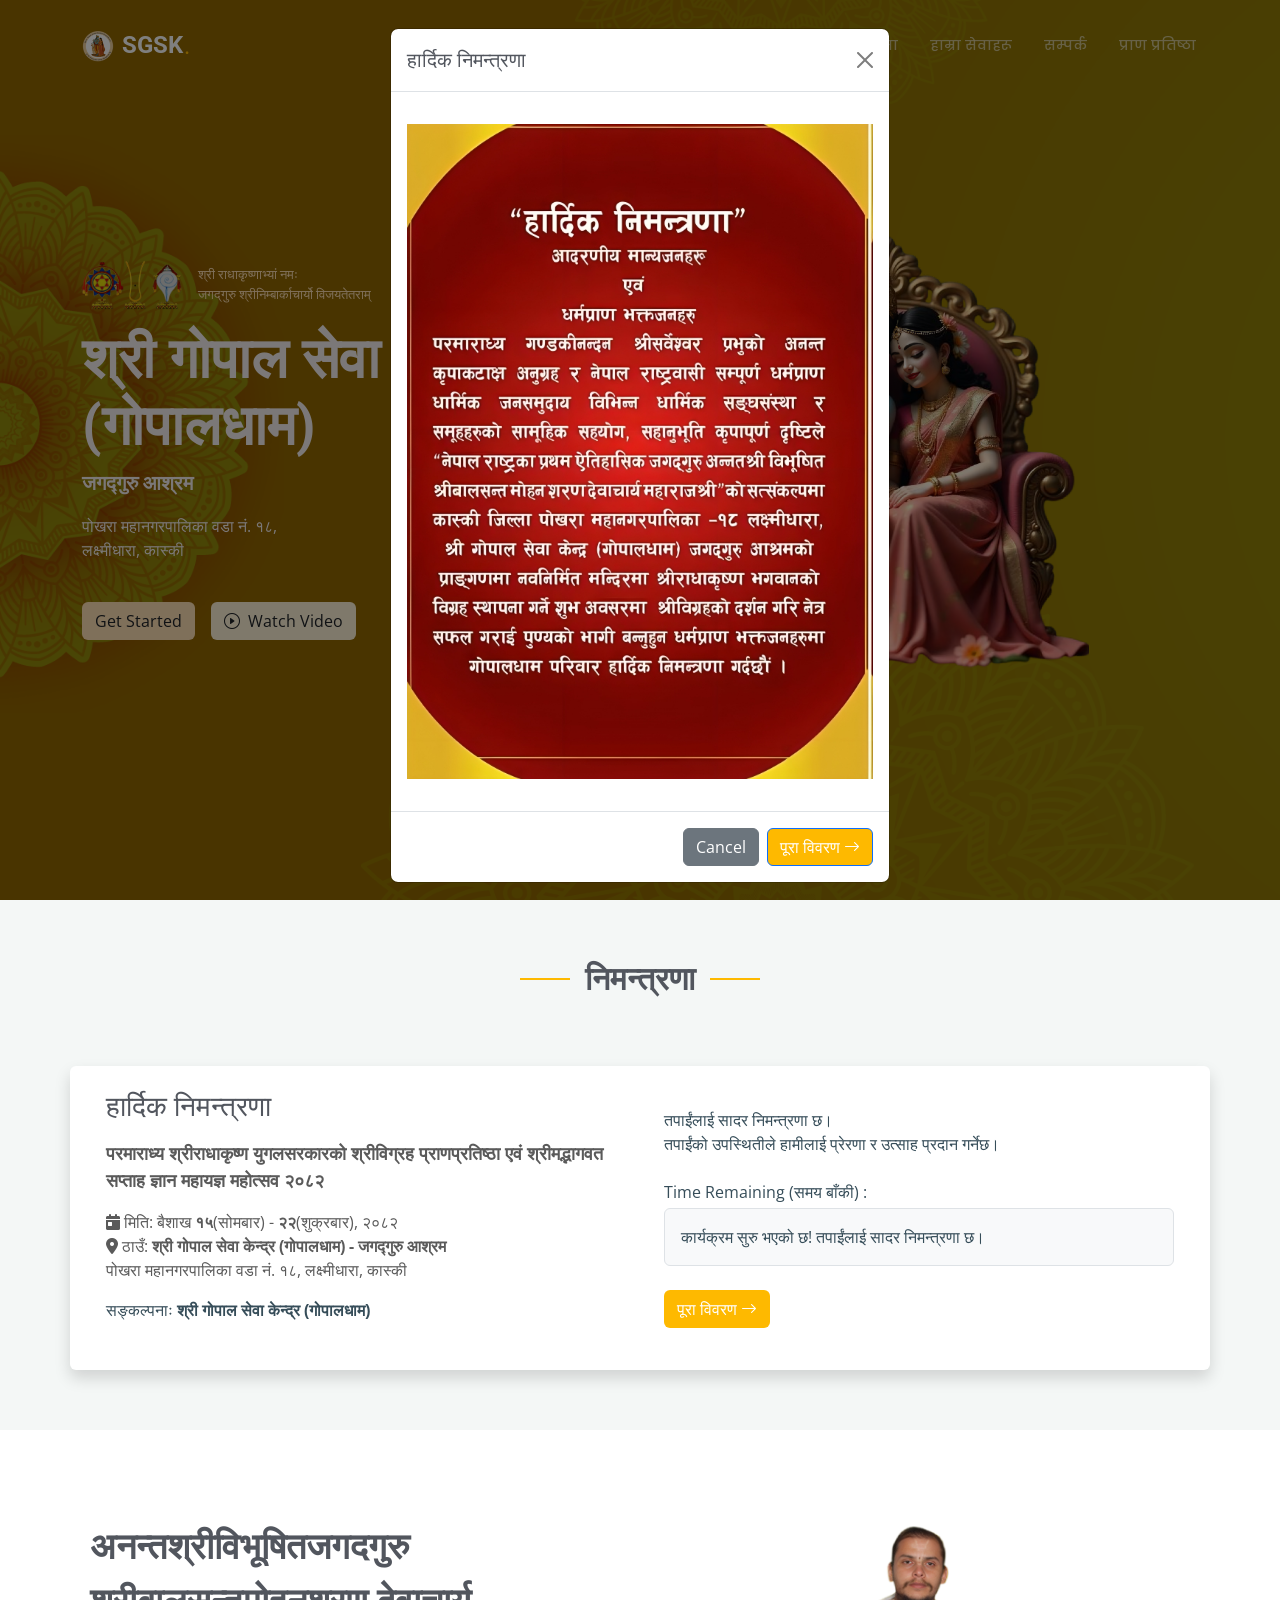
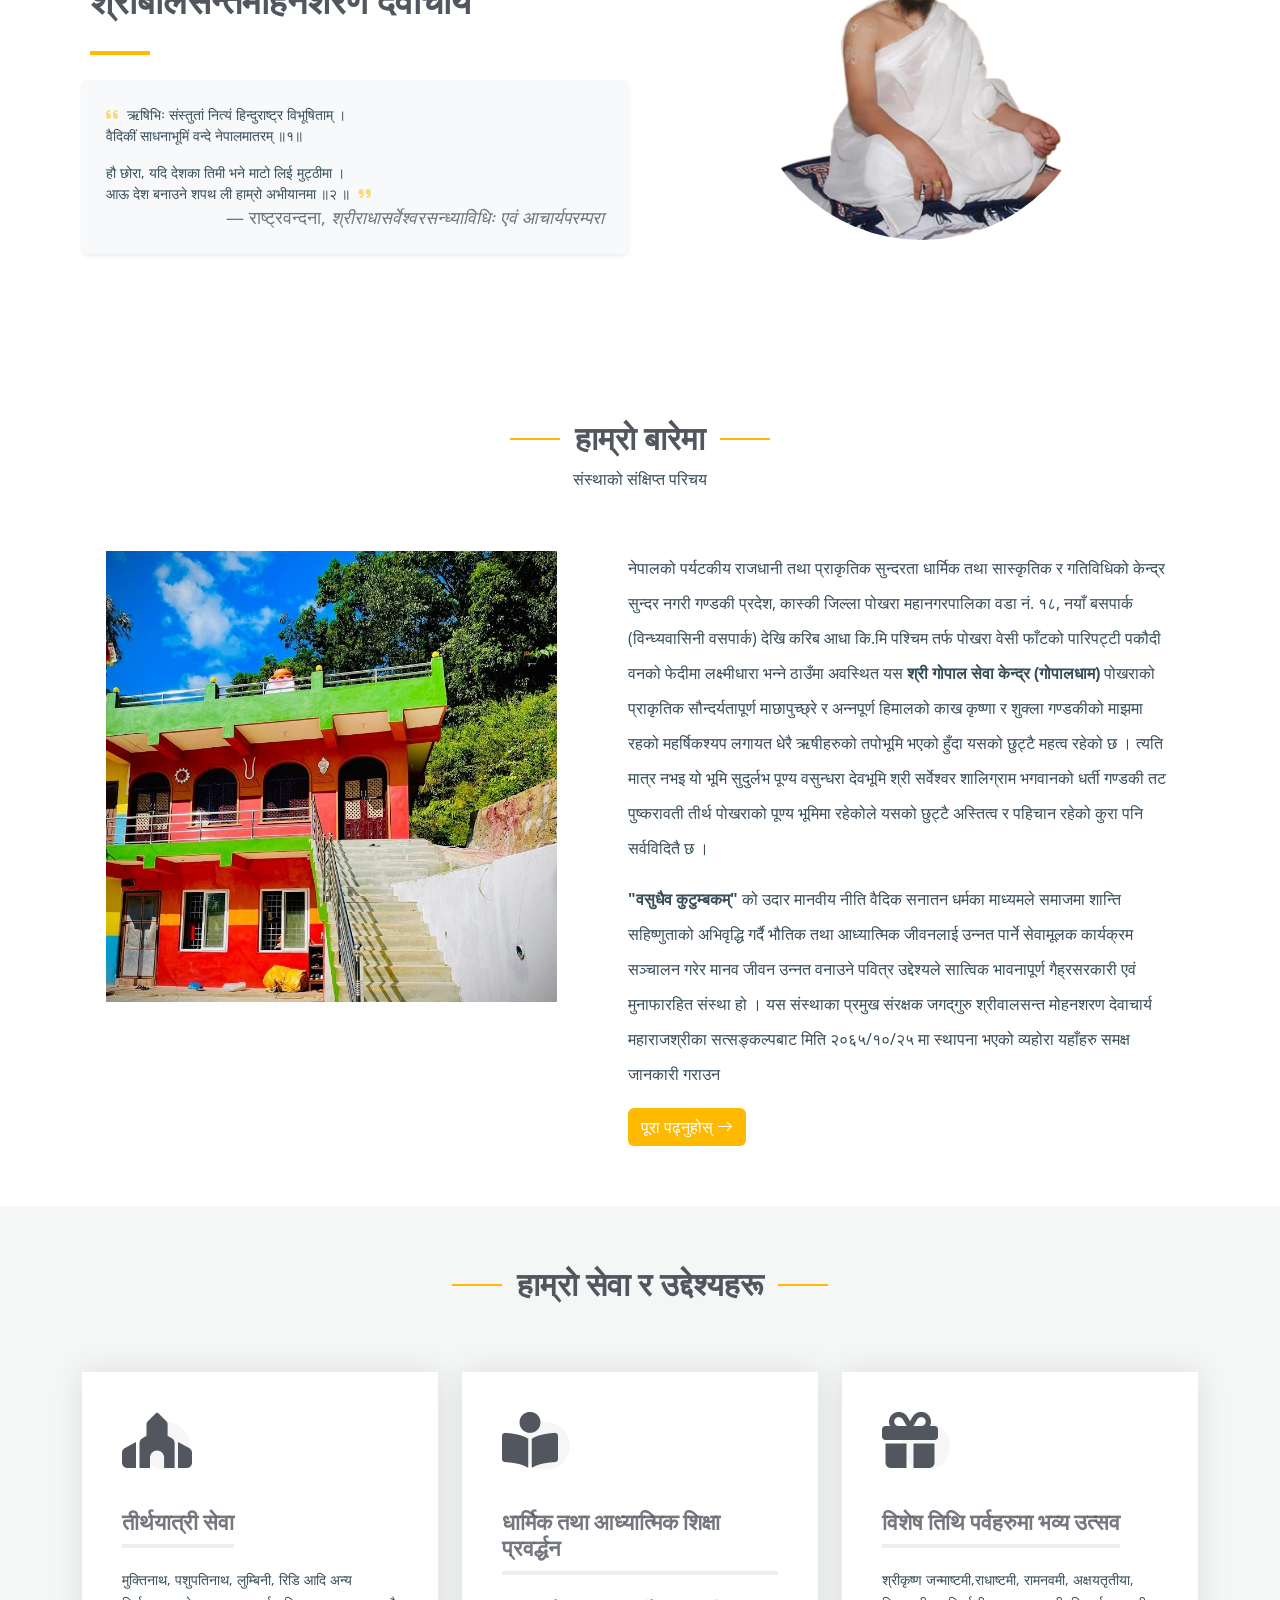
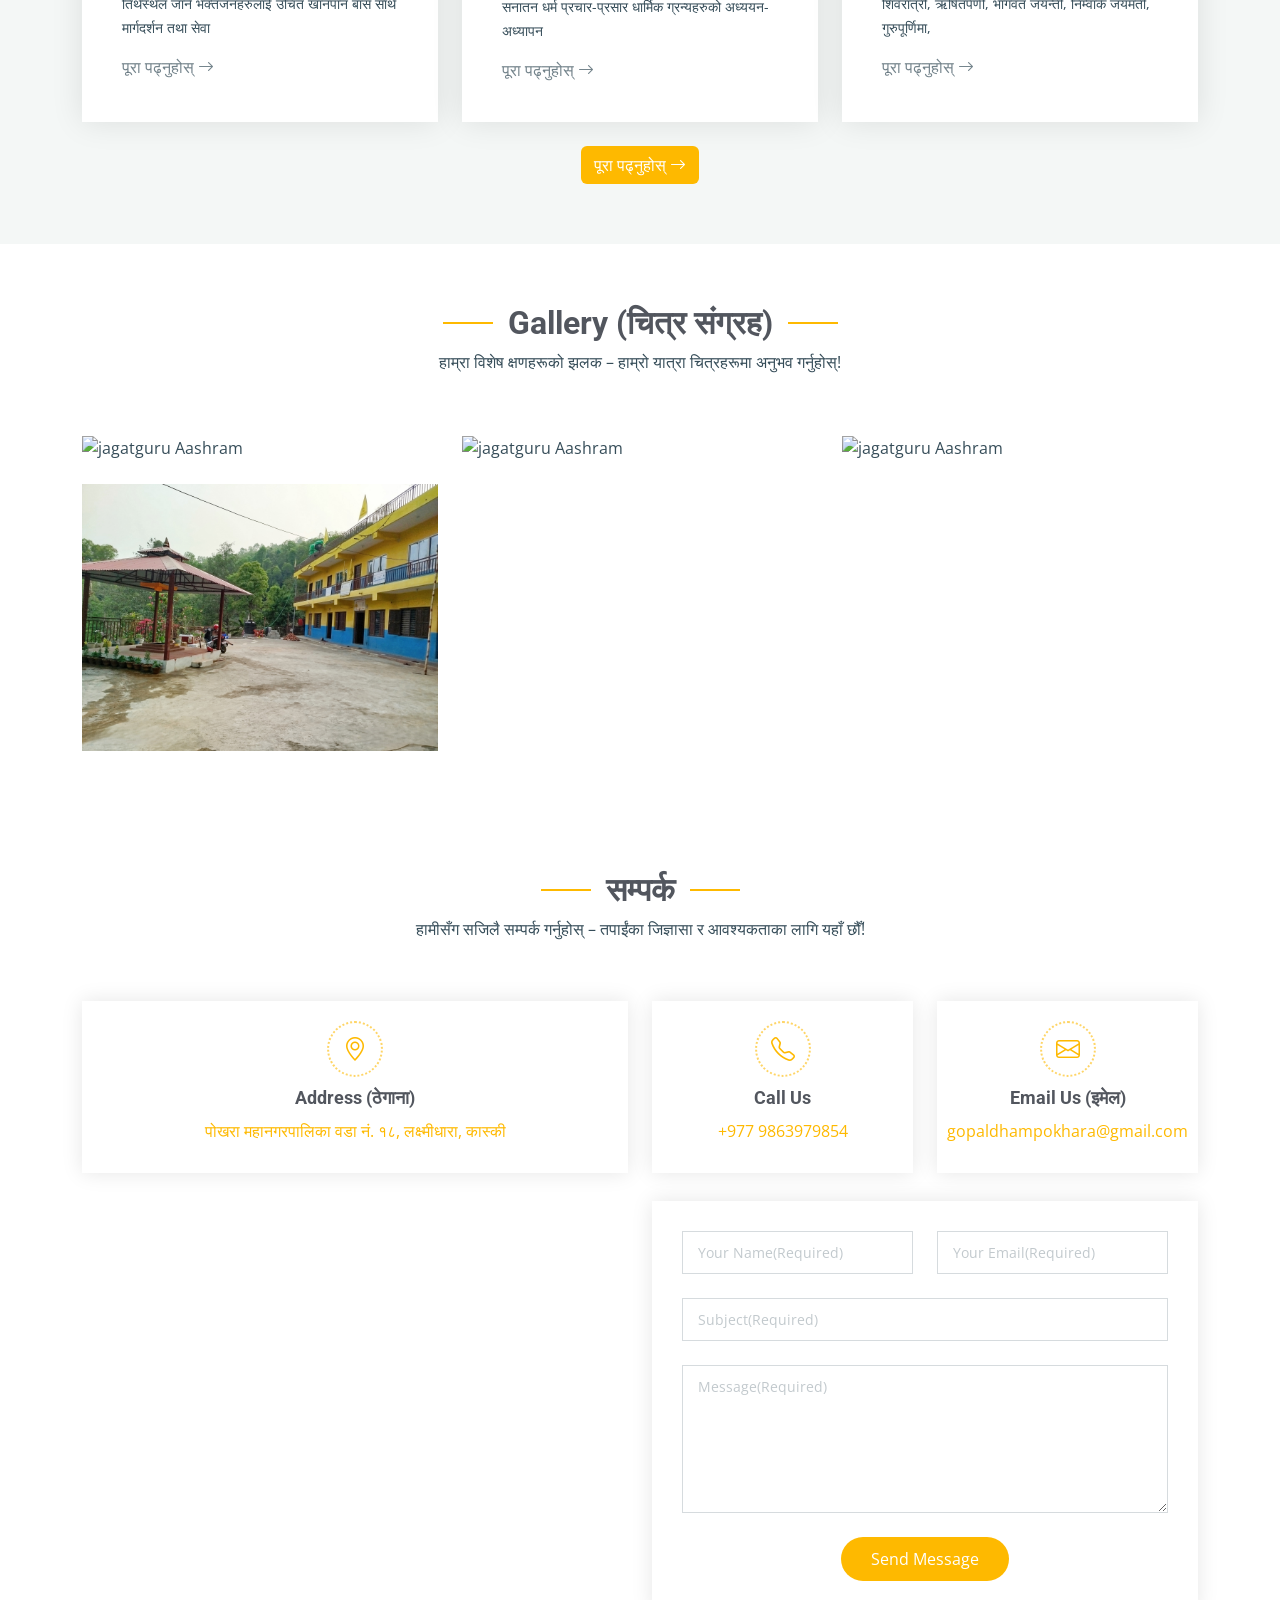
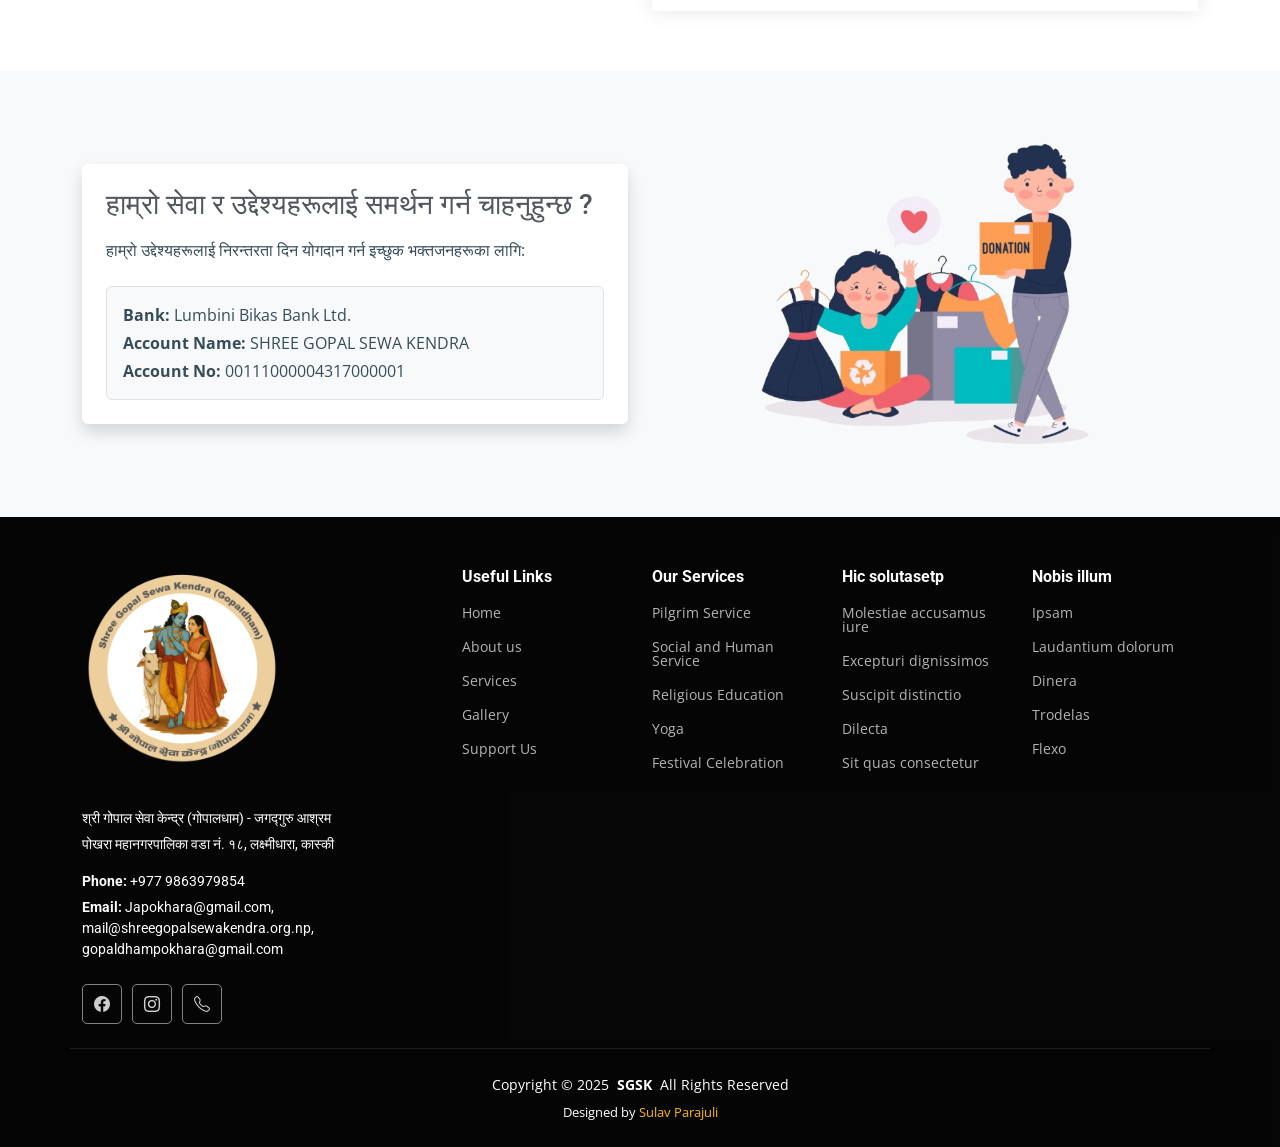
==== index.html @ 43c28935 "Update index.html" ====
<!DOCTYPE html>
<html lang="en">

<head>
  <meta charset="utf-8">
  <meta content="width=device-width, initial-scale=1.0" name="viewport">
  <title>Shree Gopal Sewa Kendra - Jagat Guru Aashram </title>
  <meta name="description" content="Shree Gopal Sewa Kendra - Jagat Guru Aashram">
  <meta name="keywords" content="jagatguru, jagatguru aashram, gopaldham, shree gopal sewa kendra, aashram">
  <meta content="website" property="og:type">
  <meta content="Shree Gopal Sewa Kendra - Jagat Guru Aashram" property="og:title">
  <meta content="Shree Gopal Sewa Kendra - Jagat Guru Aashram" property="og:site_name">
  <meta content="Shree Gopal Sewa Kendra - Jagat Guru Aashram" property="og:description">
  <meta content="https://shreegopalsewakendra.org.np/" property="og:url">
  <meta content="https://shreegopalsewakendra.org.np/assets/img/logo/logo.png" property="og:image">

  <!-- Favicons -->
  <link href="assets/img/logo/favicon.ico" rel="icon">
  <link href="assets/img/logo/favicon.ico" rel="apple-touch-icon">

  <!-- Fonts -->
  <link href="https://fonts.googleapis.com" rel="preconnect">
  <link href="https://fonts.gstatic.com" rel="preconnect" crossorigin>
  <link href="https://fonts.googleapis.com/css2?family=Roboto:ital,wght@0,100;0,300;0,400;0,500;0,700;0,900;1,100;1,300;1,400;1,500;1,700;1,900&family=Open+Sans:ital,wght@0,300;0,400;0,500;0,600;0,700;0,800;1,300;1,400;1,500;1,600;1,700;1,800&family=Poppins:ital,wght@0,100;0,200;0,300;0,400;0,500;0,600;0,700;0,800;0,900;1,100;1,200;1,300;1,400;1,500;1,600;1,700;1,800;1,900&display=swap" rel="stylesheet">

  <!-- Vendor CSS Files -->
  <link href="assets/vendor/bootstrap/css/bootstrap.min.css" rel="stylesheet">
  <link href="assets/vendor/bootstrap-icons/bootstrap-icons.css" rel="stylesheet">
  <link href="assets/vendor/aos/aos.css" rel="stylesheet">
  <link href="assets/vendor/fontawesome-free/css/all.min.css" rel="stylesheet">
  <link href="assets/vendor/glightbox/css/glightbox.min.css" rel="stylesheet">
  <link href="assets/vendor/swiper/swiper-bundle.min.css" rel="stylesheet">
  <link href="https://cdnjs.cloudflare.com/ajax/libs/font-awesome/6.0.0-beta3/css/all.min.css" rel="stylesheet">

  <!-- Main CSS File -->
  <link href="assets/css/main.css" rel="stylesheet">

</head>

<body class="index-page">

  <header id="header" class="header d-flex align-items-center fixed-top">
    <div class="container-fluid container-xl position-relative d-flex align-items-center justify-content-between">

      <a href="index.html" class="logo d-flex align-items-center">
        <!-- Uncomment the line below if you also wish to use an image logo -->
        <img src="assets/img/logo/logo.png" alt="Shree Gopal Sewa Kendra (Gopaldham)" style="background-size: cover;" />
        <h1 class="sitename" title="Shree Gopal Sewa Kendra">SGSK</h1> <span>.</span>
      </a>

      <nav id="navmenu" class="navmenu">
        <ul>
          <li><a href="index.html" class="active">गृह पृष्ठ</a></li>
          <li><a href="about.html">हाम्राे बारेमा</a></li>
          <li><a href="services.html">हाम्रा सेवाहरू</a></li>
          <li><a href="contact.html">सम्पर्क</a></li>
          <li><a href="pranpratishtha.html">प्राण प्रतिष्ठा</a></li>
        </ul>
        <i class="mobile-nav-toggle d-xl-none bi bi-list"></i>
      </nav>

    </div>
  </header>

  <main class="main">

    <!-- Hero Section -->
    <section id="hero" class="hero section d-flex align-items-center" style="background-image: url('assets/img/hero/hero-bg.png'); background-repeat: no-repeat; background-size: cover; position: relative;">
      <div style="position: absolute; top: 0; left: 0; width: 100%; height: 100%; background-color: rgba(0, 0, 0, 0.4);"></div>

      <div class="container" style="position: relative; z-index: 1;">
        <div class="row justify-content-between align-items-center">
          <div class="col-lg-6 d-flex flex-column justify-content-center" data-aos="fade-up">
            <div class="d-flex align-items-center mb-3 m-mt-5">
              <img src="assets/img/hero/sri-krishna-nimbarka-sampradaya-tilak.png" alt="sri-krishna-nimbarka-sampradaya-tilak" style="width: 100px; height: auto; background-size: contain;" />
              <p class="ms-3 mb-0" style="font-size: smaller;color:#FFE0B5">श्री राधाकृष्णाभ्यां नमः <br />
                <span style="font-size: small;">जगद्‌गुरु श्रीनिम्बार्काचार्यो विजयतेतराम्</span>
              </p>
            </div>
            <h1 class="display-4 fw-bold" style="color:#F6F0F0">श्री गोपाल सेवा केन्द्र (गोपालधाम)</h1>
            <p class="lead fw-bold" style="color:#F6F0F0">जगद्गुरु आश्रम</p>
            <p style="color:#F6F0F0">पोखरा महानगरपालिका वडा नं. १८, <br /> लक्ष्मीधारा, कास्की</p>
            <div class="d-flex mt-4">
              <a href="#get-started" class="btn d-me-3" style="background-color: #FFE0B5;">Get Started</a>
              <a href="https://drive.google.com/file/d/1_d_US9f1nJAsygCSO8ouLvsK6vBMkrI_/preview" class="btn align-items-center glightbox" style="background-color: #FFF2D7;">
                <i class="bi bi-play-circle me-2"></i><span>Watch Video</span>
              </a>
            </div>
          </div>
          <div class="col-lg-6 d-flex justify-content-between" data-aos="zoom-out" data-aos-delay="100">
              <img src="assets/img/hero/radheykrishna.png" class="img-fluid  d-me-3 m-mt-5 mw-80" alt="radhey krishna" />
          </div>
        </div>
      </div>

    </section><!-- /Hero Section -->

    <section id="notice" class="notice section light-background">
      <!-- Section Title -->
      <div class="container section-title" data-aos="fade-up">
        <h2>निमन्त्रणा</h2>
      </div><!-- End Section Title -->

      <div class="container">
        <div class="row">
          <div class="col-12 bg-white rounded shadow d-flex flex-column flex-md-row justify-content-between align-items-center" data-aos="fade-right" data-aos-delay="100">
            <div class="p-4 col-lg-6 col-md-6">
              <h3 class="mb-3">हार्दिक निमन्त्रणा</h3>
              <p class="fw-bold" style="color:#5a5a5a;font-size: large;">परमाराध्य <span class="fw-bold">श्रीराधाकृष्ण</span> युगलसरकारको श्रीविग्रह <span class="fw-bold">प्राणप्रतिष्ठा</span> एवं <span class="fw-bold">श्रीमद्भागवत सप्ताह ज्ञान महायज्ञ महोत्सव २०८२</span></p>
              <p style="color:#5a5a5a;"><i class="fa-solid fa-calendar-day"></i> मिति: बैशाख <span class="fw-bold">१५</span>(सोमबार) - <span class="fw-bold">२२</span>(शुक्रबार), २०८२<br /><i class="fa-solid fa-location-dot"></i> ठाउँ: <span class="fw-bold">श्री गोपाल सेवा केन्द्र (गोपालधाम) - जगद्गुरु आश्रम</span><br />पोखरा महानगरपालिका वडा नं. १८, लक्ष्मीधारा, कास्की</p>
              <p class="mb-4">सङ्कल्पनाः <span class="fw-bold">श्री गोपाल सेवा केन्द्र (गोपालधाम)</span></p>
            </div>
            <div class="p-4 col-lg-6 col-md-6">
              <p class="mb-0">तपाईंलाई सादर निमन्त्रणा छ।</p>
              <p class="mb-4">तपाईंको उपस्थितीले हामीलाई प्रेरणा र उत्साह प्रदान गर्नेछ।</p>
              <p class="mb-1">Time Remaining (समय बाँकी) :</p>
              <div class="bg-light p-3 rounded border mb-4">
                <span id="countdown-timer"></span>
              </div>
              <div class="icon-box d-flex position-relative">
                <a href="pranpratishtha.html" class="btn" style="background-color: var(--accent-color);color:white">पूरा विवरण <i class="bi bi-arrow-right"></i></a>
              </div>

            </div>
          </div>
        </div>
      </div>
    </section>

    <!-- Get Started Section -->
    <section id="get-started" class="get-started section">

      <div class="container">

        <div class="row justify-content-between gy-4">

          <div class="col-lg-6 d-flex align-items-center" data-aos="zoom-out" data-aos-delay="100">
            <div class="content container">
              <h3 class="ms-2 m-font">अनन्तश्रीविभूषितजगदगुरु श्रीबालसन्तमोहनशरण देवाचार्य</h3>
              <blockquote class="blockquote bg-light p-4 rounded shadow-sm">
                <p>
                  <i class="fas fa-quote-left font-1 text-muted" style="color: color-mix(in srgb, var(--accent-color), transparent 50%) !important"></i>&nbsp;&nbsp;ऋषिभिः संस्तुतां नित्यं हिन्दुराष्ट्र विभूषिताम् ।<br/> वैदिकीं साधनाभूमिं वन्दे नेपालमातरम् ॥१॥</p>
                <p class="mb-3">हौ छोरा, यदि देशका तिमी भने माटो लिई मुट्ठीमा ।<br/> आऊ देश बनाउने शपथ ली हाम्रो अभीयानमा ॥२ ॥&nbsp;&nbsp;<i class="fas fa-quote-right font-1 text-end" style="color: color-mix(in srgb, var(--accent-color), transparent 50%) !important"></i></p>
                <footer class="blockquote-footer text-end">राष्ट्रवन्दना, <cite title="श्रीराधासर्वेश्वरसन्ध्याविधिः एवं आचार्यपरम्परा">श्रीराधासर्वेश्वरसन्ध्याविधिः एवं आचार्यपरम्परा</cite></footer>
              </blockquote>
              <!-- <p>यदि तपाईं हामीलाई मद्दत गर्न चाहनुहुन्छ भने</p> -->
            </div>
          </div>

          <div class="col-lg-5" data-aos="zoom-out" data-aos-delay="200">
            <img src="assets/img/hero/guru.png" class="img-fluid rounded-circle" alt="अनन्तश्रीविभूषितजगदगुरु श्रीबालसन्तमोहनशरण देवाचार्य" style="width: 350px; height: 350px;" />
          </div><!-- End Quote Form -->

        </div>

      </div>

    </section><!-- /Get Started Section -->

    <!-- About Us Section -->
    <section id="services" class="services section">

      <!-- Section Title -->
      <div class="container section-title" data-aos="fade-up">
        <h2>हाम्राे बारेमा</h2>
        <p>संस्थाको संक्षिप्त परिचय</p>
      </div><!-- End Section Title -->
      <!-- Section Content -->
      <div class="container">

        <div class="row justify-content-around gy-4">

          <div class="features-image col-lg-5 order-2 order-lg-1" data-aos="fade-up" data-aos-delay="100">
            <img src="assets/img/gopalsewaaashram.jpg" alt="gopalsewaaashram" class="img-fluid">
          </div>

          <div class="col-lg-6 d-flex flex-column justify-content-center order-1 order-lg-2" data-aos="fade-up" data-aos-delay="200">
            <p style="line-height: 35px;">नेपालको पर्यटकीय राजधानी तथा प्राकृतिक सुन्दरता धार्मिक तथा सास्कृतिक र गतिविधिको केन्द्र सुन्दर नगरी गण्डकी प्रदेश, कास्की जिल्ला पोखरा महानगरपालिका वडा नं. १८, नयाँ बसपार्क (विन्ध्यवासिनी वसपार्क) देखि करिब आधा कि.मि पश्चिम तर्फ पोखरा वेसी फाँटको पारिपट्टी पकौदी वनको फेदीमा लक्ष्मीधारा भन्ने ठाउँमा अवस्थित यस <b>श्री गोपाल सेवा केन्द्र (गोपालधाम)</b> पोखराको प्राकृतिक सौन्दर्यतापूर्ण माछापुच्छ्रे र अन्नपूर्ण हिमालको काख कृष्णा र शुक्ला गण्डकीको माझमा रहको महर्षिकश्यप लगायत धेरै ऋषीहरुको तपोभूमि भएको हुँदा यसको छुट्टै महत्व रहेको छ । त्यति मात्र नभइ यो भूमि सुदुर्लभ पूण्य वसुन्धरा देवभूमि श्री सर्वेश्वर शालिग्राम भगवानको धर्ती गण्डकी तट पुष्करावती तीर्थ पोखराको पूण्य भूमिमा रहेकोले यसको छुट्टै अस्तित्व र पहिचान रहेको कुरा पनि सर्वविदितै छ ।</p>
            <p style="line-height: 35px;"><b>"वसुधैव कुटुम्बकम्"</b> को उदार मानवीय नीति वैदिक सनातन धर्मका माध्यमले समाजमा शान्ति सहिष्णुताको अभिवृद्धि गर्दै भौतिक तथा आध्यात्मिक जीवनलाई उन्नत पार्ने सेवामूलक कार्यक्रम सञ्चालन गरेर मानव जीवन उन्नत वनाउने पवित्र उद्देश्यले सात्विक भावनापूर्ण गैह्रसरकारी एवं मुनाफारहित संस्था हो । यस संस्थाका प्रमुख संरक्षक जगद्‌गुरु श्रीवालसन्त मोहनशरण देवाचार्य महाराजश्रीका सत्सङ्कल्पबाट मिति २०६५/१०/२५ मा स्थापना भएको व्यहोरा यहाँहरु समक्ष जानकारी गराउन</p>

            <div class="icon-box d-flex position-relative" data-aos="fade-up" data-aos-delay="300">
              <a href="about.html" class="btn" style="background-color: var(--accent-color);color:white">पूरा पढ्नुहोस् <i class="bi bi-arrow-right"></i></a>
              </div>
            </div><!-- End Icon Box -->
          </div>

        </div>

      </div><!-- /End Section Title -->
    </section><!-- /About Us Section -->

    <!-- Services Section -->
    <section id="services" class="services section light-background">

      <!-- Section Title -->
      <div class="container section-title" data-aos="fade-up">
        <h2>हाम्रो सेवा र उद्देश्यहरू</h2>
        <!-- <p>Necessitatibus eius consequatur ex aliquid fuga eum quidem sint consectetur velit</p> -->
      </div><!-- End Section Title -->

      <div class="container">

        <div class="row gy-4">

          <div class="col-lg-4 col-md-6" data-aos="fade-up" data-aos-delay="100">
            <div class="service-item  position-relative">
              <div class="icon">
                <i class="fa-solid fa-place-of-worship"></i>
              </div>
              <h3>तीर्थयात्री सेवा</h3>
              <p>मुक्तिनाथ, पशुपतिनाथ, लुम्बिनी, रिडि आदि अन्य तिर्थस्थल जाने भक्तजनहरुलाई उचित खानपान बास साथै मार्गदर्शन तथा सेवा </p>
              <a href="services.html" class="readmore stretched-link">पूरा पढ्नुहोस् <i class="bi bi-arrow-right"></i></a>
            </div>
          </div><!-- End Service Item -->

          <div class="col-lg-4 col-md-6" data-aos="fade-up" data-aos-delay="200">
            <div class="service-item position-relative">
              <div class="icon">
                <i class="fa-solid fa-book-open-reader"></i>
              </div>
              <h3>धार्मिक तथा आध्यात्मिक शिक्षा प्रवर्द्धन</h3>
              <p>सनातन धर्म प्रचार-प्रसार धार्मिक ग्रन्यहरुको अध्ययन-अध्यापन</p>
              <a href="services.html" class="readmore stretched-link">पूरा पढ्नुहोस् <i class="bi bi-arrow-right"></i></a>
            </div>
          </div><!-- End Service Item -->

          <div class="col-lg-4 col-md-6" data-aos="fade-up" data-aos-delay="300">
            <div class="service-item position-relative">
              <div class="icon">
                <i class="fa-solid fa-gift"></i>
              </div>
              <h3>विशेष तिथि पर्वहरुमा भव्य उत्सव</h3>
              <p>श्रीकृष्ण जन्माष्टमी,राधाष्टमी, रामनवमी, अक्षयतृतीया, शिवरात्री, ऋषितर्पणी, भागवत जयन्ती, निम्वार्क जयमती, गुरुपूर्णिमा, </p>
              <a href="services.html" class="readmore stretched-link">पूरा पढ्नुहोस् <i class="bi bi-arrow-right"></i></a>
            </div>
          </div><!-- End Service Item -->

          <div class="icon-box text-center" data-aos="fade-up" data-aos-delay="300">
            <a href="services.html" class="btn" style="background-color: var(--accent-color);color:white">पूरा पढ्नुहोस् <i class="bi bi-arrow-right"></i></a>
            </div>
          </div><!-- End Icon Box -->

        </div>

      </div>

    </section><!-- /Services Section -->

    <!-- Projects Section -->
    <section id="gallery" class="projects section">

      <!-- Section Title -->
      <div class="container section-title" data-aos="fade-up">
        <h2>Gallery (चित्र संग्रह)</h2>
        <p>हाम्रा विशेष क्षणहरूको झलक – हाम्रो यात्रा चित्रहरूमा अनुभव गर्नुहोस्!</p>
      </div><!-- End Section Title -->

      <div class="container">

        <div class="isotope-layout" data-default-filter="*" data-layout="masonry" data-sort="original-order">

          <!-- <ul class="portfolio-filters isotope-filters" data-aos="fade-up" data-aos-delay="100">
            <li data-filter="*" class="filter-active">All</li>
            <li data-filter=".filter-remodeling">Remodeling</li>
            <li data-filter=".filter-construction">Construction</li>
            <li data-filter=".filter-repairs">Repairs</li>
            <li data-filter=".filter-design">Design</li>
          </ul> -->

          <div class="row gy-4 isotope-container" data-aos="fade-up" data-aos-delay="200">

            <div class="col-lg-4 col-md-6 portfolio-item isotope-item filter-remodeling">
              <div class="portfolio-content h-100">
                <img src="https://lh3.googleusercontent.com/p/AF1QipMGtsozoEqUuYPofSe5rGhaubwPBMJVjq7wilqs=s1360-w1360-h1020" class="img-fluid" alt="jagatguru Aashram"/>
                <div class="portfolio-info">
                  <!-- <h4>App 1</h4>
                  <p>Lorem ipsum, dolor sit amet consectetur</p> -->
                  <a href="assets/img/gopalsewaaashram.jpg" title="Jagatguru Aashram" data-gallery="portfolio-gallery-app" class="glightbox preview-link"><i class="bi bi-zoom-in"></i></a>
                  <a href="https://lh3.googleusercontent.com/p/AF1QipMGtsozoEqUuYPofSe5rGhaubwPBMJVjq7wilqs=s1360-w1360-h1020" title="More Details" class="details-link"><i class="bi bi-link-45deg"></i></a>
                </div>
              </div>
            </div><!-- End Portfolio Item -->

            <div class="col-lg-4 col-md-6 portfolio-item isotope-item filter-remodeling">
              <div class="portfolio-content h-100">
                <img src="https://lh3.googleusercontent.com/p/AF1QipMOXMKBtkeDGhAnzoQTtt7IKo79VNlGjiHNYQId=s1360-w1360-h1020" class="img-fluid" alt="jagatguru Aashram"/>
                <div class="portfolio-info">
                  <!-- <h4>App 1</h4>
                  <p>Lorem ipsum, dolor sit amet consectetur</p> -->
                  <a href="https://lh3.googleusercontent.com/p/AF1QipMOXMKBtkeDGhAnzoQTtt7IKo79VNlGjiHNYQId=s1360-w1360-h1020" title="Jagatguru Aashram" data-gallery="portfolio-gallery-app" class="glightbox preview-link"><i class="bi bi-zoom-in"></i></a>
                  <a href="https://lh3.googleusercontent.com/p/AF1QipMOXMKBtkeDGhAnzoQTtt7IKo79VNlGjiHNYQId=s1360-w1360-h1020" title="More Details" class="details-link"><i class="bi bi-link-45deg"></i></a>
                </div>
              </div>
            </div><!-- End Portfolio Item -->


            <div class="col-lg-4 col-md-6 portfolio-item isotope-item filter-remodeling">
              <div class="portfolio-content h-100">
                <img src="https://lh3.googleusercontent.com/p/AF1QipPJwjgJfF7mZ5ow57nYv4G2mtrn8uV6xgZVm44L=s1360-w1360-h1020" class="img-fluid" alt="jagatguru Aashram"/>
                <div class="portfolio-info">
                  <!-- <h4>App 1</h4>
                  <p>Lorem ipsum, dolor sit amet consectetur</p> -->
                  <a href="https://lh3.googleusercontent.com/p/AF1QipPJwjgJfF7mZ5ow57nYv4G2mtrn8uV6xgZVm44L=s1360-w1360-h1020" title="Jagatguru Aashram" data-gallery="portfolio-gallery-app" class="glightbox preview-link"><i class="bi bi-zoom-in"></i></a>
                  <a href="https://lh3.googleusercontent.com/p/AF1QipPJwjgJfF7mZ5ow57nYv4G2mtrn8uV6xgZVm44L=s1360-w1360-h1020" title="More Details" class="details-link"><i class="bi bi-link-45deg"></i></a>
                </div>
              </div>
            </div><!-- End Portfolio Item -->

            <div class="col-lg-4 col-md-6 portfolio-item isotope-item filter-remodeling">
              <div class="portfolio-content h-100">
                <img src="assets/img/aashram.jpg" class="img-fluid" alt="jagatguru Aashram"/>
                <div class="portfolio-info">
                  <!-- <h4>App 1</h4>
                  <p>Lorem ipsum, dolor sit amet consectetur</p> -->
                  <a href="assets/img/aashram.jpg" title="Jagatguru Aashram" data-gallery="portfolio-gallery-app" class="glightbox preview-link"><i class="bi bi-zoom-in"></i></a>
                  <a href="assets/img/aashram.jpg" title="More Details" class="details-link"><i class="bi bi-link-45deg"></i></a>
                </div>
              </div>
            </div><!-- End Portfolio Item -->

            <!-- Add more portfolio items here -->

          </div><!-- End Portfolio Container -->

        </div>
      </div>

    </section><!-- /Projects Section -->

    <!-- Contact Section -->
    <section id="contact" class="contact section">

      <!-- Section Title -->
      <div class="container section-title" data-aos="fade-up">
        <h2>सम्पर्क</h2>
        <p>हामीसँग सजिलै सम्पर्क गर्नुहोस् – तपाईंका जिज्ञासा र आवश्यकताका लागि यहाँ छौँ!</p>
      </div><!-- End Section Title -->

      <div class="container" data-aos="fade-up" data-aos-delay="100">

        <div class="row gy-4">

          <div class="col-lg-6">
            <div class="info-item d-flex flex-column justify-content-center align-items-center" data-aos="fade-up" data-aos-delay="200">
              <i class="bi bi-geo-alt"></i>
              <h3>Address (ठेगाना)</h3>
              <a href="https://maps.app.goo.gl/N9wb7UXyqf2YBM4q6">पोखरा महानगरपालिका वडा नं. १८, लक्ष्मीधारा, कास्की</a>
            </div>
          </div><!-- End Info Item -->

          <div class="col-lg-3 col-md-6">
            <div class="info-item d-flex flex-column justify-content-center align-items-center" data-aos="fade-up" data-aos-delay="300">
              <i class="bi bi-telephone"></i>
              <h3>Call Us</h3>
              <a href="tel:+9779863979854">+977 9863979854</a>
            </div>
          </div><!-- End Info Item -->

          <div class="col-lg-3 col-md-6">
            <div class="info-item d-flex flex-column justify-content-center align-items-center" data-aos="fade-up" data-aos-delay="400">
              <i class="bi bi-envelope"></i>
              <h3>Email Us (इमेल)</h3>
              <a href="mailto:gopaldhampokhara@gmail.com">gopaldhampokhara@gmail.com</a>
            </div>
          </div><!-- End Info Item -->

        </div>

        <div class="row gy-4 mt-1">
          <div class="col-lg-6" data-aos="fade-up" data-aos-delay="300">
            <iframe src="https://www.google.com/maps/embed?pb=!1m18!1m12!1m3!1d3515.1972448677666!2d83.97961200000002!3d28.231692300000002!2m3!1f0!2f0!3f0!3m2!1i1024!2i768!4f13.1!3m3!1m2!1s0x3995945eaa79535f%3A0xce986ab533cfc17a!2sShree%20Gopal%20Sewa%20Kendra!5e0!3m2!1sen!2snp!4v1743221676920!5m2!1sen!2snp" frameborder="0" style="border:0; width: 100%; height: 400px;" allowfullscreen="" loading="lazy" referrerpolicy="no-referrer-when-downgrade"></iframe>
          </div><!-- End Google Maps -->

          <div class="col-lg-6">
            <form class="php-email-form" onsubmit="handleFormSubmit(this); return false;"
            role="form" data-aos="fade-up" data-aos-delay="400">
              <div class="row gy-4">

                <div class="col-md-6">
                  <input type="text" name="name" class="form-control" placeholder="Your Name(Required)" required />
                </div>

                <div class="col-md-6 ">
                  <input type="email" class="form-control" name="email" placeholder="Your Email(Required)" required />
                </div>

                <div class="col-md-12">
                  <input type="text" class="form-control" name="subject" placeholder="Subject(Required)" required/>
                </div>

                <div class="col-md-12">
                  <textarea class="form-control" name="message" rows="6" placeholder="Message(Required)" required ></textarea>
                </div>

                <div class="col-md-12 text-center">
                  <div class="loading">Loading</div>
                  <div class="error-message"></div>
                  <div class="sent-message">Your message has been sent. Thank you!</div>

                  <button type="submit">Send Message</button>
                </div>

              </div>
            </form>
          </div><!-- End Contact Form -->

        </div>

      </div>

    </section><!-- /Contact Section -->

    <!-- Donation Section -->
    <section id="donate" class="donate section py-5 bg-light">
      <div class="container">
        <div class="row align-items-center gy-4">
          <div class="col-lg-6" data-aos="fade-right" data-aos-delay="100">
            <div class="p-4 bg-white rounded shadow">
              <h3 class="mb-3">हाम्रो सेवा र उद्देश्यहरूलाई समर्थन गर्न चाहनुहुन्छ ?</h3>
              <p class="mb-4">हाम्रो उद्देश्यहरूलाई निरन्तरता दिन योगदान गर्न इच्छुक भक्तजनहरूका लागि:</p>
              <div class="bg-light p-3 rounded border">
                <p class="mb-1"><strong>Bank:</strong> Lumbini Bikas Bank Ltd.</p>
                <p class="mb-1"><strong>Account Name:</strong> SHREE GOPAL SEWA KENDRA</p>
                <p class="mb-0"><strong>Account No:</strong> 00111000004317000001</p>
              </div>
            </div>
          </div>
          <div class="col-lg-6 text-center" data-aos="fade-left" data-aos-delay="200">
            <img src="assets/img/donate.png" class="img-fluid" alt="Donate Now" style="max-width: 80%; width: 350px; height: auto;">
          </div>
        </div>
      </div>
    </section><!-- /Donation Section -->

  </main>

  <footer id="footer" class="footer dark-background">

    <div class="container footer-top">
      <div class="row gy-4">
        <div class="col-lg-4 col-md-6 footer-about">
          <a href="index.html" class="logo d-flex align-items-center">
            <img src="assets/img/logo/logo.png" alt="Shree Gopal Sewa Kendra (Gopaldham)" style="background-size: contain;width:200px;max-height:200px!important" />
        <!-- <h1 class="sitename" title="Shree Gopal Sewa Kendra">SGSK</h1> <span>.</span> -->
          </a>
          <div class="footer-contact pt-3">
            <p>श्री गोपाल सेवा केन्द्र (गोपालधाम) - जगद्गुरु आश्रम</p>
            <p>पोखरा महानगरपालिका वडा नं. १८, लक्ष्मीधारा, कास्की</p>
            <p class="mt-3"><strong>Phone:</strong> <span>+977 9863979854</span></p>
            <p><strong>Email:</strong> <span>Japokhara@gmail.com, mail@shreegopalsewakendra.org.np, gopaldhampokhara@gmail.com</span></p>
          </div>
          <div class="social-links d-flex mt-4">
            <a href="https://www.facebook.com/profile.php?id=61552426474340"><i class="bi bi-facebook"></i></a>
            <a href=""><i class="bi bi-instagram"></i></a>
            <a href="tel:9863979854"><i class="bi bi-telephone"></i></a>
          </div>
        </div>

        <div class="col-lg-2 col-md-3 footer-links">
          <h4>Useful Links</h4>
          <ul>
            <li><a href="index.html">Home</a></li>
            <li><a href="about.html">About us</a></li>
            <li><a href="services.html">Services</a></li>
            <li><a href="#gallery">Gallery</a></li>
            <li><a href="#donate">Support Us</a></li>
          </ul>
        </div>

        <div class="col-lg-2 col-md-3 footer-links">
          <h4>Our Services</h4>
          <ul>
            <li><a href="services.html">Pilgrim Service</a></li>
            <li><a href="services.html">Social and Human Service</a></li>
            <li><a href="services.html">Religious Education</a></li>
            <li><a href="services.html">Yoga</a></li>
            <li><a href="services.html">Festival Celebration</a></li>
          </ul>
        </div>

        <div class="col-lg-2 col-md-3 footer-links">
          <h4>Hic solutasetp</h4>
          <ul>
            <li><a href="#">Molestiae accusamus iure</a></li>
            <li><a href="#">Excepturi dignissimos</a></li>
            <li><a href="#">Suscipit distinctio</a></li>
            <li><a href="#">Dilecta</a></li>
            <li><a href="#">Sit quas consectetur</a></li>
          </ul>
        </div>

        <div class="col-lg-2 col-md-3 footer-links">
          <h4>Nobis illum</h4>
          <ul>
            <li><a href="#">Ipsam</a></li>
            <li><a href="#">Laudantium dolorum</a></li>
            <li><a href="#">Dinera</a></li>
            <li><a href="#">Trodelas</a></li>
            <li><a href="#">Flexo</a></li>
          </ul>
        </div>

      </div>
    </div>

    <div class="container copyright text-center mt-4">
      <p>Copyright © <span>2025</span> <strong class="px-1 sitename">SGSK</strong> <span>All Rights Reserved</span></p>
      <div class="credits">
        Designed by <a href="https://sulav-parajuli.com.np/">Sulav Parajuli</a>
      </div>
    </div>

  </footer>

  <!-- Modal Popup -->
<div class="modal fade" id="welcomeModal" tabindex="-1" aria-hidden="true">
  <div class="modal-dialog modal-dialog-centered">
    <div class="modal-content">
      <div class="modal-header">
        <h5 class="modal-title">हार्दिक निमन्त्रणा</h5>
        <button type="button" class="btn-close" data-bs-dismiss="modal" aria-label="Close"></button>
      </div>
      <div class="modal-body">
        <img src="assets/img/invitation.png" alt="हार्दिक निमन्त्रणा" class="img-fluid my-3">
      </div>
      <div class="modal-footer">
        <button type="button" class="btn btn-secondary" data-bs-dismiss="modal">Cancel</button>
        <a href="pranpratishtha.html" class="btn btn-primary" style="background-color: var(--accent-color);color:white">पूरा विवरण <i class="bi bi-arrow-right"></i></a>
      </div>
    </div>
  </div>
</div>

  <!-- Scroll Top -->
  <a href="#" id="scroll-top" class="scroll-top d-flex align-items-center justify-content-center"><i class="bi bi-arrow-up-short"></i></a>

  <!-- Preloader -->
  <div id="preloader"></div>

  <!-- Vendor JS Files -->
  <script src="assets/vendor/bootstrap/js/bootstrap.bundle.min.js"></script>
  <script src="assets/vendor/php-email-form/validate.js"></script>
  <script src="assets/vendor/aos/aos.js"></script>
  <script src="assets/vendor/glightbox/js/glightbox.min.js"></script>
  <script src="assets/vendor/imagesloaded/imagesloaded.pkgd.min.js"></script>
  <script src="assets/vendor/isotope-layout/isotope.pkgd.min.js"></script>
  <script src="assets/vendor/swiper/swiper-bundle.min.js"></script>
  <script src="assets/vendor/purecounter/purecounter_vanilla.js"></script>

  <!-- Main JS File -->
  <script src="assets/js/main.js"></script>
  <script>
    function handleFormSubmit(form) {
        const name = encodeURIComponent(form.name.value);
        const email = encodeURIComponent(form.email.value);
        const message = encodeURIComponent(form.message.value);
        const subject = encodeURIComponent(form.subject.value);
        const body = `Name: ${name}%0AEmail: ${email}%0AMessage: ${message}`;
        const mailtoLink = `mailto:gopaldhampokhara@gmail.com?subject=${subject}&body=${body}`;
        window.location.href = mailtoLink;
    }
  </script>
  <script>
    // Set the countdown target date (e.g., 28th April 2025 at 8:00 AM)
    const targetDate = new Date("April 28, 2025 8:00:00 AM").getTime();
  
    // Update the countdown every second
    const countdownFunction = setInterval(function() {
      // Get the current date and time
      const now = new Date().getTime();
      
      // Find the distance between now and the target date
      const distance = targetDate - now;
  
      // Calculate time remaining
      const days = Math.floor(distance / (1000 * 60 * 60 * 24));
      const hours = Math.floor((distance % (1000 * 60 * 60 * 24)) / (1000 * 60 * 60));
      const minutes = Math.floor((distance % (1000 * 60 * 60)) / (1000 * 60));
      const seconds = Math.floor((distance % (1000 * 60)) / 1000);
  
      // Display the result in the element with id="countdown-timer"
      document.getElementById("countdown-timer").innerHTML = `<b>${days}</b> दिन <b>${hours}</b> घण्टा <b>${minutes}</b> मिनेट <b>${seconds}</b> सेकेण्ड`;
  
      // If the countdown is over, write some text
      if (distance < 0) {
        clearInterval(countdownFunction);
        document.getElementById("countdown-timer").innerHTML = "कार्यक्रम सुरु भएको छ! तपाईंलाई सादर निमन्त्रणा छ। ";
      }
    }, 1000);
  </script>

<script>
  // Check if this is the user's first visit
  document.addEventListener('DOMContentLoaded', function() {
    if (!localStorage.getItem('visitedBefore')) {
      // Set flag in localStorage
      localStorage.setItem('visitedBefore', 'true');
      
      // Show modal after page loads
      const welcomeModal = new bootstrap.Modal(document.getElementById('welcomeModal'));
      welcomeModal.show();
    }
  });
</script>
  

</body>

</html>
---- assets/css/main.css ----
/* Fonts */
:root {
  --default-font: "Open Sans", system-ui, -apple-system, "Segoe UI", Roboto, "Helvetica Neue", Arial, "Noto Sans", "Liberation Sans", sans-serif, "Apple Color Emoji", "Segoe UI Emoji", "Segoe UI Symbol", "Noto Color Emoji";
  --heading-font: "Roboto", sans-serif;
  --nav-font: "Poppins", sans-serif;
}

/* Global Colors - The following color variables are used throughout the website. Updating them here will change the color scheme of the entire website */
:root {
  --background-color: #ffffff;
  /* Background color for the entire website, including individual sections */
  --default-color: #364d59;
  /* Default color used for the majority of the text content across the entire website */
  --heading-color: #52565e;
  /* Color for headings, subheadings and title throughout the website */
  --accent-color: #feb900;
  /* Accent color that represents your brand on the website. It's used for buttons, links, and other elements that need to stand out */
  --surface-color: #ffffff;
  /* The surface color is used as a background of boxed elements within sections, such as cards, icon boxes, or other elements that require a visual separation from the global background. */
  --contrast-color: #ffffff;
  /* Contrast color for text, ensuring readability against backgrounds of accent, heading, or default colors. */
}

/* Nav Menu Colors - The following color variables are used specifically for the navigation menu. They are separate from the global colors to allow for more customization options */
:root {
  --nav-color: rgba(255, 255, 255, 0.55);
  /* The default color of the main navmenu links */
  --nav-hover-color: #ffffff;
  /* Applied to main navmenu links when they are hovered over or active */
  --nav-mobile-background-color: #ffffff;
  /* Used as the background color for mobile navigation menu */
  --nav-dropdown-background-color: #ffffff;
  /* Used as the background color for dropdown items that appear when hovering over primary navigation items */
  --nav-dropdown-color: #212529;
  /* Used for navigation links of the dropdown items in the navigation menu. */
  --nav-dropdown-hover-color: #feb900;
  /* Similar to --nav-hover-color, this color is applied to dropdown navigation links when they are hovered over. */
  --bs-primary: var(--accent-color);
  --bs-secondary: #6c757d;
  --bs-success: #28a745;
}

/* Color Presets - These classes override global colors when applied to any section or element, providing reuse of the sam color scheme. */

.light-background {
  --background-color: #f4f7f6;
  --surface-color: #ffffff;
}

.dark-background {
  --background-color: #060606;
  --default-color: #ffffff;
  --heading-color: #ffffff;
  --surface-color: #252525;
  --contrast-color: #ffffff;
}

/* Smooth scroll */
:root {
  scroll-behavior: smooth;
}

/*--------------------------------------------------------------
# General Styling & Shared Classes
--------------------------------------------------------------*/
body {
  color: var(--default-color);
  background-color: var(--background-color);
  font-family: var(--default-font);
}

a {
  color: var(--accent-color);
  text-decoration: none;
  transition: 0.3s;
}

a:hover {
  color: color-mix(in srgb, var(--accent-color), transparent 25%);
  text-decoration: none;
}

h1,
h2,
h3,
h4,
h5,
h6 {
  color: var(--heading-color);
  font-family: var(--heading-font);
}

h2.invitation {
  font-family: "Kalam", cursive;
  font-weight: 700;
  font-size: 2.5rem !important;
}

@media (max-width: 1200px) {
  h2.invitation {
    font-size: 2rem !important;
  }
}

@media (max-width: 576px) {
  h2.invitation {
    font-size: 1.5rem !important;
  }
}

/* PHP Email Form Messages
------------------------------*/
.php-email-form .error-message {
  display: none;
  background: #df1529;
  color: #ffffff;
  text-align: left;
  padding: 15px;
  margin-bottom: 24px;
  font-weight: 600;
}

.php-email-form .sent-message {
  display: none;
  color: #ffffff;
  background: #059652;
  text-align: center;
  padding: 15px;
  margin-bottom: 24px;
  font-weight: 600;
}

.php-email-form .loading {
  display: none;
  background: var(--surface-color);
  text-align: center;
  padding: 15px;
  margin-bottom: 24px;
}

.php-email-form .loading:before {
  content: "";
  display: inline-block;
  border-radius: 50%;
  width: 24px;
  height: 24px;
  margin: 0 10px -6px 0;
  border: 3px solid var(--accent-color);
  border-top-color: var(--surface-color);
  animation: php-email-form-loading 1s linear infinite;
}

@keyframes php-email-form-loading {
  0% {
    transform: rotate(0deg);
  }

  100% {
    transform: rotate(360deg);
  }
}

/*--------------------------------------------------------------
# Global Header
--------------------------------------------------------------*/
.header {
  --background-color: rgba(255, 255, 255, 0);
  --default-color: #ffffff;
  --heading-color: #ffffff;
  color: var(--default-color);
  background-color: var(--background-color);
  padding: 20px 0;
  transition: all 0.5s;
  z-index: 997;
}

.header .logo img {
  max-height: 32px;
  margin-right: 8px;
}

.header .logo h1 {
  font-size: 24px;
  margin: 0;
  font-weight: 700;
  color: var(--heading-color);
}

.header .logo span {
  font-size: 24px;
  padding-left: 1px;
  font-family: var(--heading-font);
  color: var(--color-primary);
}

.scrolled .header {
  box-shadow: 0px 0 18px rgba(0, 0, 0, 0.1);
}

/* Global Header on Scroll
------------------------------*/
.scrolled .header {
  --background-color: rgba(255, 255, 255, 0.95);
  --heading-color: #3c3c3c;
  --nav-color: #3c3c3c;
  --nav-hover-color: #3c3c3c;
}

/*--------------------------------------------------------------
# Navigation Menu
--------------------------------------------------------------*/
/* Desktop Navigation */
@media (min-width: 1200px) {
  .navmenu {
    padding: 0;
  }

  .navmenu ul {
    margin: 0;
    padding: 0;
    display: flex;
    list-style: none;
    align-items: center;
  }

  .navmenu li {
    position: relative;
  }

  .navmenu>ul>li {
    white-space: nowrap;
    padding: 15px 14px;
  }

  .navmenu>ul>li:last-child {
    padding-right: 0;
  }

  .navmenu a,
  .navmenu a:focus {
    color: var(--nav-color);
    font-size: 14px;
    padding: 0 2px;
    font-family: var(--nav-font);
    font-weight: 500;
    display: flex;
    align-items: center;
    justify-content: space-between;
    white-space: nowrap;
    transition: 0.3s;
    position: relative;
    text-transform: uppercase;
  }

  .navmenu a i,
  .navmenu a:focus i {
    font-size: 12px;
    line-height: 0;
    margin-left: 5px;
    transition: 0.3s;
  }

  .navmenu>ul>li>a:before {
    content: "";
    position: absolute;
    height: 2px;
    bottom: -6px;
    left: 0;
    background-color: var(--accent-color);
    visibility: hidden;
    width: 0px;
    transition: all 0.3s ease-in-out 0s;
  }

  .navmenu a:hover:before,
  .navmenu li:hover>a:before,
  .navmenu .active:before {
    visibility: visible;
    width: 100%;
  }

  .navmenu li:hover>a,
  .navmenu .active,
  .navmenu .active:focus {
    color: var(--nav-hover-color);
  }

  .navmenu .dropdown ul {
    margin: 0;
    padding: 10px 0;
    background: var(--nav-dropdown-background-color);
    display: block;
    position: absolute;
    visibility: hidden;
    left: 14px;
    top: 130%;
    opacity: 0;
    transition: 0.3s;
    border-radius: 4px;
    z-index: 99;
    box-shadow: 0px 0px 30px rgba(0, 0, 0, 0.1);
  }

  .navmenu .dropdown ul li {
    min-width: 200px;
  }

  .navmenu .dropdown ul a {
    padding: 10px 20px;
    font-size: 15px;
    text-transform: none;
    font-weight: 400;
    color: var(--nav-dropdown-color);
  }

  .navmenu .dropdown ul a i {
    font-size: 12px;
  }

  .navmenu .dropdown ul a:hover,
  .navmenu .dropdown ul .active:hover,
  .navmenu .dropdown ul li:hover>a {
    color: var(--nav-dropdown-hover-color);
  }

  .navmenu .dropdown:hover>ul {
    opacity: 1;
    top: 100%;
    visibility: visible;
  }

  .navmenu .dropdown .dropdown ul {
    top: 0;
    left: -90%;
    visibility: hidden;
  }

  .navmenu .dropdown .dropdown:hover>ul {
    opacity: 1;
    top: 0;
    left: -100%;
    visibility: visible;
  }
}

/* Mobile Navigation */
@media (max-width: 1199px) {
  .mobile-nav-toggle {
    color: var(--nav-color);
    font-size: 28px;
    line-height: 0;
    margin-right: 10px;
    cursor: pointer;
    transition: color 0.3s;
  }

  .navmenu {
    padding: 0;
    z-index: 9997;
  }

  .navmenu ul {
    display: none;
    list-style: none;
    position: absolute;
    inset: 60px 20px 20px 20px;
    padding: 10px 0;
    margin: 0;
    border-radius: 6px;
    background-color: var(--nav-mobile-background-color);
    border: 1px solid color-mix(in srgb, var(--default-color), transparent 90%);
    box-shadow: none;
    overflow-y: auto;
    transition: 0.3s;
    z-index: 9998;
  }

  .navmenu a,
  .navmenu a:focus {
    color: var(--nav-dropdown-color);
    padding: 10px 20px;
    font-family: var(--nav-font);
    font-size: 17px;
    font-weight: 500;
    display: flex;
    align-items: center;
    justify-content: space-between;
    white-space: nowrap;
    transition: 0.3s;
  }

  .navmenu a i,
  .navmenu a:focus i {
    font-size: 12px;
    line-height: 0;
    margin-left: 5px;
    width: 30px;
    height: 30px;
    display: flex;
    align-items: center;
    justify-content: center;
    border-radius: 50%;
    transition: 0.3s;
    background-color: color-mix(in srgb, var(--accent-color), transparent 90%);
  }

  .navmenu a i:hover,
  .navmenu a:focus i:hover {
    background-color: var(--accent-color);
    color: var(--contrast-color);
  }

  .navmenu a:hover,
  .navmenu .active,
  .navmenu .active:focus {
    color: var(--nav-dropdown-hover-color);
  }

  .navmenu .active i,
  .navmenu .active:focus i {
    background-color: var(--accent-color);
    color: var(--contrast-color);
    transform: rotate(180deg);
  }

  .navmenu .dropdown ul {
    position: static;
    display: none;
    z-index: 99;
    padding: 10px 0;
    margin: 10px 20px;
    background-color: var(--nav-dropdown-background-color);
    transition: all 0.5s ease-in-out;
  }

  .navmenu .dropdown ul ul {
    background-color: rgba(33, 37, 41, 0.1);
  }

  .navmenu .dropdown>.dropdown-active {
    display: block;
    background-color: rgba(33, 37, 41, 0.03);
  }

  .mobile-nav-active {
    overflow: hidden;
  }

  .mobile-nav-active .mobile-nav-toggle {
    color: #fff;
    position: absolute;
    font-size: 32px;
    top: 15px;
    right: 15px;
    margin-right: 0;
    z-index: 9999;
  }

  .mobile-nav-active .navmenu {
    position: fixed;
    overflow: hidden;
    inset: 0;
    background: rgba(33, 37, 41, 0.8);
    transition: 0.3s;
  }

  .mobile-nav-active .navmenu>ul {
    display: block;
  }
}

/*--------------------------------------------------------------
# Global Footer
--------------------------------------------------------------*/
.footer {
  color: var(--default-color);
  background-color: var(--background-color);
  /* background: url("../img/footer-bg.jpg") top center no-repeat; */
  background-size: cover;
  font-size: 14px;
  position: relative;
}

.footer .container {
  position: relative;
}

.footer:before {
  content: "";
  background: color-mix(in srgb, var(--background-color), transparent 20%);
  position: absolute;
  inset: 0;
}

.footer .footer-top {
  padding-top: 50px;
}

.footer .footer-about .logo {
  line-height: 1;
  margin-bottom: 25px;
}

.footer .footer-about .logo img {
  max-height: 40px;
  margin-right: 6px;
}

.footer .footer-about .logo span {
  color: var(--heading-color);
  font-family: var(--heading-font);
  font-size: 26px;
  font-weight: 700;
  letter-spacing: 1px;
}

.footer .footer-about p {
  font-size: 14px;
  font-family: var(--heading-font);
}

.footer .social-links a {
  display: flex;
  align-items: center;
  justify-content: center;
  width: 40px;
  height: 40px;
  border-radius: 5px;
  border: 1px solid color-mix(in srgb, var(--default-color), transparent 50%);
  font-size: 16px;
  color: color-mix(in srgb, var(--default-color), transparent 20%);
  margin-right: 10px;
  transition: 0.3s;
}

.footer .social-links a:hover {
  color: var(--accent-color);
  border-color: var(--accent-color);
}

.footer h4 {
  font-size: 16px;
  font-weight: bold;
  position: relative;
  padding-bottom: 12px;
}

.footer .footer-links {
  margin-bottom: 30px;
}

.footer .footer-links ul {
  list-style: none;
  padding: 0;
  margin: 0;
}

.footer .footer-links ul i {
  padding-right: 2px;
  font-size: 12px;
  line-height: 0;
}

.footer .footer-links ul li {
  padding: 10px 0;
  display: flex;
  align-items: center;
}

.footer .footer-links ul li:first-child {
  padding-top: 0;
}

.footer .footer-links ul a {
  color: color-mix(in srgb, var(--default-color), transparent 30%);
  display: inline-block;
  line-height: 1;
}

.footer .footer-links ul a:hover {
  color: var(--accent-color);
}

.footer .footer-contact p {
  margin-bottom: 5px;
}

.footer .copyright {
  padding-top: 25px;
  padding-bottom: 25px;
  border-top: 1px solid color-mix(in srgb, var(--default-color), transparent 90%);
}

.footer .copyright p {
  margin-bottom: 0;
}

.footer .credits {
  margin-top: 8px;
  font-size: 13px;
}

/*--------------------------------------------------------------
# Preloader
--------------------------------------------------------------*/
#preloader {
  position: fixed;
  inset: 0;
  z-index: 999999;
  overflow: hidden;
  background: var(--background-color);
  transition: all 0.6s ease-out;
}

#preloader:before {
  content: "";
  position: fixed;
  top: calc(50% - 30px);
  left: calc(50% - 30px);
  border: 6px solid #ffffff;
  border-color: var(--accent-color) transparent var(--accent-color) transparent;
  border-radius: 50%;
  width: 60px;
  height: 60px;
  animation: animate-preloader 1.5s linear infinite;
}

@keyframes animate-preloader {
  0% {
    transform: rotate(0deg);
  }

  100% {
    transform: rotate(360deg);
  }
}

/*--------------------------------------------------------------
# Scroll Top Button
--------------------------------------------------------------*/
.scroll-top {
  position: fixed;
  visibility: hidden;
  opacity: 0;
  right: 15px;
  bottom: 15px;
  z-index: 99999;
  background-color: var(--accent-color);
  width: 40px;
  height: 40px;
  border-radius: 4px;
  transition: all 0.4s;
}

.scroll-top i {
  font-size: 24px;
  color: var(--default-color);
  line-height: 0;
}

.scroll-top:hover {
  background-color: color-mix(in srgb, var(--accent-color), transparent 20%);
  color: var(--contrast-color);
}

.scroll-top.active {
  visibility: visible;
  opacity: 1;
}

/*--------------------------------------------------------------
# Disable aos animation delay on mobile devices
--------------------------------------------------------------*/
@media screen and (max-width: 768px) {
  [data-aos-delay] {
    transition-delay: 0 !important;
  }
}

/*--------------------------------------------------------------
# Global Page Titles & Breadcrumbs
--------------------------------------------------------------*/
.page-title {
  color: var(--default-color);
  background-color: var(--background-color);
  background-size: cover;
  background-position: center;
  background-repeat: no-repeat;
  padding: 160px 0 60px 0;
  text-align: center;
  position: relative;
}

.page-title:before {
  content: "";
  background-color: color-mix(in srgb, var(--background-color), transparent 40%);
  position: absolute;
  inset: 0;
}

.page-title h1 {
  font-size: 56px;
  font-weight: 500;
  margin-bottom: 10px;
}

.page-title .breadcrumbs ol {
  display: flex;
  flex-wrap: wrap;
  list-style: none;
  justify-content: center;
  padding: 0;
  margin: 0;
  font-size: 16px;
  font-weight: 500;
}

.page-title .breadcrumbs ol li+li {
  padding-left: 10px;
}

.page-title .breadcrumbs ol li+li::before {
  content: "/";
  display: inline-block;
  padding-right: 10px;
  color: color-mix(in srgb, var(--default-color), transparent 20%);
}

/*--------------------------------------------------------------
# Global Sections
--------------------------------------------------------------*/
section,
.section {
  color: var(--default-color);
  background-color: var(--background-color);
  padding: 60px 0;
  scroll-margin-top: 92px;
  overflow: clip;
}

@media (max-width: 1199px) {

  section,
  .section {
    scroll-margin-top: 76px;
  }
}

/*--------------------------------------------------------------
# Global Section Titles
--------------------------------------------------------------*/
.section-title {
  text-align: center;
  padding-bottom: 60px;
  position: relative;
}

.section-title h2 {
  font-size: 32px;
  font-weight: 700;
  position: relative;
}

.section-title h2:before,
.section-title h2:after {
  content: "";
  width: 50px;
  height: 2px;
  background: var(--accent-color);
  display: inline-block;
}

.section-title h2:before {
  margin: 0 15px 10px 0;
}

.section-title h2:after {
  margin: 0 0 10px 15px;
}

.section-title p {
  margin-bottom: 0;
}

/*--------------------------------------------------------------
# Hero Section
--------------------------------------------------------------*/
.hero {
  width: 100%;
  min-height: 100vh;
  position: relative;
  padding: 0;
  display: flex;
  align-items: center;
  justify-content: center;
  overflow: hidden;
}

.d-me-3 {
  margin-right: 1rem !important;
}

.mw-80 {
  max-width: 80% !important;
}

.d-text-end {
  text-align: right !important;
}

@media (max-width: 1200px) {
  .hero h1 {
    font-size: 2.5rem;
  }

  .hero p {
    font-size: 1rem;
  }

  .hero .btn {
    font-size: 0.9rem;
    padding: 10px 15px;
  }

  .hero img.img-fluid {
    max-width: 75%;
  }
}

@media (max-width: 992px) {
  .hero {
    text-align: center;
    padding: 50px 0;
  }

  .hero .row {
    flex-direction: column;
  }

  .mw-80 {
    max-width: 80% !important;
  }

  .d-text-end {
    text-align: center !important;
  }

  .hero .col-lg-6 {
    width: 100%;
  }

  .hero img.img-fluid {
    max-width: 60%;
    margin: 0 auto 20px;
  }

  .hero h1 {
    font-size: 2.2rem;
  }

  .hero .d-flex {
    justify-content: center;
  }

  .m-mt-5 {
    margin-top: 3rem !important;
  }

}

@media (max-width: 768px) {
  .hero {
    padding: 40px 0;
  }

  .hero h1 {
    font-size: 2rem;
  }

  .hero p {
    font-size: 0.9rem;
  }

  .hero .btn {
    font-size: 0.85rem;
    padding: 8px 12px;
  }

  .hero img.img-fluid {
    max-width: 70%;
  }

}

@media (max-width: 576px) {
  .hero {
    padding: 30px 0;
  }

  .hero h1 {
    font-size: 1.8rem;
  }

  .hero p {
    font-size: 0.85rem;
  }

  .hero img.img-fluid {
    max-width: 90%;
  }

  .mw-80 {
    max-width: 100% !important;
  }

  .hero .btn {
    font-size: 0.8rem;
    padding: 6px 10px;
  }

  .d-me-3 {
    margin-right: 5px !important;
  }
}

@media (max-width: 400px) {
  .hero h1 {
    font-size: 1.6rem;
  }

  .hero p {
    font-size: 0.8rem;
  }

  .hero img.img-fluid {
    max-width: 100%;
  }

  .hero .d-flex {
    flex-direction: column;
    gap: 10px;
  }
}

/*--------------------------------------------------------------
# Get Started Section
--------------------------------------------------------------*/
.get-started .content {
  padding: 30px 0;
}

.get-started .content h3 {
  font-size: 36px;
  font-weight: 600;
  margin-bottom: 25px;
  padding-bottom: 25px;
  position: relative;
  line-height: 55px;
}

.get-started .content h3:after {
  content: "";
  position: absolute;
  display: block;
  width: 60px;
  height: 4px;
  background: var(--accent-color);
  left: 0;
  bottom: 0;
}

.get-started .content p {
  font-size: 14px;
}

.get-started .php-email-form {
  background: color-mix(in srgb, var(--default-color), transparent 97%);
  padding: 30px;
  height: 100%;
}

@media (max-width: 575px) {
  .get-started .php-email-form {
    padding: 20px;
  }

  .get-started .content h3 {
    font-size: 25px;
    line-height: 40px;
  }
}

.get-started .php-email-form h3 {
  font-size: 14px;
  font-weight: 700;
  text-transform: uppercase;
  letter-spacing: 1px;
}

.get-started .php-email-form p {
  font-size: 14px;
  margin-bottom: 20px;
}

.get-started .php-email-form input[type=text],
.get-started .php-email-form input[type=email],
.get-started .php-email-form textarea {
  font-size: 14px;
  padding: 10px 15px;
  box-shadow: none;
  border-radius: 0;
  color: var(--default-color);
  background-color: color-mix(in srgb, var(--background-color), transparent 20%);
  border-color: color-mix(in srgb, var(--default-color), transparent 80%);
}

.get-started .php-email-form input[type=text]:focus,
.get-started .php-email-form input[type=email]:focus,
.get-started .php-email-form textarea:focus {
  border-color: var(--accent-color);
}

.get-started .php-email-form input[type=text]::placeholder,
.get-started .php-email-form input[type=email]::placeholder,
.get-started .php-email-form textarea::placeholder {
  color: color-mix(in srgb, var(--default-color), transparent 70%);
}

.get-started .php-email-form button[type=submit] {
  color: var(--contrast-color);
  background: var(--accent-color);
  border: 0;
  padding: 10px 30px;
  transition: 0.4s;
  border-radius: 4px;
}

.get-started .php-email-form button[type=submit]:hover {
  background: color-mix(in srgb, var(--accent-color), transparent 20%);
}

/*--------------------------------------------------------------
# Constructions Section
--------------------------------------------------------------*/
.constructions .card-item {
  background-color: var(--surface-color);
  border: 1px solid color-mix(in srgb, var(--default-color), transparent 85%);
  position: relative;
  border-radius: 0;
}

.constructions .card-item .card-bg {
  min-height: 300px;
  position: relative;
}

.constructions .card-item .card-bg img {
  position: absolute;
  inset: 0;
  display: block;
  width: 100%;
  height: 100%;
  object-fit: cover;
  object-position: center;
  z-index: 1;
}

.constructions .card-item .card-body {
  padding: 30px;
}

.constructions .card-item h4 {
  font-weight: 700;
  font-size: 20px;
  margin-bottom: 15px;
}

.constructions .card-item p {
  color: color-mix(in srgb, var(--default-color), transparent 40%);
  margin: 0;
}

/*--------------------------------------------------------------
# Services Section
--------------------------------------------------------------*/
.services .service-item {
  background-color: var(--surface-color);
  padding: 40px;
  box-shadow: 0px 0 30px rgba(0, 0, 0, 0.1);
  height: 100%;
}

.services .service-item .icon {
  width: 48px;
  height: 48px;
  position: relative;
  margin-bottom: 50px;
}

.services .service-item .icon i {
  color: var(--heading-color);
  font-size: 56px;
  transition: ease-in-out 0.3s;
  z-index: 2;
  position: relative;
}

.services .service-item .icon:before {
  position: absolute;
  content: "";
  height: 100%;
  width: 100%;
  background: color-mix(in srgb, var(--heading-color), transparent 95%);
  border-radius: 50px;
  z-index: 1;
  top: 10px;
  right: -20px;
  transition: 0.3s;
}

.services .service-item h3 {
  color: color-mix(in srgb, var(--heading-color), transparent 20%);
  font-weight: 700;
  margin: 0 0 20px 0;
  padding-bottom: 8px;
  font-size: 22px;
  position: relative;
  display: inline-block;
  border-bottom: 4px solid color-mix(in srgb, var(--heading-color), transparent 90%);
  transition: 0.3s;
}

.services .service-item p {
  line-height: 24px;
  font-size: 14px;
  margin-bottom: 0;
}

.services .service-item .readmore {
  margin-top: 15px;
  display: inline-block;
  color: color-mix(in srgb, var(--default-color), transparent 30%);
}

.services .service-item:hover .icon i {
  color: var(--heading-color);
}

.services .service-item:hover .icon:before {
  background: var(--accent-color);
}

.services .service-item:hover h3 {
  border-color: var(--accent-color);
  color: var(--heading-color);
}

.services .service-item:hover .readmore {
  color: var(--accent-color);
}

/*--------------------------------------------------------------
# Alt Services Section
--------------------------------------------------------------*/
.alt-services .features-image {
  position: relative;
  min-height: 400px;
}

.alt-services .features-image img {
  position: absolute;
  inset: 0;
  display: block;
  width: 100%;
  height: 100%;
  object-fit: cover;
  z-index: 1;
}

.alt-services h3 {
  font-size: 28px;
  font-weight: 700;
  margin-bottom: 20px;
  padding-bottom: 20px;
  position: relative;
}

.alt-services h3:after {
  content: "";
  background: var(--accent-color);
  position: absolute;
  display: block;
  width: 50px;
  height: 3px;
  left: 0;
  bottom: 0;
}

.alt-services .icon-box {
  margin-top: 50px;
}

.alt-services .icon-box i {
  color: var(--accent-color);
  background-color: var(--surface-color);
  display: flex;
  align-items: center;
  justify-content: center;
  margin-right: 25px;
  font-size: 28px;
  width: 56px;
  height: 56px;
  border-radius: 4px;
  line-height: 0;
  box-shadow: 0px 2px 30px rgba(0, 0, 0, 0.1);
  transition: 0.3s;
}

.alt-services .icon-box:hover i {
  background-color: var(--accent-color);
  color: var(--contrast-color);
}

.alt-services .icon-box h4 {
  font-weight: 700;
  margin-bottom: 10px;
  font-size: 18px;
}

.alt-services .icon-box h4 a {
  color: var(--heading-color);
  transition: 0.3s;
}

.alt-services .icon-box h4 a:hover {
  color: var(--accent-color);
}

.alt-services .icon-box p {
  line-height: 24px;
  font-size: 14px;
  margin-bottom: 0;
}

/*--------------------------------------------------------------
# Features Section
--------------------------------------------------------------*/
.features .nav-tabs {
  border: 0;
}

.features .nav-link {
  color: var(--heading-color);
  padding: 15px 0;
  transition: 0.3s;
  border-radius: 0;
  display: flex;
  align-items: center;
  justify-content: center;
  cursor: pointer;
  height: 100%;
  border: 0;
  border-bottom: 4px solid color-mix(in srgb, var(--default-color), transparent 90%);
}

.features .nav-link i {
  padding-right: 15px;
  font-size: 48px;
}

.features .nav-link h4 {
  font-size: 18px;
  font-weight: 600;
  margin: 0;
}

@media (max-width: 575px) {
  .features .nav-link h4 {
    font-size: 16px;
  }
}

.features .nav-link:hover {
  color: var(--accent-color);
  border-color: color-mix(in srgb, var(--default-color), transparent 80%);
}

.features .nav-link.active {
  background-color: var(--background-color);
  color: var(--accent-color);
  border-color: var(--accent-color);
}

.features .tab-content {
  margin-top: 30px;
}

.features .tab-pane h3 {
  color: var(--heading-color);
  font-weight: 700;
  font-size: 32px;
  position: relative;
  margin-bottom: 20px;
  padding-bottom: 20px;
}

.features .tab-pane h3:after {
  content: "";
  position: absolute;
  display: block;
  width: 60px;
  height: 3px;
  background: var(--accent-color);
  left: 0;
  bottom: 0;
}

.features .tab-pane ul {
  list-style: none;
  padding: 0;
}

.features .tab-pane ul li {
  padding-top: 10px;
}

.features .tab-pane ul i {
  font-size: 20px;
  padding-right: 4px;
  color: var(--accent-color);
}

.features .tab-pane p:last-child {
  margin-bottom: 0;
}

/*--------------------------------------------------------------
# Projects Section
--------------------------------------------------------------*/
.projects .portfolio-filters {
  padding: 0;
  margin: 0 auto 20px auto;
  list-style: none;
  text-align: center;
}

.projects .portfolio-filters li {
  cursor: pointer;
  display: inline-block;
  padding: 0;
  font-size: 18px;
  font-weight: 500;
  margin: 0 10px;
  line-height: 1;
  margin-bottom: 5px;
  transition: all 0.3s ease-in-out;
}

.projects .portfolio-filters li:hover,
.projects .portfolio-filters li.filter-active {
  color: var(--accent-color);
}

.projects .portfolio-filters li:first-child {
  margin-left: 0;
}

.projects .portfolio-filters li:last-child {
  margin-right: 0;
}

@media (max-width: 575px) {
  .projects .portfolio-filters li {
    font-size: 14px;
    margin: 0 5px;
  }
}

.projects .portfolio-content {
  position: relative;
  overflow: hidden;
}

.projects .portfolio-content img {
  transition: 0.3s;
}

.projects .portfolio-content .portfolio-info {
  opacity: 0;
  position: absolute;
  inset: 0;
  z-index: 3;
  transition: all ease-in-out 0.3s;
  background: rgba(0, 0, 0, 0.6);
  padding: 15px;
}

.projects .portfolio-content .portfolio-info h4 {
  font-size: 14px;
  padding: 5px 10px;
  font-weight: 400;
  color: #ffffff;
  display: inline-block;
  background-color: var(--accent-color);
}

.projects .portfolio-content .portfolio-info p {
  position: absolute;
  bottom: 10px;
  text-align: center;
  display: inline-block;
  left: 0;
  right: 0;
  font-size: 16px;
  font-weight: 600;
  color: rgba(255, 255, 255, 0.8);
}

.projects .portfolio-content .portfolio-info .preview-link,
.projects .portfolio-content .portfolio-info .details-link {
  position: absolute;
  left: calc(50% - 40px);
  font-size: 26px;
  top: calc(50% - 14px);
  color: #fff;
  transition: 0.3s;
  line-height: 1.2;
}

.projects .portfolio-content .portfolio-info .preview-link:hover,
.projects .portfolio-content .portfolio-info .details-link:hover {
  color: var(--accent-color);
}

.projects .portfolio-content .portfolio-info .details-link {
  left: 50%;
  font-size: 34px;
  line-height: 0;
}

.projects .portfolio-content:hover .portfolio-info {
  opacity: 1;
}

.projects .portfolio-content:hover img {
  transform: scale(1.1);
}

/*--------------------------------------------------------------
# Testimonials Section
--------------------------------------------------------------*/
.testimonials .testimonial-wrap {
  padding-left: 50px;
}

.testimonials .testimonials-carousel,
.testimonials .testimonials-slider {
  overflow: hidden;
}

.testimonials .testimonial-item {
  background-color: var(--surface-color);
  box-shadow: 0px 2px 15px rgba(0, 0, 0, 0.1);
  box-sizing: content-box;
  padding: 30px 30px 30px 60px;
  margin: 30px 15px;
  min-height: 200px;
  position: relative;
}

.testimonials .testimonial-item .testimonial-img {
  width: 90px;
  border-radius: 10px;
  border: 6px solid var(--background-color);
  position: absolute;
  left: -45px;
}

.testimonials .testimonial-item h3 {
  font-size: 18px;
  font-weight: bold;
  margin: 10px 0 5px 0;
}

.testimonials .testimonial-item h4 {
  color: color-mix(in srgb, var(--default-color), transparent 50%);
  font-size: 14px;
  margin: 0;
}

.testimonials .testimonial-item .stars {
  margin: 10px 0;
}

.testimonials .testimonial-item .stars i {
  color: #ffc107;
  margin: 0 1px;
}

.testimonials .testimonial-item .quote-icon-left,
.testimonials .testimonial-item .quote-icon-right {
  color: color-mix(in srgb, var(--accent-color), transparent 60%);
  font-size: 26px;
  line-height: 0;
}

.testimonials .testimonial-item .quote-icon-left {
  display: inline-block;
  left: -5px;
  position: relative;
}

.testimonials .testimonial-item .quote-icon-right {
  display: inline-block;
  right: -5px;
  position: relative;
  top: 10px;
  transform: scale(-1, -1);
}

.testimonials .testimonial-item p {
  font-style: italic;
  margin: 15px auto 15px auto;
}

.testimonials .swiper-wrapper {
  height: auto;
}

.testimonials .swiper-pagination {
  margin-top: 20px;
  position: relative;
}

.testimonials .swiper-pagination .swiper-pagination-bullet {
  width: 12px;
  height: 12px;
  background-color: var(--background-color);
  opacity: 1;
  border: 1px solid var(--accent-color);
}

.testimonials .swiper-pagination .swiper-pagination-bullet-active {
  background-color: var(--accent-color);
}

@media (max-width: 767px) {
  .testimonials .testimonial-wrap {
    padding-left: 0;
  }

  .testimonials .testimonials-carousel,
  .testimonials .testimonials-slider {
    overflow: hidden;
  }

  .testimonials .testimonial-item {
    padding: 30px;
    margin: 15px;
  }

  .testimonials .testimonial-item .testimonial-img {
    position: static;
    left: auto;
  }
}

/*--------------------------------------------------------------
# Recent Blog Posts Section
--------------------------------------------------------------*/
.recent-blog-posts .post-item {
  background: var(--surface-color);
  box-shadow: 0px 2px 20px rgba(0, 0, 0, 0.1);
  transition: 0.3s;
}

.recent-blog-posts .post-item .post-img img {
  transition: 0.5s;
}

.recent-blog-posts .post-item .post-date {
  position: absolute;
  right: 0;
  bottom: 0;
  background-color: var(--accent-color);
  color: var(--contrast-color);
  text-transform: uppercase;
  font-size: 13px;
  padding: 6px 12px;
  font-weight: 500;
}

.recent-blog-posts .post-item .post-content {
  padding: 30px;
}

.recent-blog-posts .post-item .post-title {
  color: var(--heading-color);
  font-size: 20px;
  font-weight: 700;
  transition: 0.3s;
  margin-bottom: 15px;
}

.recent-blog-posts .post-item .meta i {
  font-size: 16px;
  color: var(--accent-color);
}

.recent-blog-posts .post-item .meta span {
  font-size: 15px;
  color: color-mix(in srgb, var(--default-color), transparent 50%);
}

.recent-blog-posts .post-item hr {
  color: color-mix(in srgb, var(--default-color), transparent 80%);
  margin: 20px 0;
}

.recent-blog-posts .post-item .readmore {
  display: flex;
  align-items: center;
  font-weight: 600;
  line-height: 1;
  transition: 0.3s;
  color: color-mix(in srgb, var(--default-color), transparent 40%);
}

.recent-blog-posts .post-item .readmore i {
  line-height: 0;
  margin-left: 6px;
  font-size: 16px;
}

.recent-blog-posts .post-item:hover .post-title,
.recent-blog-posts .post-item:hover .readmore {
  color: var(--accent-color);
}

.recent-blog-posts .post-item:hover .post-img img {
  transform: scale(1.1);
}

/*--------------------------------------------------------------
# About Section
--------------------------------------------------------------*/
.about .inner-title {
  font-size: 2.75rem;
  font-weight: 700;
  margin: 30px 0;
}

@media (min-width: 991px) {
  .about .inner-title {
    max-width: 65%;
    margin: 0 0 80px 0;
  }
}

.about .our-story {
  padding: 40px;
  background-color: color-mix(in srgb, var(--default-color), transparent 96%);
}

@media (min-width: 991px) {
  .about .our-story {
    padding-right: 35%;
  }
}

.about .our-story h4 {
  text-transform: uppercase;
  font-size: 1.1rem;
  color: color-mix(in srgb, var(--default-color), transparent 50%);
}

.about .our-story h3 {
  font-size: 2.25rem;
  font-weight: 700;
  color: color-mix(in srgb, var(--default-color), transparent 20%);
}

.about .our-story p:last-child {
  margin-bottom: 0;
}

.about ul {
  list-style: none;
  padding: 0;
  font-size: 15px;
}

.about ul li {
  padding: 5px 0;
  display: flex;
  align-items: center;
}

.about ul i {
  font-size: 1.25rem;
  margin-right: 0.5rem;
  line-height: 1.2;
  color: var(--accent-color);
}

.about .watch-video i {
  font-size: 2rem;
  transition: 0.3s;
  color: var(--accent-color);
}

.about .watch-video a {
  font-weight: 600;
  color: color-mix(in srgb, var(--default-color), transparent 20%);
  margin-left: 8px;
  transition: 0.3s;
}

.about .watch-video:hover a {
  color: var(--accent-color);
}

.about .about-img {
  min-height: 400px;
  position: relative;
}

@media (min-width: 992px) {
  .about .about-img {
    position: absolute;
    top: 0;
    right: 0;
    min-height: 600px;
  }
}

.about .about-img img {
  position: absolute;
  inset: 0;
  display: block;
  width: 100%;
  height: 100%;
  object-fit: cover;
  object-position: center;
  z-index: 1;
}

/*--------------------------------------------------------------
# Stats Counter Section
--------------------------------------------------------------*/
.stats-counter .stats-item {
  box-shadow: 0px 0 30px rgba(0, 0, 0, 0.1);
  padding: 30px;
}

.stats-counter .stats-item i {
  color: var(--accent-color);
  font-size: 42px;
  line-height: 0;
  margin-right: 20px;
}

.stats-counter .stats-item span {
  color: var(--heading-color);
  font-size: 36px;
  display: block;
  font-weight: 600;
}

.stats-counter .stats-item p {
  padding: 0;
  margin: 0;
  font-family: var(--heading-font);
  font-size: 16px;
}

/*--------------------------------------------------------------
# Alt Services 2 Section
--------------------------------------------------------------*/
.alt-services-2 .features-image {
  position: relative;
  min-height: 400px;
}

.alt-services-2 .features-image img {
  position: absolute;
  inset: 0;
  display: block;
  width: 100%;
  height: 100%;
  object-fit: cover;
  z-index: 1;
}

.alt-services-2 h3 {
  font-size: 28px;
  font-weight: 700;
  margin-bottom: 20px;
}

.alt-services-2 .icon-box {
  margin-top: 30px;
}

.alt-services-2 .icon-box i {
  color: var(--accent-color);
  margin-right: 15px;
  font-size: 24px;
  line-height: 1.2;
}

.alt-services-2 .icon-box h4 {
  font-weight: 600;
  margin-bottom: 10px;
  font-size: 18px;
}

.alt-services-2 .icon-box p {
  line-height: 24px;
  font-size: 14px;
  margin-bottom: 0;
}

/*--------------------------------------------------------------
# Team Section
--------------------------------------------------------------*/
.team .member {
  position: relative;
}

.team .member .member-img {
  margin: 0 80px;
  border-radius: 50%;
  overflow: hidden;
  position: relative;
}

@media (max-width: 1024px) {
  .team .member .member-img {
    margin: 0 60px;
  }
}

.team .member .member-img img {
  position: relative;
  z-index: 1;
}

.team .member .member-img .social {
  position: absolute;
  inset: 0;
  background-color: rgba(0, 0, 0, 0.6);
  display: flex;
  justify-content: center;
  align-items: center;
  z-index: 2;
  padding-bottom: 20px;
  transition: 0.3s;
  visibility: hidden;
  opacity: 0;
}

.team .member .member-img .social a {
  transition: 0.3s;
  color: var(--contrast-color);
  font-size: 20px;
  margin: 0 8px;
}

.team .member .member-img .social a:hover {
  color: var(--accent-color);
}

.team .member .member-info {
  margin-top: 30px;
}

.team .member .member-info h4 {
  font-weight: 700;
  margin-bottom: 6px;
  font-size: 18px;
}

.team .member .member-info span {
  font-style: italic;
  display: block;
  font-size: 15px;
  color: color-mix(in srgb, var(--default-color), transparent 40%);
  margin-bottom: 10px;
}

.team .member .member-info p {
  margin-bottom: 0;
  font-size: 14px;
}

.team .member:hover .member-img .social {
  padding-bottom: 0;
  visibility: visible;
  opacity: 1;
}

/*--------------------------------------------------------------
# Features Cards Section
--------------------------------------------------------------*/
.features-cards h3 {
  font-size: 20px;
  font-weight: 700;
}

.features-cards p {
  font-size: 15px;
  color: color-mix(in srgb, var(--default-color), transparent 20%);
}

.features-cards ul li {
  display: flex;
  align-items: center;
  font-size: 14px;
  padding-top: 10px;
  color: color-mix(in srgb, var(--default-color), transparent 30%);
}

.features-cards ul li i {
  font-size: 16px;
  color: var(--accent-color);
  margin-right: 6px;
}

/*--------------------------------------------------------------
# Service Details Section
--------------------------------------------------------------*/
.service-details .services-list {
  background-color: var(--surface-color);
  padding: 10px 30px;
  border: 1px solid color-mix(in srgb, var(--default-color), transparent 90%);
  margin-bottom: 20px;
}

.service-details .services-list a {
  display: block;
  line-height: 1;
  padding: 8px 0 8px 15px;
  border-left: 3px solid color-mix(in srgb, var(--default-color), transparent 70%);
  margin: 20px 0;
  color: color-mix(in srgb, var(--default-color), transparent 20%);
  transition: 0.3s;
}

.service-details .services-list a.active {
  color: var(--heading-color);
  font-weight: 700;
  border-color: var(--accent-color);
}

.service-details .services-list a:hover {
  border-color: var(--accent-color);
}

.service-details .services-img {
  margin-bottom: 20px;
}

.service-details h3 {
  font-size: 26px;
  font-weight: 700;
}

.service-details h4 {
  font-size: 20px;
  font-weight: 700;
}

.service-details p {
  font-size: 15px;
}

.service-details ul {
  list-style: none;
  padding: 0;
  font-size: 15px;
}

.service-details ul li {
  padding: 5px 0;
  display: flex;
  align-items: center;
}

.service-details ul i {
  font-size: 20px;
  margin-right: 8px;
  color: var(--accent-color);
}

/*--------------------------------------------------------------
# Project Details Section
--------------------------------------------------------------*/
.project-details .portfolio-details-slider img {
  width: 100%;
}

.project-details .swiper-wrapper {
  height: auto;
}

.project-details .swiper-button-prev,
.project-details .swiper-button-next {
  width: 48px;
  height: 48px;
}

.project-details .swiper-button-prev:after,
.project-details .swiper-button-next:after {
  color: rgba(255, 255, 255, 0.8);
  background-color: rgba(0, 0, 0, 0.15);
  font-size: 24px;
  border-radius: 50%;
  width: 48px;
  height: 48px;
  display: flex;
  align-items: center;
  justify-content: center;
  transition: 0.3s;
}

.project-details .swiper-button-prev:hover:after,
.project-details .swiper-button-next:hover:after {
  background-color: rgba(0, 0, 0, 0.3);
}

@media (max-width: 575px) {

  .project-details .swiper-button-prev,
  .project-details .swiper-button-next {
    display: none;
  }
}

.project-details .swiper-pagination {
  margin-top: 20px;
  position: relative;
}

.project-details .swiper-pagination .swiper-pagination-bullet {
  width: 10px;
  height: 10px;
  background-color: color-mix(in srgb, var(--default-color), transparent 85%);
  opacity: 1;
}

.project-details .swiper-pagination .swiper-pagination-bullet-active {
  background-color: var(--accent-color);
}

.project-details .portfolio-info h3 {
  font-size: 22px;
  font-weight: 700;
  margin-bottom: 20px;
  padding-bottom: 20px;
  position: relative;
}

.project-details .portfolio-info h3:after {
  content: "";
  position: absolute;
  display: block;
  width: 50px;
  height: 3px;
  background: var(--accent-color);
  left: 0;
  bottom: 0;
}

.project-details .portfolio-info ul {
  list-style: none;
  padding: 0;
  font-size: 15px;
}

.project-details .portfolio-info ul li {
  display: flex;
  flex-direction: column;
  padding-bottom: 15px;
}

.project-details .portfolio-info ul strong {
  text-transform: uppercase;
  font-weight: 400;
  color: color-mix(in srgb, var(--default-color), transparent 50%);
  font-size: 14px;
}

.project-details .portfolio-info .btn-visit {
  padding: 8px 40px;
  background: var(--accent-color);
  color: var(--contrast-color);
  border-radius: 50px;
  transition: 0.3s;
}

.project-details .portfolio-info .btn-visit:hover {
  background: color-mix(in srgb, var(--accent-color), transparent 20%);
}

.project-details .portfolio-description h2 {
  font-size: 26px;
  font-weight: 700;
  margin-bottom: 20px;
}

.project-details .portfolio-description p {
  padding: 0;
}

.project-details .portfolio-description .testimonial-item {
  padding: 30px 30px 0 30px;
  position: relative;
  background: color-mix(in srgb, var(--default-color), transparent 97%);
  margin-bottom: 50px;
}

.project-details .portfolio-description .testimonial-item .testimonial-img {
  width: 90px;
  border-radius: 50px;
  border: 6px solid var(--background-color);
  float: left;
  margin: 0 10px 0 0;
}

.project-details .portfolio-description .testimonial-item h3 {
  font-size: 18px;
  font-weight: bold;
  margin: 15px 0 5px 0;
  padding-top: 20px;
}

.project-details .portfolio-description .testimonial-item h4 {
  font-size: 14px;
  color: #6c757d;
  margin: 0;
}

.project-details .portfolio-description .testimonial-item .quote-icon-left,
.project-details .portfolio-description .testimonial-item .quote-icon-right {
  color: color-mix(in srgb, var(--accent-color), transparent 50%);
  font-size: 26px;
  line-height: 0;
}

.project-details .portfolio-description .testimonial-item .quote-icon-left {
  display: inline-block;
  left: -5px;
  position: relative;
}

.project-details .portfolio-description .testimonial-item .quote-icon-right {
  display: inline-block;
  right: -5px;
  position: relative;
  top: 10px;
  transform: scale(-1, -1);
}

.project-details .portfolio-description .testimonial-item p {
  font-style: italic;
  margin: 0 0 15px 0 0 0;
  padding: 0;
}

/*--------------------------------------------------------------
# Blog Posts Section
--------------------------------------------------------------*/
.blog-posts article {
  background-color: var(--surface-color);
  box-shadow: 0px 2px 20px rgba(0, 0, 0, 0.1);
  transition: 0.3s;
}

.blog-posts .post-img img {
  transition: 0.5s;
}

.blog-posts .post-date {
  background-color: var(--accent-color);
  color: var(--contrast-color);
  position: absolute;
  right: 0;
  bottom: 0;
  text-transform: uppercase;
  font-size: 13px;
  padding: 6px 12px;
  font-weight: 500;
}

.blog-posts .post-content {
  padding: 30px;
}

.blog-posts .post-title {
  font-size: 20px;
  color: var(--heading-color);
  font-weight: 700;
  transition: 0.3s;
  margin-bottom: 15px;
}

.blog-posts .meta i {
  font-size: 16px;
  color: var(--accent-color);
}

.blog-posts .meta span {
  font-size: 15px;
  color: color-mix(in srgb, var(--default-color), transparent 40%);
}

.blog-posts p {
  margin-top: 20px;
}

.blog-posts hr {
  color: color-mix(in srgb, var(--default-color), transparent 60%);
  margin-bottom: 15px;
}

.blog-posts .readmore {
  display: flex;
  align-items: center;
  font-weight: 600;
  line-height: 1;
  transition: 0.3s;
  color: color-mix(in srgb, var(--heading-color), transparent 20%);
}

.blog-posts .readmore i {
  line-height: 0;
  margin-left: 6px;
  font-size: 16px;
}

.blog-posts article:hover .post-title,
.blog-posts article:hover .readmore {
  color: var(--accent-color);
}

.blog-posts article:hover .post-img img {
  transform: scale(1.1);
}

/*--------------------------------------------------------------
# Blog Pagination Section
--------------------------------------------------------------*/
.blog-pagination {
  padding-top: 0;
  color: color-mix(in srgb, var(--default-color), transparent 40%);
}

.blog-pagination ul {
  display: flex;
  padding: 0;
  margin: 0;
  list-style: none;
}

.blog-pagination li {
  margin: 0 5px;
  transition: 0.3s;
}

.blog-pagination li a {
  color: color-mix(in srgb, var(--default-color), transparent 40%);
  padding: 7px 16px;
  display: flex;
  align-items: center;
  justify-content: center;
}

.blog-pagination li a.active,
.blog-pagination li a:hover {
  background: var(--accent-color);
  color: var(--contrast-color);
}

.blog-pagination li a.active a,
.blog-pagination li a:hover a {
  color: var(--contrast-color);
}

/*--------------------------------------------------------------
# Blog Details Section
--------------------------------------------------------------*/
.blog-details {
  padding-bottom: 30px;
}

.blog-details .article {
  background-color: var(--surface-color);
  padding: 30px;
  box-shadow: 0 4px 16px rgba(0, 0, 0, 0.1);
}

.blog-details .post-img {
  margin: -30px -30px 20px -30px;
  overflow: hidden;
}

.blog-details .title {
  color: var(--heading-color);
  font-size: 28px;
  font-weight: 700;
  padding: 0;
  margin: 30px 0;
}

.blog-details .content {
  margin-top: 20px;
}

.blog-details .content h3 {
  font-size: 22px;
  margin-top: 30px;
  font-weight: bold;
}

.blog-details .content blockquote {
  overflow: hidden;
  background-color: color-mix(in srgb, var(--default-color), transparent 95%);
  padding: 60px;
  position: relative;
  text-align: center;
  margin: 20px 0;
}

.blog-details .content blockquote p {
  color: var(--default-color);
  line-height: 1.6;
  margin-bottom: 0;
  font-style: italic;
  font-weight: 500;
  font-size: 22px;
}

.blog-details .content blockquote:after {
  content: "";
  position: absolute;
  left: 0;
  top: 0;
  bottom: 0;
  width: 3px;
  background-color: var(--accent-color);
  margin-top: 20px;
  margin-bottom: 20px;
}

.blog-details .meta-top {
  margin-top: 20px;
  color: color-mix(in srgb, var(--default-color), transparent 40%);
}

.blog-details .meta-top ul {
  display: flex;
  flex-wrap: wrap;
  list-style: none;
  align-items: center;
  padding: 0;
  margin: 0;
}

.blog-details .meta-top ul li+li {
  padding-left: 20px;
}

.blog-details .meta-top i {
  font-size: 16px;
  margin-right: 8px;
  line-height: 0;
  color: color-mix(in srgb, var(--default-color), transparent 40%);
}

.blog-details .meta-top a {
  color: color-mix(in srgb, var(--default-color), transparent 40%);
  font-size: 14px;
  display: inline-block;
  line-height: 1;
}

.blog-details .meta-bottom {
  padding-top: 10px;
  border-top: 1px solid color-mix(in srgb, var(--default-color), transparent 90%);
}

.blog-details .meta-bottom i {
  color: color-mix(in srgb, var(--default-color), transparent 40%);
  display: inline;
}

.blog-details .meta-bottom a {
  color: color-mix(in srgb, var(--default-color), transparent 40%);
  transition: 0.3s;
}

.blog-details .meta-bottom a:hover {
  color: var(--accent-color);
}

.blog-details .meta-bottom .cats {
  list-style: none;
  display: inline;
  padding: 0 20px 0 0;
  font-size: 14px;
}

.blog-details .meta-bottom .cats li {
  display: inline-block;
}

.blog-details .meta-bottom .tags {
  list-style: none;
  display: inline;
  padding: 0;
  font-size: 14px;
}

.blog-details .meta-bottom .tags li {
  display: inline-block;
}

.blog-details .meta-bottom .tags li+li::before {
  padding-right: 6px;
  color: var(--default-color);
  content: ",";
}

.blog-details .meta-bottom .share {
  font-size: 16px;
}

.blog-details .meta-bottom .share i {
  padding-left: 5px;
}

/*--------------------------------------------------------------
# Blog Author Section
--------------------------------------------------------------*/
.blog-author {
  padding: 10px 0 40px 0;
}

.blog-author .author-container {
  background-color: var(--surface-color);
  padding: 20px;
  box-shadow: 0 4px 16px rgba(0, 0, 0, 0.1);
}

.blog-author img {
  max-width: 120px;
  margin-right: 20px;
}

.blog-author h4 {
  font-weight: 600;
  font-size: 20px;
  margin-bottom: 0px;
  padding: 0;
  color: color-mix(in srgb, var(--default-color), transparent 20%);
}

.blog-author .social-links {
  margin: 0 10px 10px 0;
}

.blog-author .social-links a {
  color: color-mix(in srgb, var(--default-color), transparent 60%);
  margin-right: 5px;
}

.blog-author p {
  font-style: italic;
  color: color-mix(in srgb, var(--default-color), transparent 30%);
  margin-bottom: 0;
}

/*--------------------------------------------------------------
# Blog Comments Section
--------------------------------------------------------------*/
.blog-comments {
  padding: 10px 0;
}

.blog-comments .comments-count {
  font-weight: bold;
}

.blog-comments .comment {
  margin-top: 30px;
  position: relative;
}

.blog-comments .comment .comment-img {
  margin-right: 14px;
}

.blog-comments .comment .comment-img img {
  width: 60px;
}

.blog-comments .comment h5 {
  font-size: 16px;
  margin-bottom: 2px;
}

.blog-comments .comment h5 a {
  font-weight: bold;
  color: var(--default-color);
  transition: 0.3s;
}

.blog-comments .comment h5 a:hover {
  color: var(--accent-color);
}

.blog-comments .comment h5 .reply {
  padding-left: 10px;
  color: color-mix(in srgb, var(--default-color), transparent 20%);
}

.blog-comments .comment h5 .reply i {
  font-size: 20px;
}

.blog-comments .comment time {
  display: block;
  font-size: 14px;
  color: color-mix(in srgb, var(--default-color), transparent 40%);
  margin-bottom: 5px;
}

.blog-comments .comment.comment-reply {
  padding-left: 40px;
}

/*--------------------------------------------------------------
# Comment Form Section
--------------------------------------------------------------*/
.comment-form {
  padding-top: 10px;
}

.comment-form form {
  background-color: var(--surface-color);
  margin-top: 30px;
  padding: 30px;
  box-shadow: 0 4px 16px rgba(0, 0, 0, 0.1);
}

.comment-form form h4 {
  font-weight: bold;
  font-size: 22px;
}

.comment-form form p {
  font-size: 14px;
}

.comment-form form input {
  background-color: var(--surface-color);
  color: var(--default-color);
  border: 1px solid color-mix(in srgb, var(--default-color), transparent 70%);
  font-size: 14px;
  border-radius: 4px;
  padding: 10px 10px;
}

.comment-form form input:focus {
  color: var(--default-color);
  background-color: var(--surface-color);
  box-shadow: none;
  border-color: var(--accent-color);
}

.comment-form form input::placeholder {
  color: color-mix(in srgb, var(--default-color), transparent 50%);
}

.comment-form form textarea {
  background-color: var(--surface-color);
  color: var(--default-color);
  border: 1px solid color-mix(in srgb, var(--default-color), transparent 70%);
  border-radius: 4px;
  padding: 10px 10px;
  font-size: 14px;
  height: 120px;
}

.comment-form form textarea:focus {
  color: var(--default-color);
  box-shadow: none;
  border-color: var(--accent-color);
  background-color: var(--surface-color);
}

.comment-form form textarea::placeholder {
  color: color-mix(in srgb, var(--default-color), transparent 50%);
}

.comment-form form .form-group {
  margin-bottom: 25px;
}

.comment-form form .btn-primary {
  border-radius: 4px;
  padding: 10px 20px;
  border: 0;
  background-color: var(--accent-color);
  color: var(--contrast-color);
}

.comment-form form .btn-primary:hover {
  color: var(--contrast-color);
  background-color: color-mix(in srgb, var(--accent-color), transparent 20%);
}

/*--------------------------------------------------------------
# Contact Section
--------------------------------------------------------------*/
.contact .info-item {
  background-color: var(--surface-color);
  padding: 20px 0 30px 0;
  box-shadow: 0px 0px 20px rgba(0, 0, 0, 0.1);
}

.contact .info-item i {
  font-size: 20px;
  color: var(--accent-color);
  width: 56px;
  height: 56px;
  font-size: 24px;
  display: flex;
  justify-content: center;
  align-items: center;
  border-radius: 4px;
  transition: all 0.3s ease-in-out;
  border-radius: 50%;
  border: 2px dotted color-mix(in srgb, var(--accent-color), transparent 40%);
}

.contact .info-item h3 {
  font-size: 20px;
  font-size: 18px;
  font-weight: 700;
  margin: 10px 0;
}

.contact .info-item p {
  padding: 0;
  margin-bottom: 0;
  font-size: 14px;
}

.contact .php-email-form {
  background-color: var(--surface-color);
  height: 100%;
  padding: 30px;
  box-shadow: 0px 0px 20px rgba(0, 0, 0, 0.1);
}

@media (max-width: 575px) {
  .contact .php-email-form {
    padding: 20px;
  }
}

.contact .php-email-form input[type=text],
.contact .php-email-form input[type=email],
.contact .php-email-form textarea {
  font-size: 14px;
  padding: 10px 15px;
  box-shadow: none;
  border-radius: 0;
  color: var(--default-color);
  background-color: var(--surface-color);
  border-color: color-mix(in srgb, var(--default-color), transparent 80%);
}

.contact .php-email-form input[type=text]:focus,
.contact .php-email-form input[type=email]:focus,
.contact .php-email-form textarea:focus {
  border-color: var(--accent-color);
}

.contact .php-email-form input[type=text]::placeholder,
.contact .php-email-form input[type=email]::placeholder,
.contact .php-email-form textarea::placeholder {
  color: color-mix(in srgb, var(--default-color), transparent 70%);
}

.contact .php-email-form button[type=submit] {
  color: var(--contrast-color);
  background: var(--accent-color);
  border: 0;
  padding: 10px 30px;
  transition: 0.4s;
  border-radius: 50px;
}

.contact .php-email-form button[type=submit]:hover {
  background: color-mix(in srgb, var(--accent-color), transparent 20%);
}

/*--------------------------------------------------------------
# Widgets
--------------------------------------------------------------*/
.widgets-container {
  background-color: var(--surface-color);
  padding: 30px;
  margin: 60px 0 30px 0;
  box-shadow: 0 4px 16px rgba(0, 0, 0, 0.1);
}

.widget-title {
  color: var(--heading-color);
  font-size: 20px;
  font-weight: 700;
  padding: 0;
  margin: 0 0 20px 0;
}

.widget-item {
  margin-bottom: 40px;
}

.widget-item:last-child {
  margin-bottom: 0;
}

.search-widget form {
  background: var(--background-color);
  border: 1px solid color-mix(in srgb, var(--default-color), transparent 70%);
  padding: 3px 10px;
  position: relative;
  transition: 0.3s;
}

.search-widget form input[type=text] {
  border: 0;
  padding: 4px;
  border-radius: 4px;
  width: calc(100% - 40px);
  background-color: var(--background-color);
  color: var(--default-color);
}

.search-widget form input[type=text]:focus {
  outline: none;
}

.search-widget form button {
  background: var(--accent-color);
  color: var(--contrast-color);
  position: absolute;
  top: 0;
  right: 0;
  bottom: 0;
  border: 0;
  font-size: 16px;
  padding: 0 15px;
  margin: -1px;
  transition: 0.3s;
  border-radius: 0 4px 4px 0;
  line-height: 0;
}

.search-widget form button i {
  line-height: 0;
}

.search-widget form button:hover {
  background: color-mix(in srgb, var(--accent-color), transparent 20%);
}

.search-widget form:is(:focus-within) {
  border-color: var(--accent-color);
}

.categories-widget ul {
  list-style: none;
  padding: 0;
  margin: 0;
}

.categories-widget ul li {
  padding-bottom: 10px;
}

.categories-widget ul li:last-child {
  padding-bottom: 0;
}

.categories-widget ul a {
  color: color-mix(in srgb, var(--default-color), transparent 20%);
  transition: 0.3s;
}

.categories-widget ul a:hover {
  color: var(--accent-color);
}

.categories-widget ul a span {
  padding-left: 5px;
  color: color-mix(in srgb, var(--default-color), transparent 50%);
  font-size: 14px;
}

.recent-posts-widget .post-item {
  display: flex;
  margin-bottom: 15px;
}

.recent-posts-widget .post-item:last-child {
  margin-bottom: 0;
}

.recent-posts-widget .post-item img {
  width: 80px;
  margin-right: 15px;
}

.recent-posts-widget .post-item h4 {
  font-size: 15px;
  font-weight: bold;
  margin-bottom: 5px;
}

.recent-posts-widget .post-item h4 a {
  color: var(--default-color);
  transition: 0.3s;
}

.recent-posts-widget .post-item h4 a:hover {
  color: var(--accent-color);
}

.recent-posts-widget .post-item time {
  display: block;
  font-style: italic;
  font-size: 14px;
  color: color-mix(in srgb, var(--default-color), transparent 50%);
}

.tags-widget {
  margin-bottom: -10px;
}

.tags-widget ul {
  list-style: none;
  padding: 0;
  margin: 0;
}

.tags-widget ul li {
  display: inline-block;
}

.tags-widget ul a {
  color: color-mix(in srgb, var(--default-color), transparent 30%);
  font-size: 14px;
  padding: 6px 14px;
  margin: 0 6px 8px 0;
  border: 1px solid color-mix(in srgb, var(--default-color), transparent 60%);
  display: inline-block;
  transition: 0.3s;
}

.tags-widget ul a:hover {
  background: var(--accent-color);
  color: var(--contrast-color);
  border: 1px solid var(--accent-color);
}

.tags-widget ul a span {
  padding-left: 5px;
  color: color-mix(in srgb, var(--default-color), transparent 60%);
  font-size: 14px;
}


/*--------------------------------------------------------------
# Prad Pratishtha
--------------------------------------------------------------*/

.book-text {
  font-size: 1.1rem;
  line-height: 35px;
  color: #333;
  margin-bottom: 15px;
  text-align: justify;
}

.subheading {
  font-family: 'Georgia', serif;
  font-size: 1.5rem;
  color: var(--accent-color);
  margin-bottom: 20px;
  text-align: justify;
}

#see-details .container {
  padding-top: 0px !important;
  padding: 30px;
  margin: 0 auto;
}
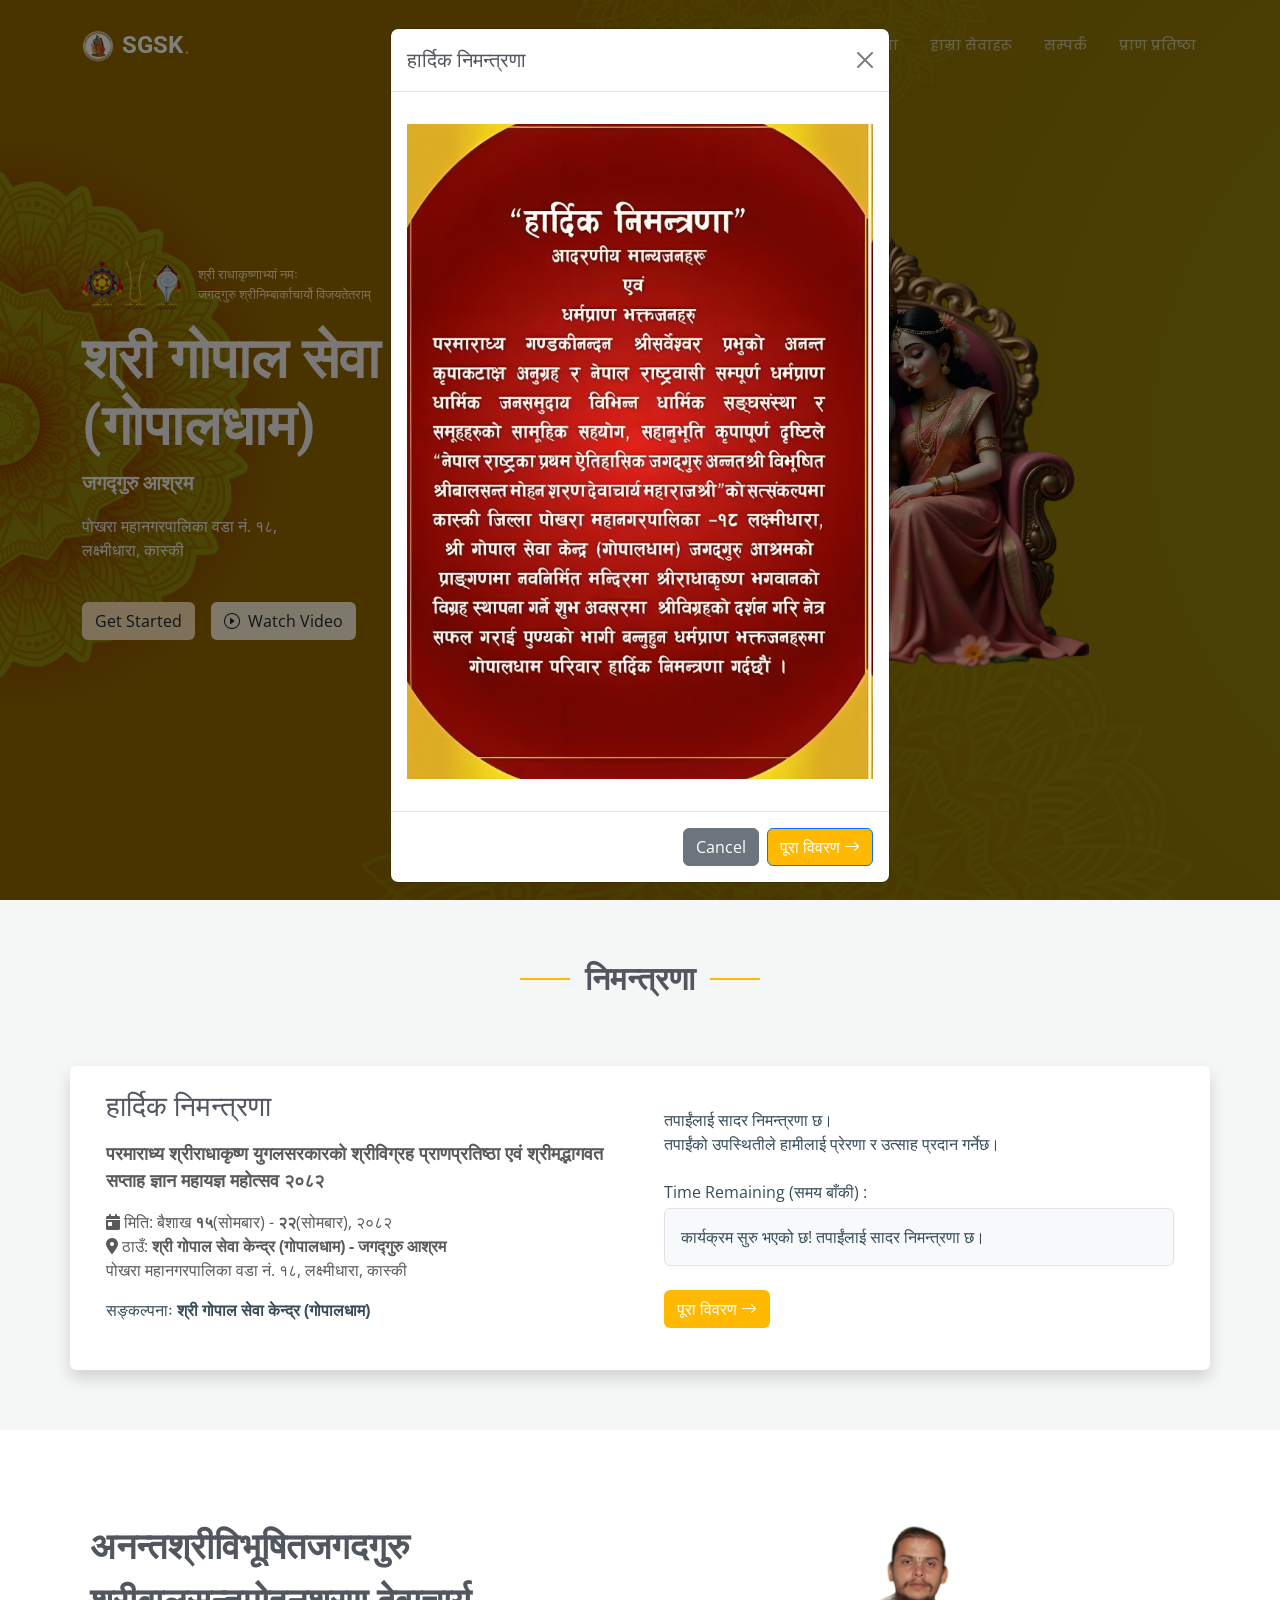
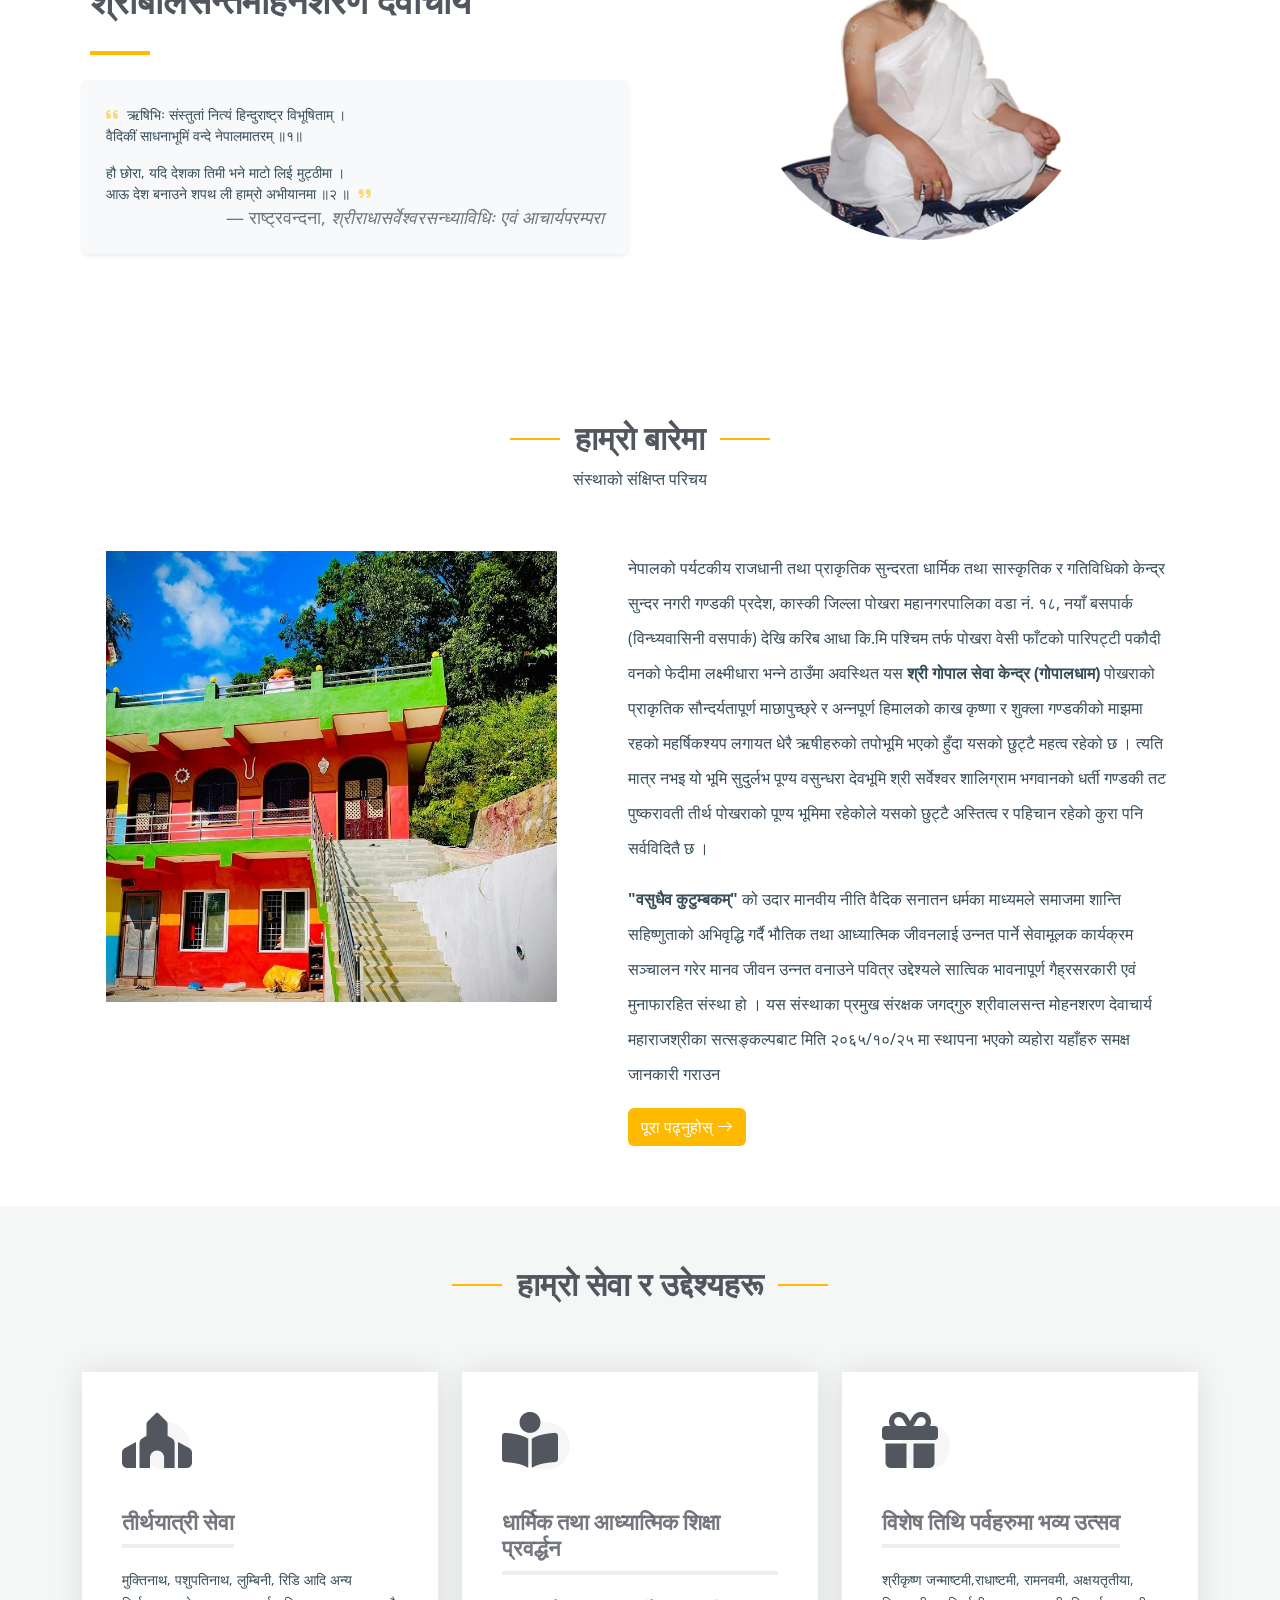
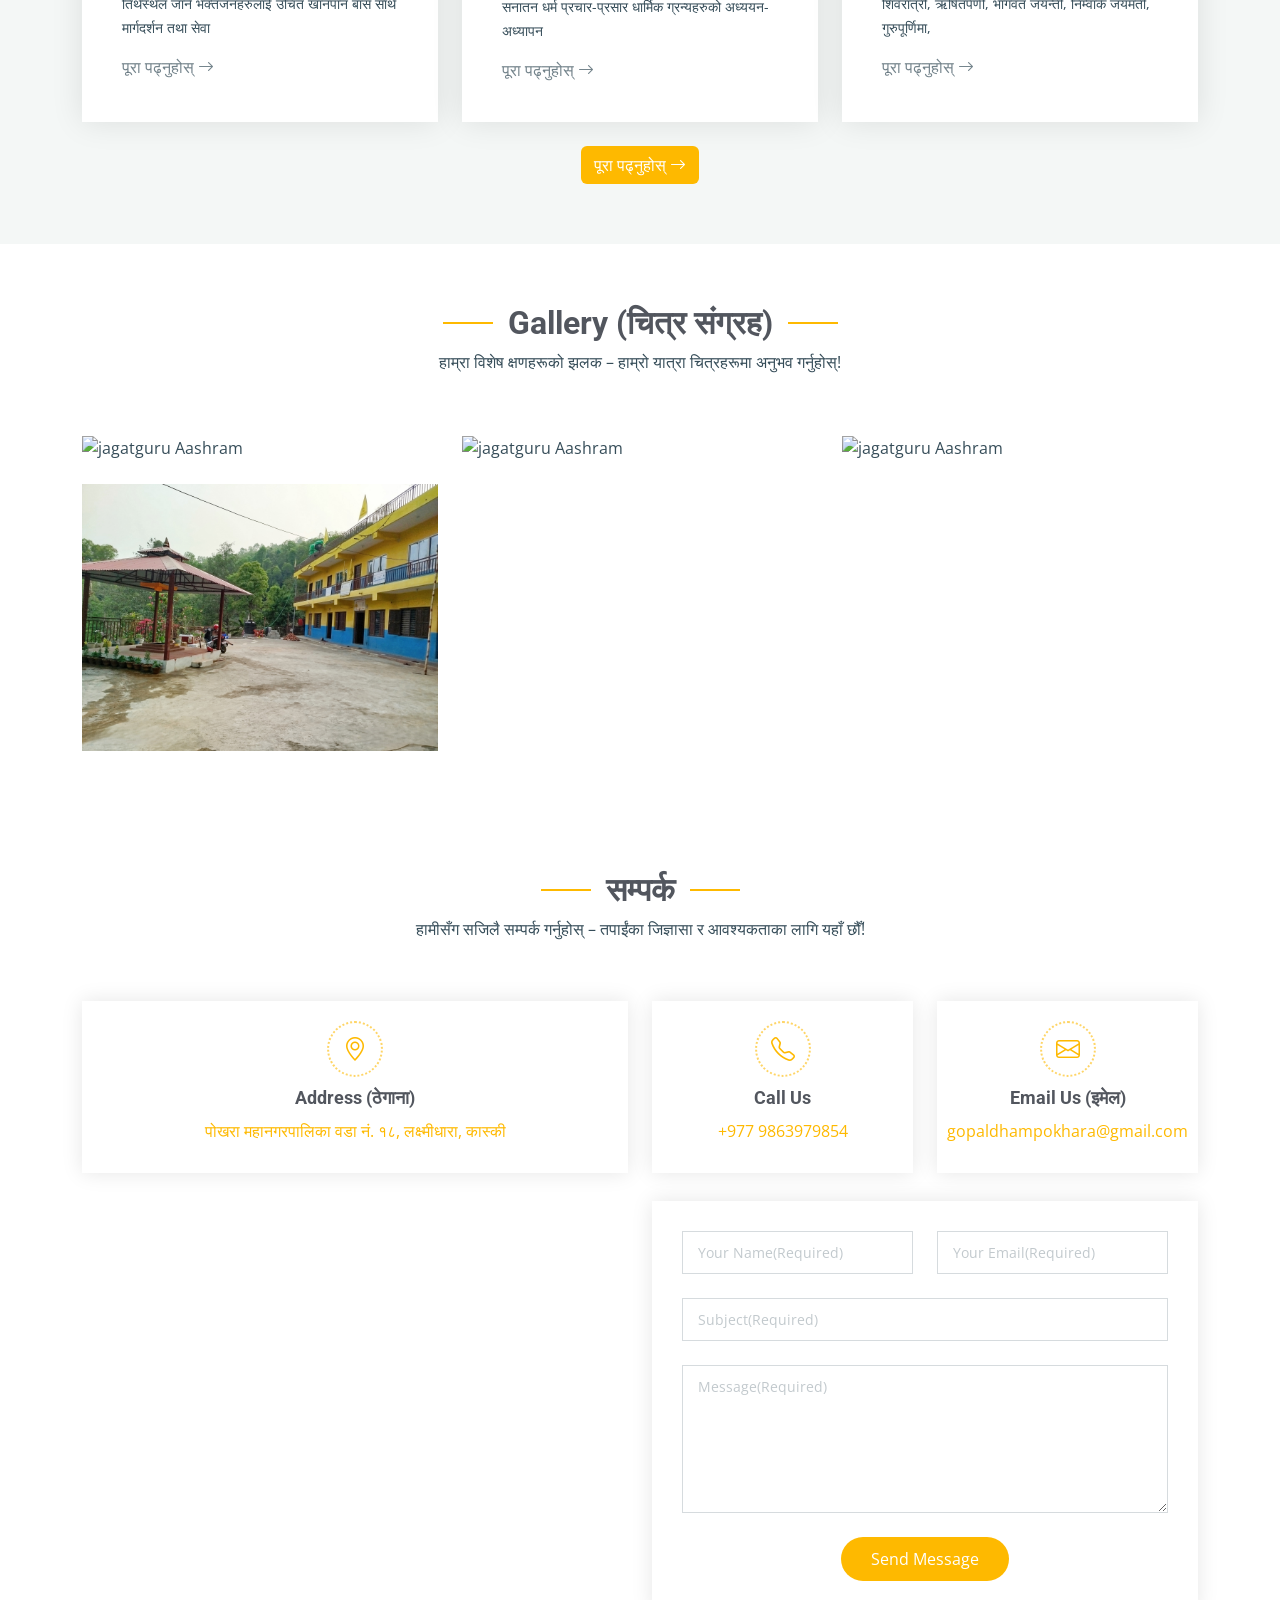
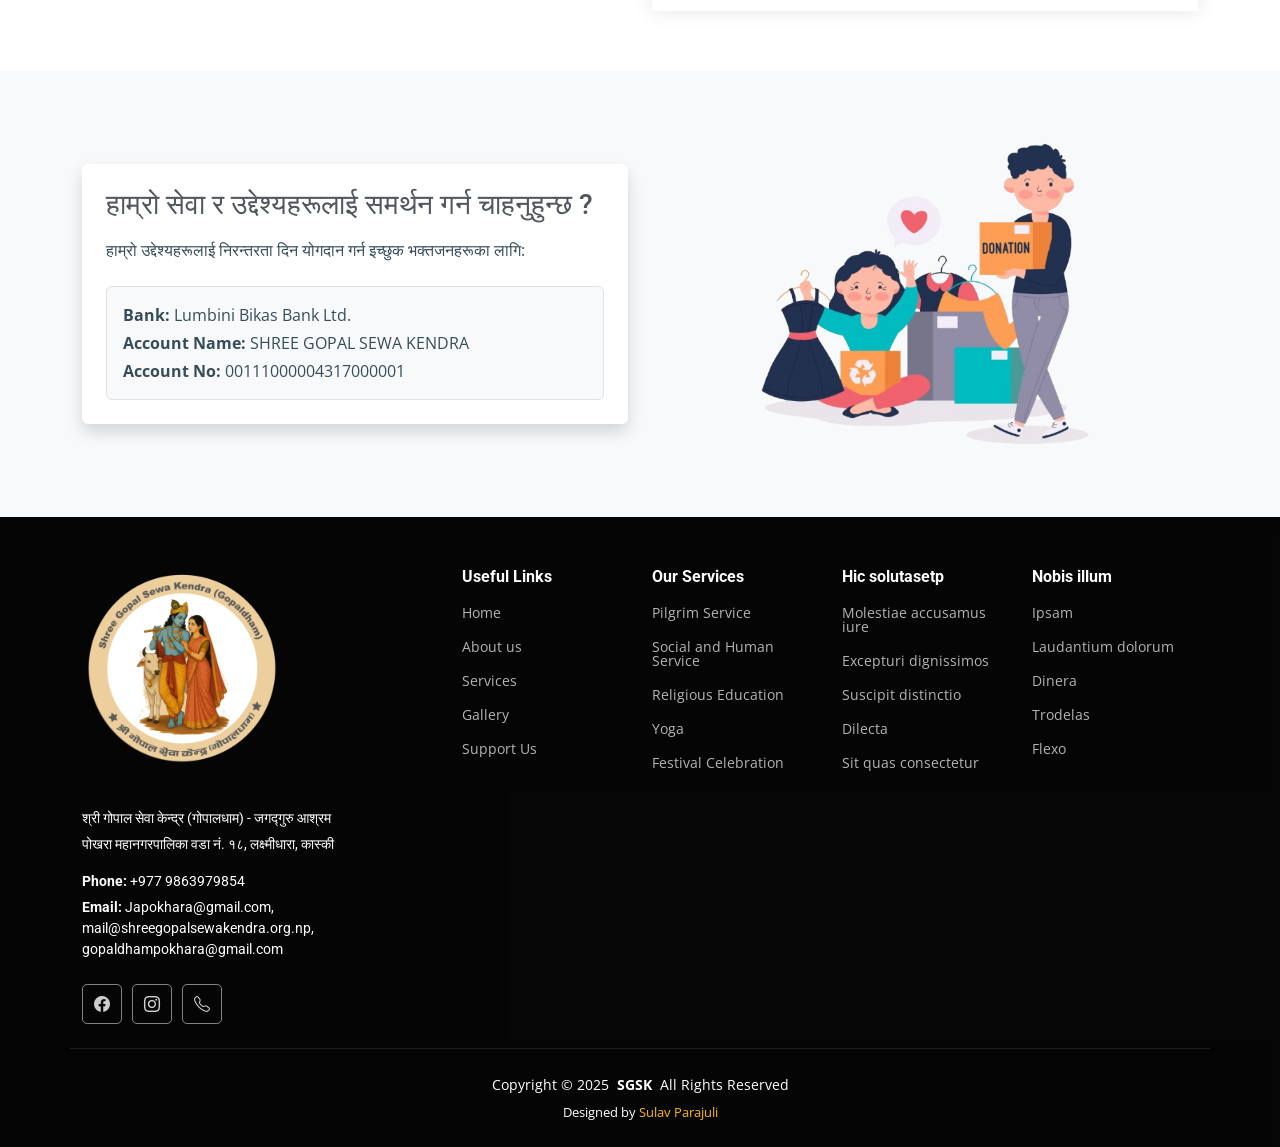
==== commit e8d6bb56: "22 is monday" ====
--- a/index.html
+++ b/index.html
@@ -82,7 +82,7 @@
             <p style="color:#F6F0F0">पोखरा महानगरपालिका वडा नं. १८, <br /> लक्ष्मीधारा, कास्की</p>
             <div class="d-flex mt-4">
               <a href="#get-started" class="btn d-me-3" style="background-color: #FFE0B5;">Get Started</a>
-              <a href="https://drive.google.com/file/d/1_d_US9f1nJAsygCSO8ouLvsK6vBMkrI_/preview" class="btn align-items-center glightbox" style="background-color: #FFF2D7;">
+              <a href="" class="btn align-items-center glightbox" style="background-color: #FFF2D7;">
                 <i class="bi bi-play-circle me-2"></i><span>Watch Video</span>
               </a>
             </div>
@@ -107,7 +107,7 @@
             <div class="p-4 col-lg-6 col-md-6">
               <h3 class="mb-3">हार्दिक निमन्त्रणा</h3>
               <p class="fw-bold" style="color:#5a5a5a;font-size: large;">परमाराध्य <span class="fw-bold">श्रीराधाकृष्ण</span> युगलसरकारको श्रीविग्रह <span class="fw-bold">प्राणप्रतिष्ठा</span> एवं <span class="fw-bold">श्रीमद्भागवत सप्ताह ज्ञान महायज्ञ महोत्सव २०८२</span></p>
-              <p style="color:#5a5a5a;"><i class="fa-solid fa-calendar-day"></i> मिति: बैशाख <span class="fw-bold">१५</span>(सोमबार) - <span class="fw-bold">२२</span>(शुक्रबार), २०८२<br /><i class="fa-solid fa-location-dot"></i> ठाउँ: <span class="fw-bold">श्री गोपाल सेवा केन्द्र (गोपालधाम) - जगद्गुरु आश्रम</span><br />पोखरा महानगरपालिका वडा नं. १८, लक्ष्मीधारा, कास्की</p>
+              <p style="color:#5a5a5a;"><i class="fa-solid fa-calendar-day"></i> मिति: बैशाख <span class="fw-bold">१५</span>(सोमबार) - <span class="fw-bold">२२</span>(सोमबार), २०८२<br /><i class="fa-solid fa-location-dot"></i> ठाउँ: <span class="fw-bold">श्री गोपाल सेवा केन्द्र (गोपालधाम) - जगद्गुरु आश्रम</span><br />पोखरा महानगरपालिका वडा नं. १८, लक्ष्मीधारा, कास्की</p>
               <p class="mb-4">सङ्कल्पनाः <span class="fw-bold">श्री गोपाल सेवा केन्द्र (गोपालधाम)</span></p>
             </div>
             <div class="p-4 col-lg-6 col-md-6">
@@ -606,4 +606,4 @@
 
 </body>
 
-</html>
+</html>
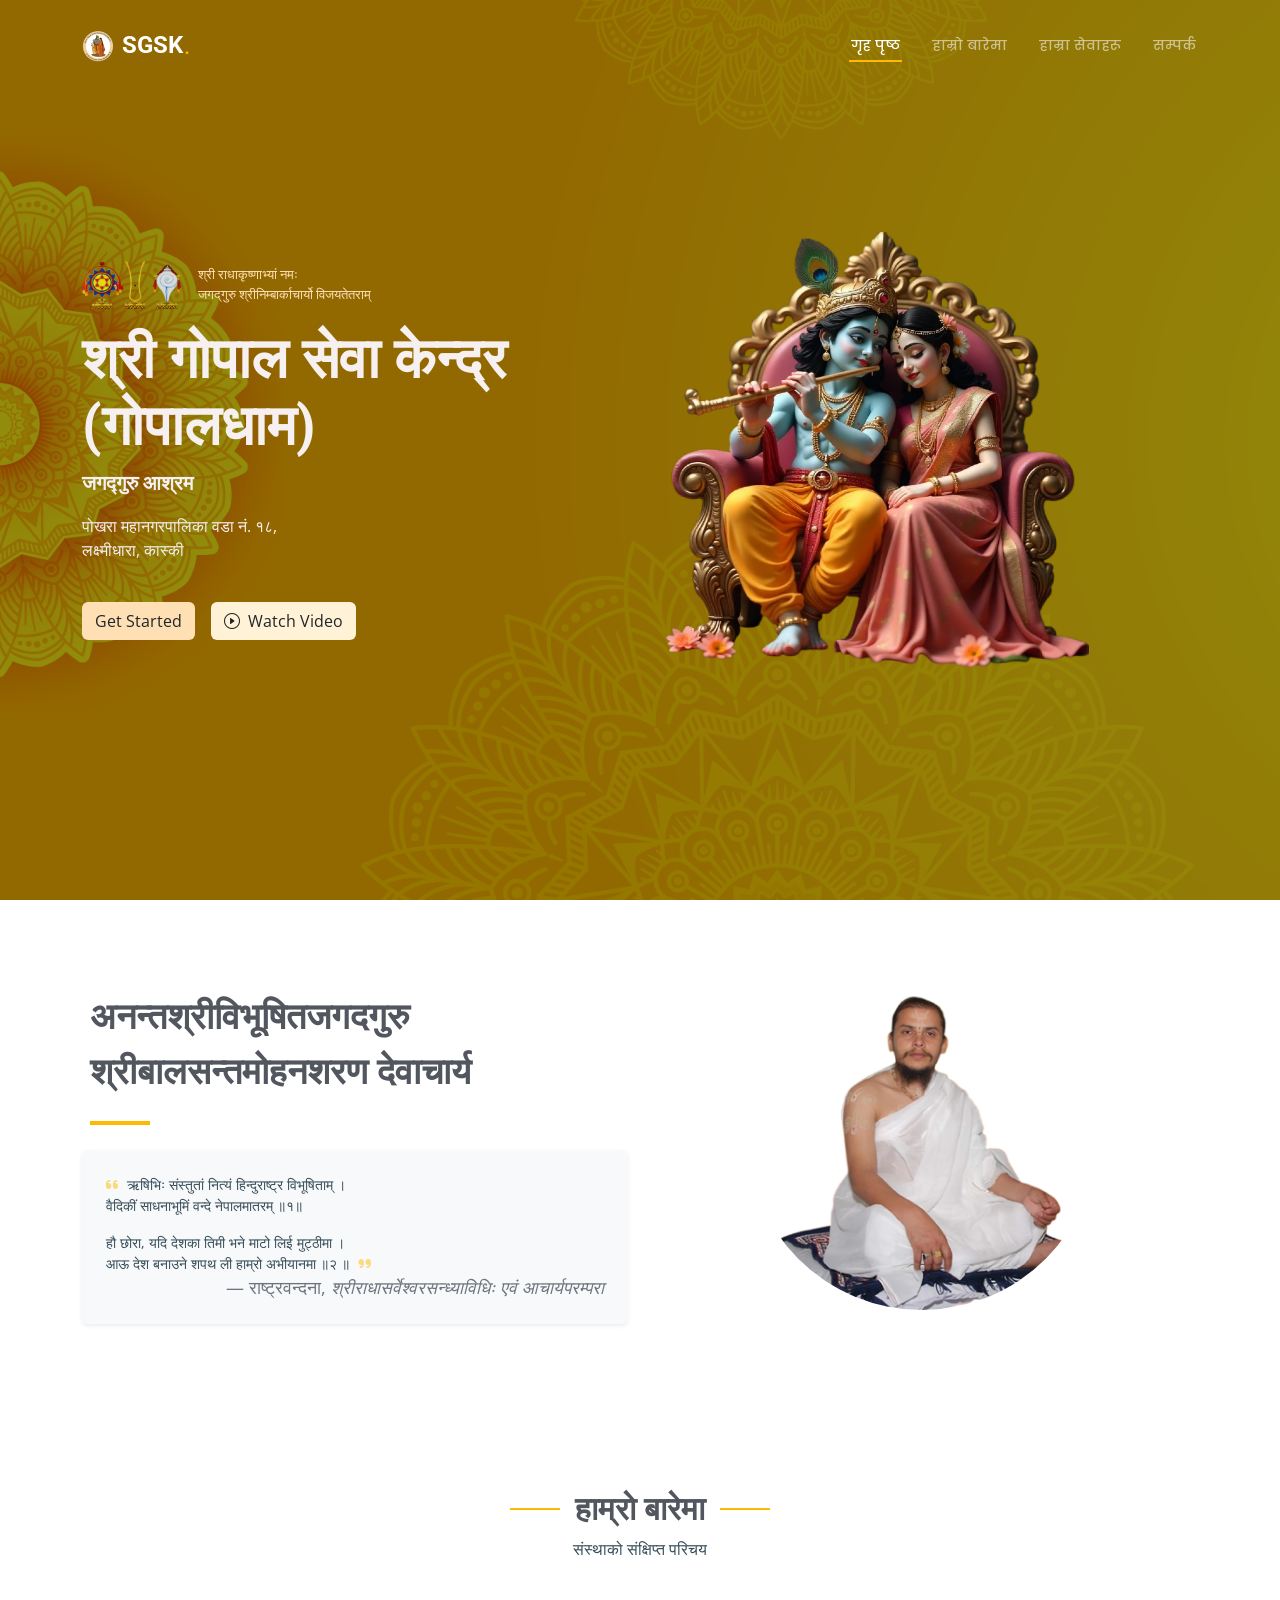
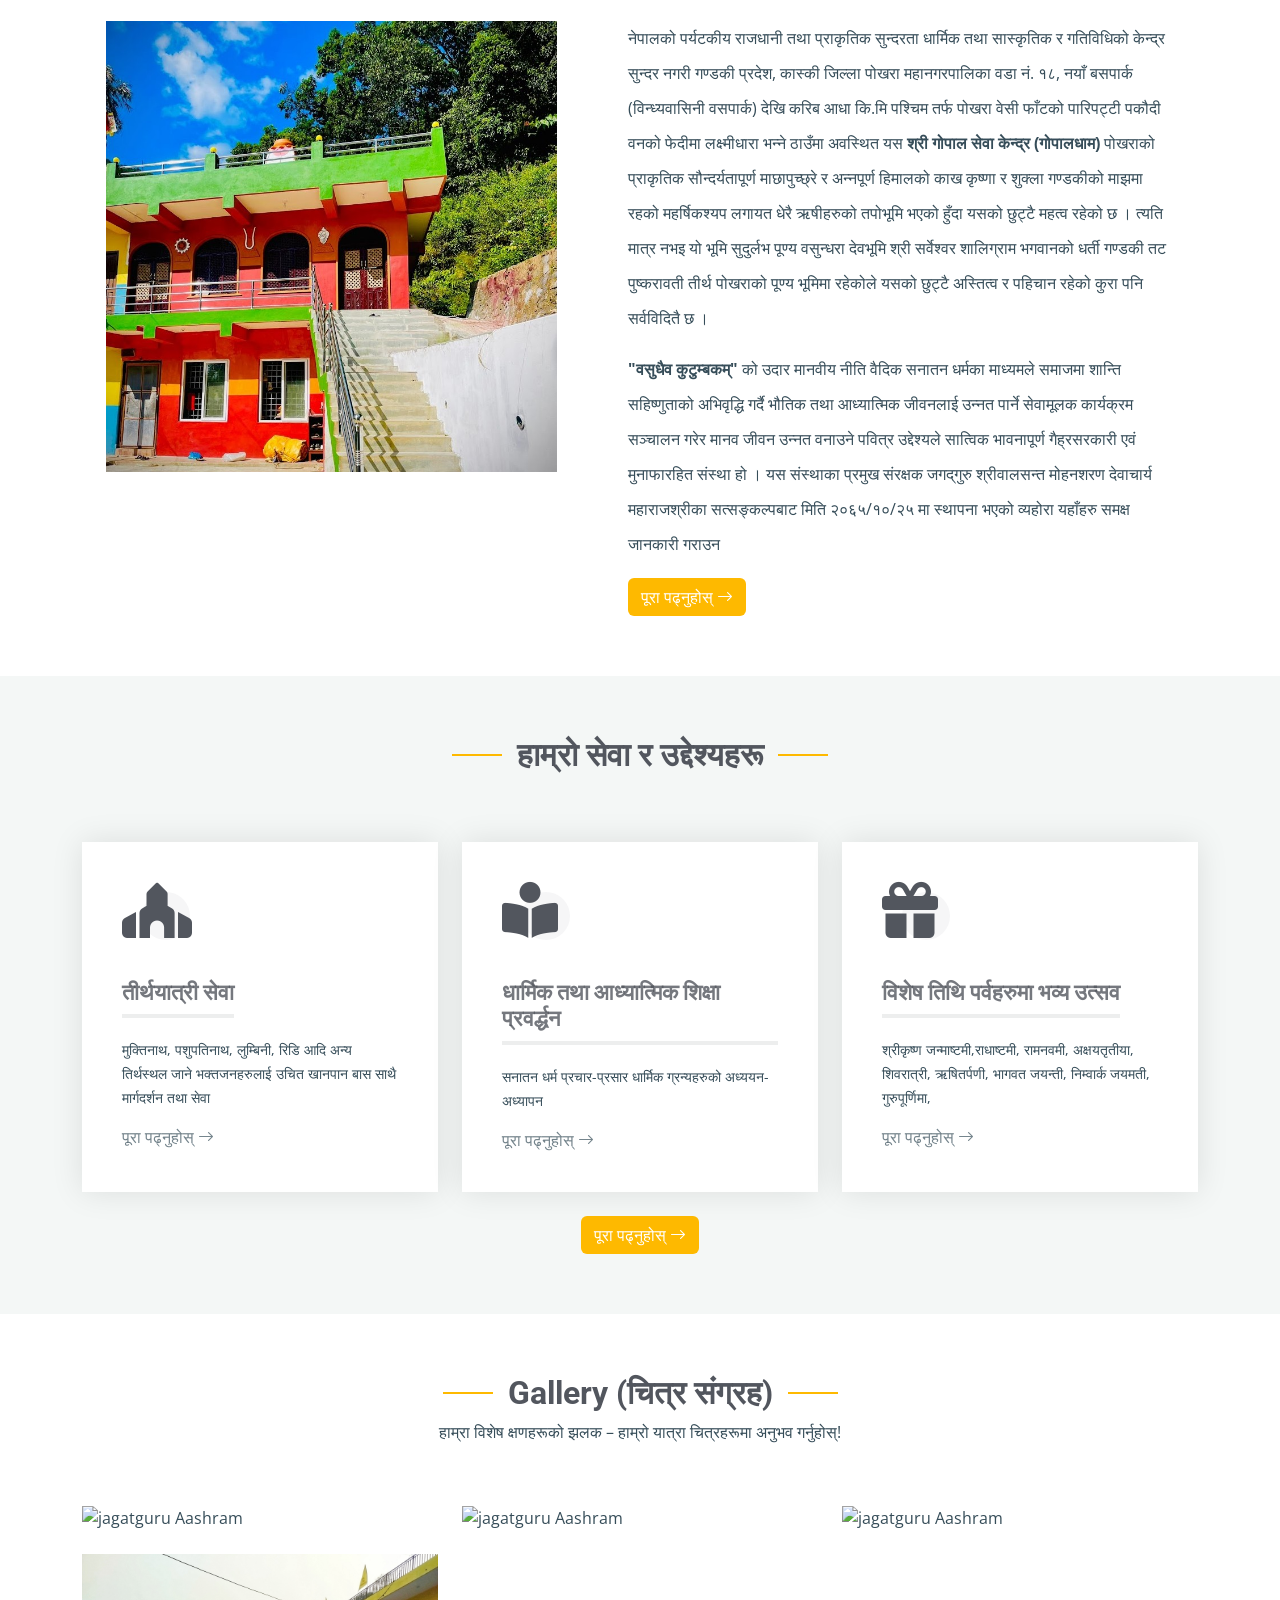
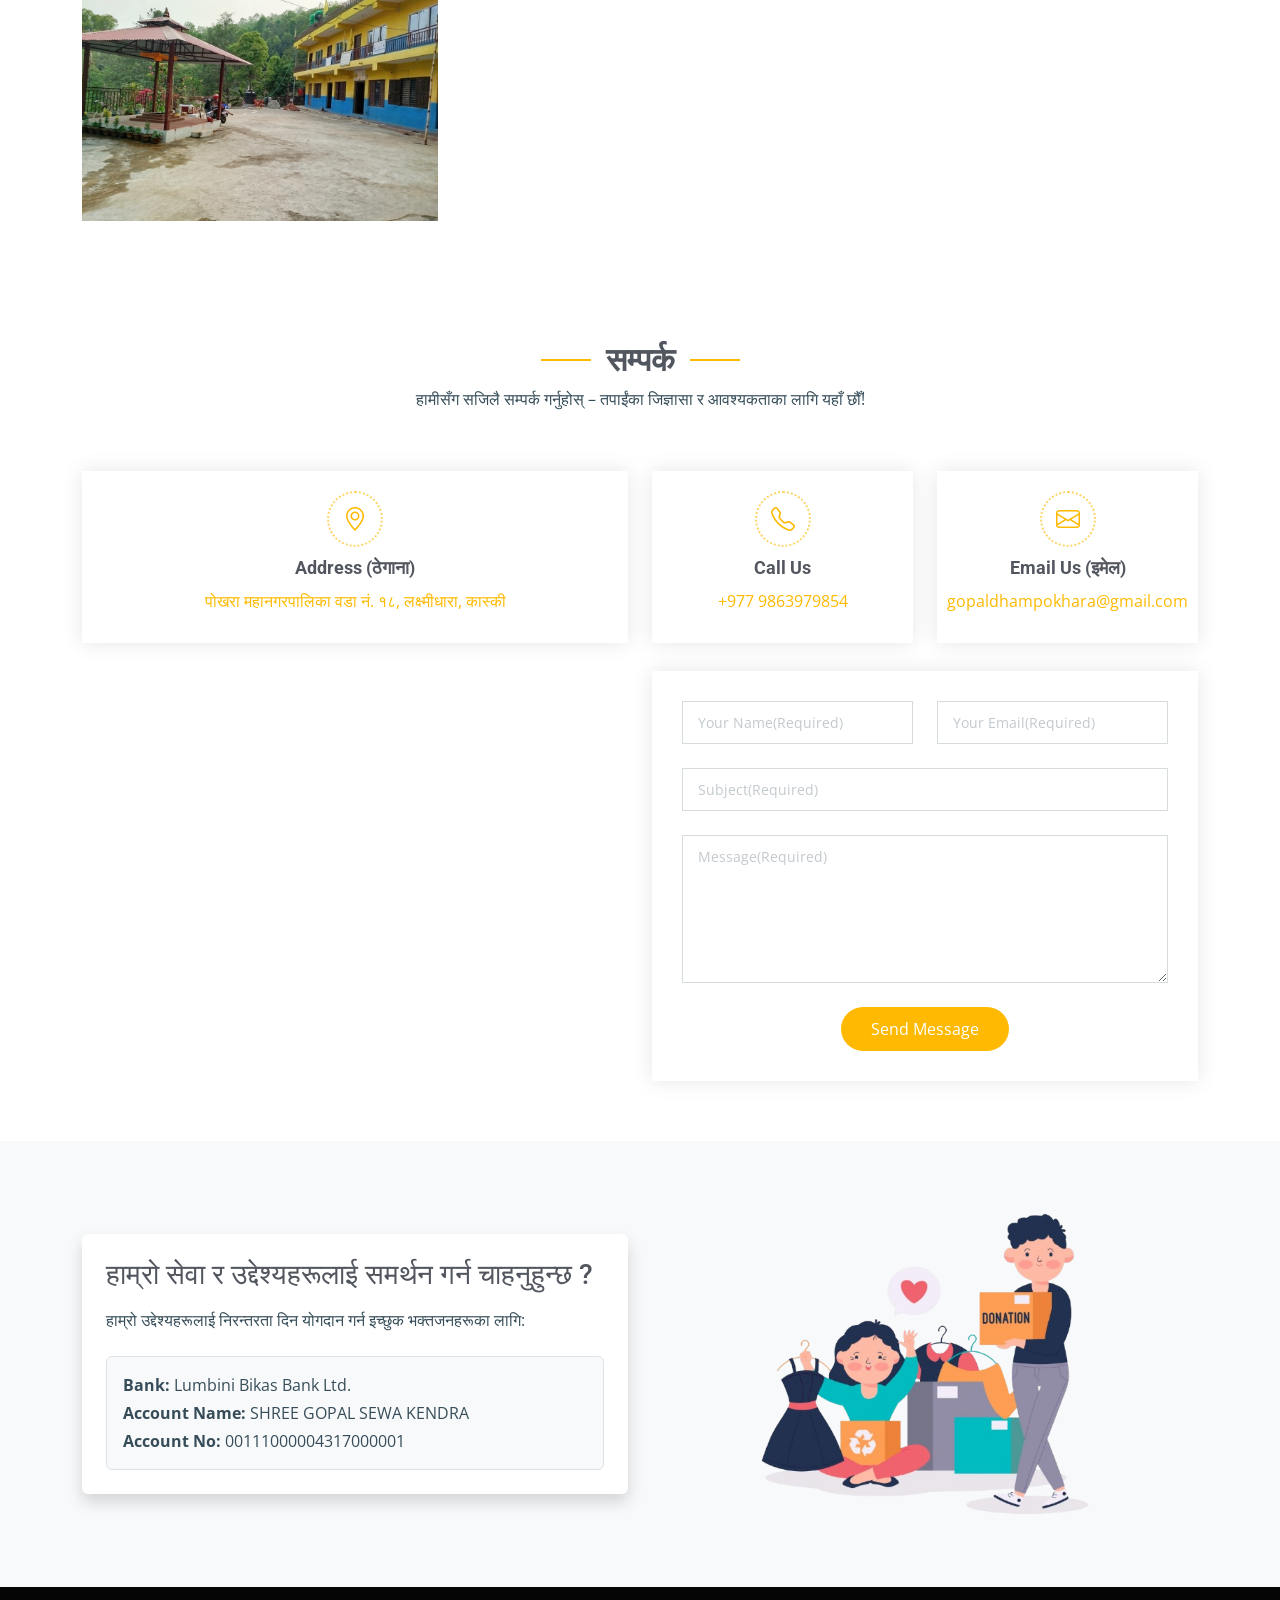
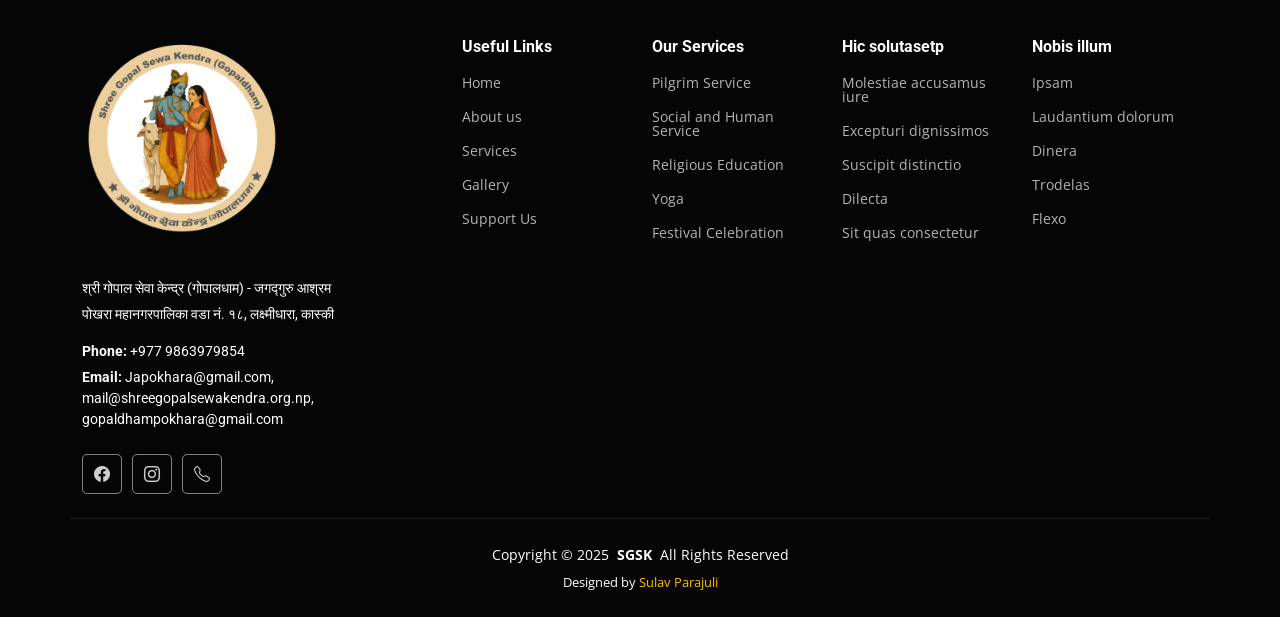
==== commit 570d1f35: "removed unnecessary stuffs." ====
--- a/index.html
+++ b/index.html
@@ -54,7 +54,6 @@
           <li><a href="about.html">हाम्राे बारेमा</a></li>
           <li><a href="services.html">हाम्रा सेवाहरू</a></li>
           <li><a href="contact.html">सम्पर्क</a></li>
-          <li><a href="pranpratishtha.html">प्राण प्रतिष्ठा</a></li>
         </ul>
         <i class="mobile-nav-toggle d-xl-none bi bi-list"></i>
       </nav>
@@ -82,7 +81,7 @@
             <p style="color:#F6F0F0">पोखरा महानगरपालिका वडा नं. १८, <br /> लक्ष्मीधारा, कास्की</p>
             <div class="d-flex mt-4">
               <a href="#get-started" class="btn d-me-3" style="background-color: #FFE0B5;">Get Started</a>
-              <a href="" class="btn align-items-center glightbox" style="background-color: #FFF2D7;">
+              <a href="https://www.youtube.com/watch?v=abcdefghijk" class="btn align-items-center glightbox" style="background-color: #FFF2D7;" >
                 <i class="bi bi-play-circle me-2"></i><span>Watch Video</span>
               </a>
             </div>
@@ -95,11 +94,9 @@
 
     </section><!-- /Hero Section -->
 
-    <section id="notice" class="notice section light-background">
-      <!-- Section Title -->
+    <!-- <section id="notice" class="notice section light-background">
       <div class="container section-title" data-aos="fade-up">
         <h2>निमन्त्रणा</h2>
-      </div><!-- End Section Title -->
 
       <div class="container">
         <div class="row">
@@ -125,7 +122,7 @@
           </div>
         </div>
       </div>
-    </section>
+    </section> -->
 
     <!-- Get Started Section -->
     <section id="get-started" class="get-started section">
@@ -513,7 +510,7 @@
   </footer>
 
   <!-- Modal Popup -->
-<div class="modal fade" id="welcomeModal" tabindex="-1" aria-hidden="true">
+<!-- <div class="modal fade" id="welcomeModal" tabindex="-1" aria-hidden="true">
   <div class="modal-dialog modal-dialog-centered">
     <div class="modal-content">
       <div class="modal-header">
@@ -529,7 +526,7 @@
       </div>
     </div>
   </div>
-</div>
+</div> -->
 
   <!-- Scroll Top -->
   <a href="#" id="scroll-top" class="scroll-top d-flex align-items-center justify-content-center"><i class="bi bi-arrow-up-short"></i></a>
@@ -560,7 +557,7 @@
         window.location.href = mailtoLink;
     }
   </script>
-  <script>
+  <!-- <script>
     // Set the countdown target date (e.g., 28th April 2025 at 8:00 AM)
     const targetDate = new Date("April 28, 2025 8:00:00 AM").getTime();
   
@@ -587,9 +584,9 @@
         document.getElementById("countdown-timer").innerHTML = "कार्यक्रम सुरु भएको छ! तपाईंलाई सादर निमन्त्रणा छ। ";
       }
     }, 1000);
-  </script>
-
-<script>
+  </script> -->
+
+<!-- <script>
   // Check if this is the user's first visit
   document.addEventListener('DOMContentLoaded', function() {
     if (!localStorage.getItem('visitedBefore')) {
@@ -601,9 +598,9 @@
       welcomeModal.show();
     }
   });
-</script>
+</script> -->
   
 
 </body>
 
-</html>+</html>
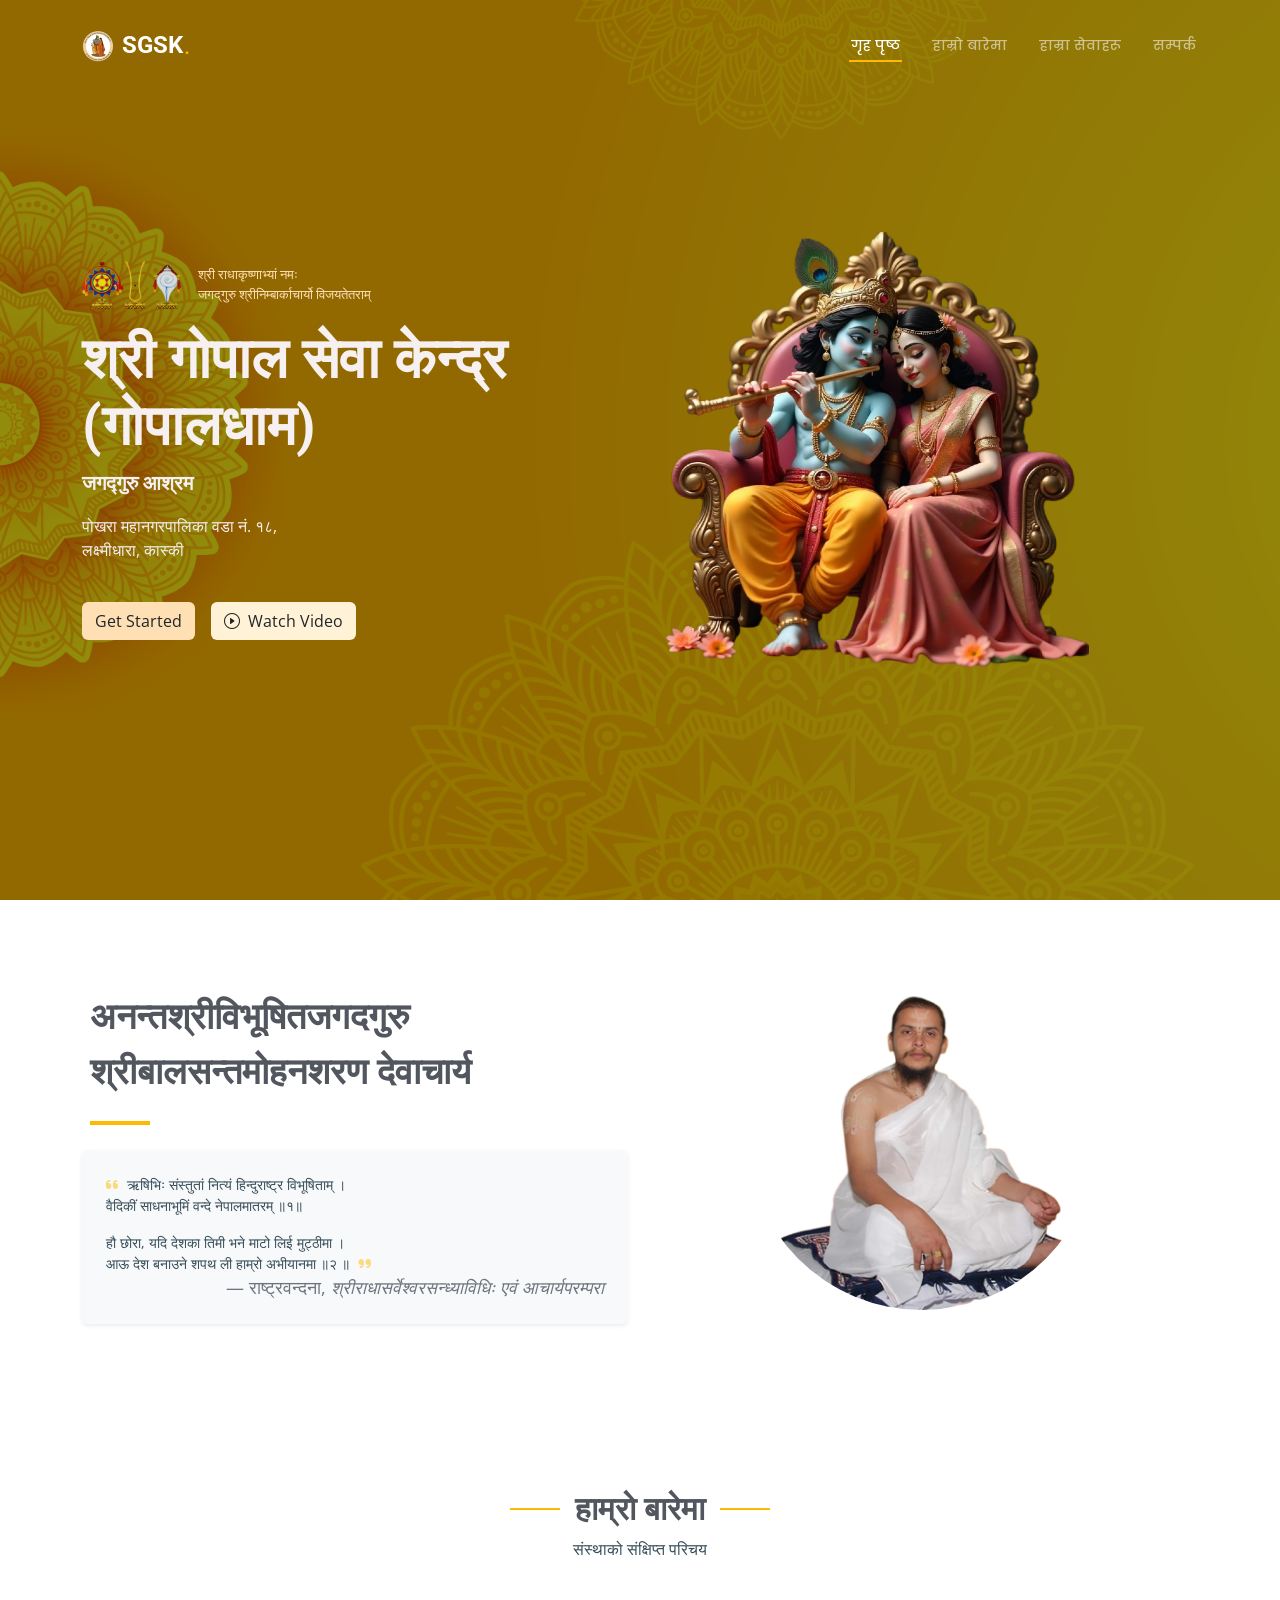
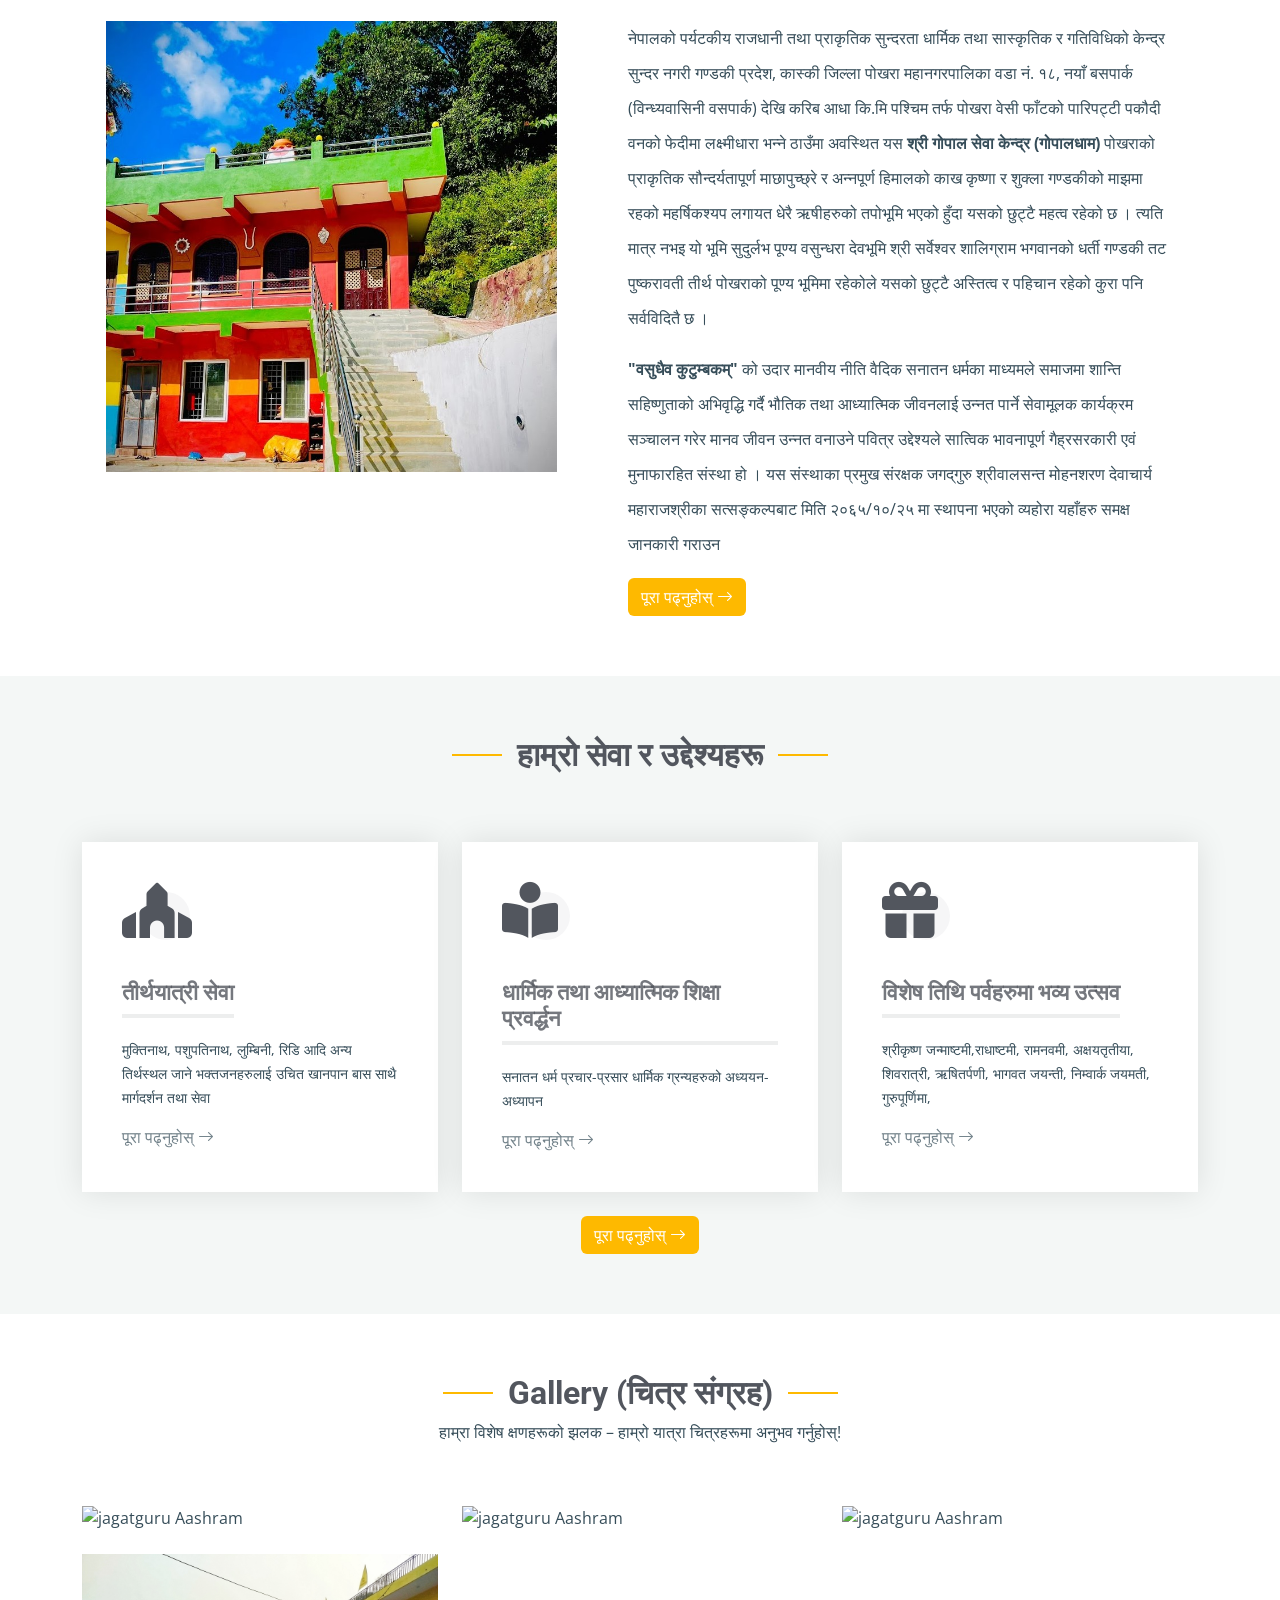
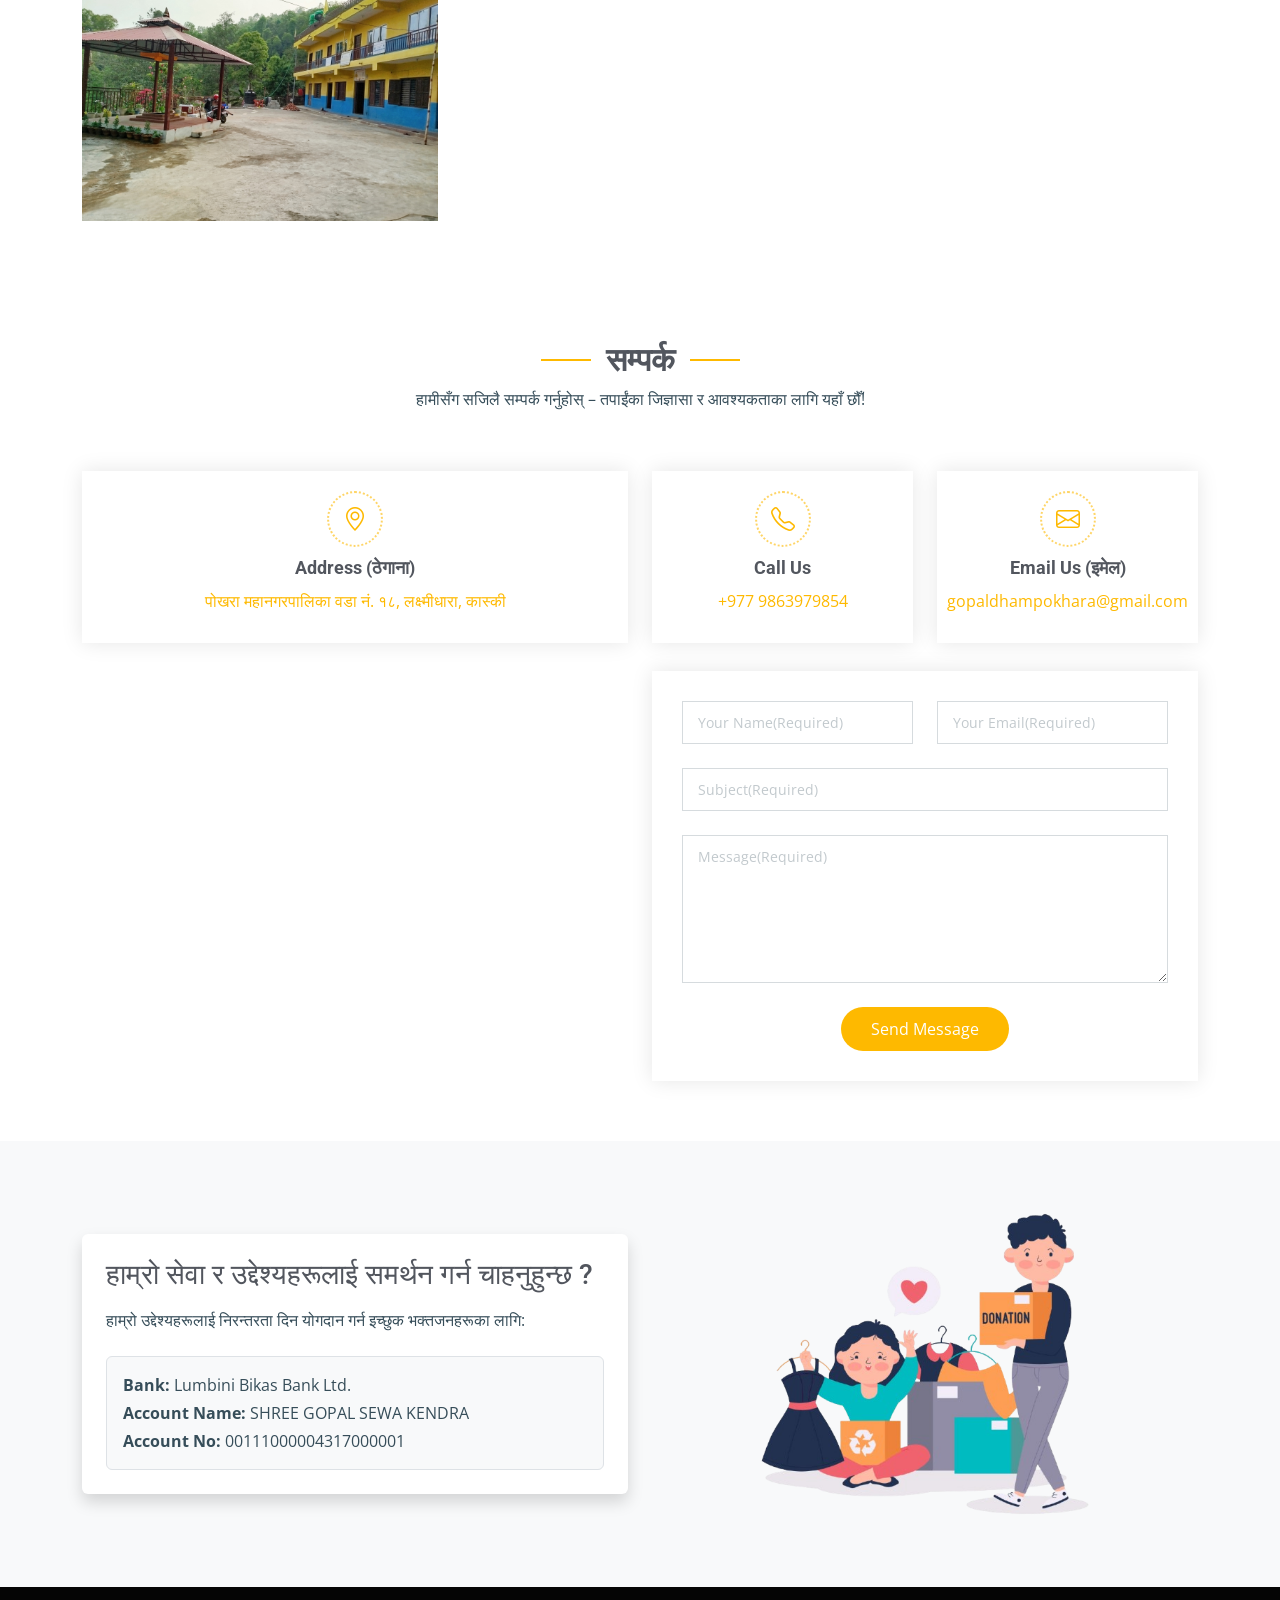
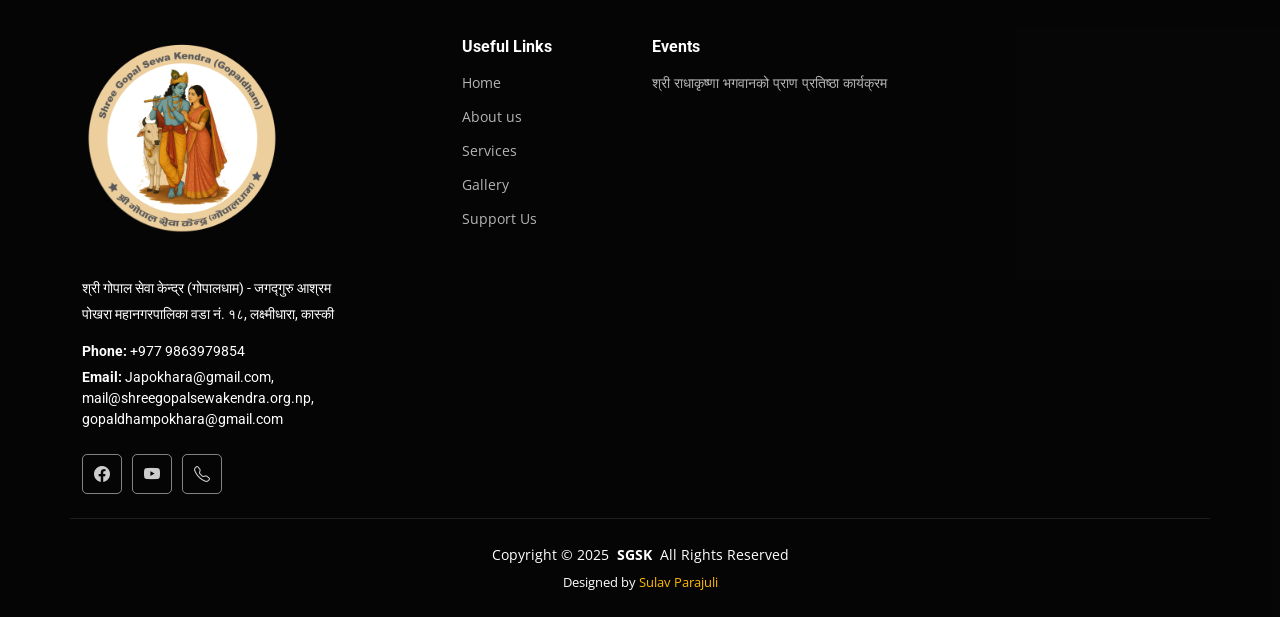
==== commit f60cfd36: "Added youtube and facebook integration." ====
--- a/index.html
+++ b/index.html
@@ -431,7 +431,7 @@
 
   </main>
 
-  <footer id="footer" class="footer dark-background">
+  <footer id="footer" class="footer dark-background" style="overflow-x: hidden;">
 
     <div class="container footer-top">
       <div class="row gy-4">
@@ -447,8 +447,8 @@
             <p><strong>Email:</strong> <span>Japokhara@gmail.com, mail@shreegopalsewakendra.org.np, gopaldhampokhara@gmail.com</span></p>
           </div>
           <div class="social-links d-flex mt-4">
-            <a href="https://www.facebook.com/profile.php?id=61552426474340"><i class="bi bi-facebook"></i></a>
-            <a href=""><i class="bi bi-instagram"></i></a>
+            <a href="https://www.facebook.com/shreegopalsewakendra/"><i class="bi bi-facebook"></i></a>
+            <a href="https://youtube.com/@gopaldhampokhara?si=ST211cMJ4msP6U4U"><i class="bi bi-youtube"></i></a>
             <a href="tel:9863979854"><i class="bi bi-telephone"></i></a>
           </div>
         </div>
@@ -464,37 +464,16 @@
           </ul>
         </div>
 
-        <div class="col-lg-2 col-md-3 footer-links">
-          <h4>Our Services</h4>
+
+        <div class="col-lg-3 col-md-3 footer-links">
+          <h4>Events</h4>
           <ul>
-            <li><a href="services.html">Pilgrim Service</a></li>
-            <li><a href="services.html">Social and Human Service</a></li>
-            <li><a href="services.html">Religious Education</a></li>
-            <li><a href="services.html">Yoga</a></li>
-            <li><a href="services.html">Festival Celebration</a></li>
+            <li><a href="https://www.youtube.com/watch?v=m0OshWySDaY">श्री राधाकृष्णा भगवानको प्राण प्रतिष्ठा कार्यक्रम</a></li>
           </ul>
         </div>
 
-        <div class="col-lg-2 col-md-3 footer-links">
-          <h4>Hic solutasetp</h4>
-          <ul>
-            <li><a href="#">Molestiae accusamus iure</a></li>
-            <li><a href="#">Excepturi dignissimos</a></li>
-            <li><a href="#">Suscipit distinctio</a></li>
-            <li><a href="#">Dilecta</a></li>
-            <li><a href="#">Sit quas consectetur</a></li>
-          </ul>
-        </div>
-
-        <div class="col-lg-2 col-md-3 footer-links">
-          <h4>Nobis illum</h4>
-          <ul>
-            <li><a href="#">Ipsam</a></li>
-            <li><a href="#">Laudantium dolorum</a></li>
-            <li><a href="#">Dinera</a></li>
-            <li><a href="#">Trodelas</a></li>
-            <li><a href="#">Flexo</a></li>
-          </ul>
+        <div class="col-lg-3 col-md-6 footer-links">
+          <iframe src="https://www.facebook.com/plugins/page.php?href=https%3A%2F%2Fwww.facebook.com%2Fshreegopalsewakendra%2F&tabs=timeline&width=340&height=340&small_header=false&adapt_container_width=true&hide_cover=false&show_facepile=true&appId" width="340" height="340" style="border:none;overflow:hidden" scrolling="no" frameborder="0" allowfullscreen="true" allow="autoplay; clipboard-write; encrypted-media; picture-in-picture; web-share"></iframe>
         </div>
 
       </div>
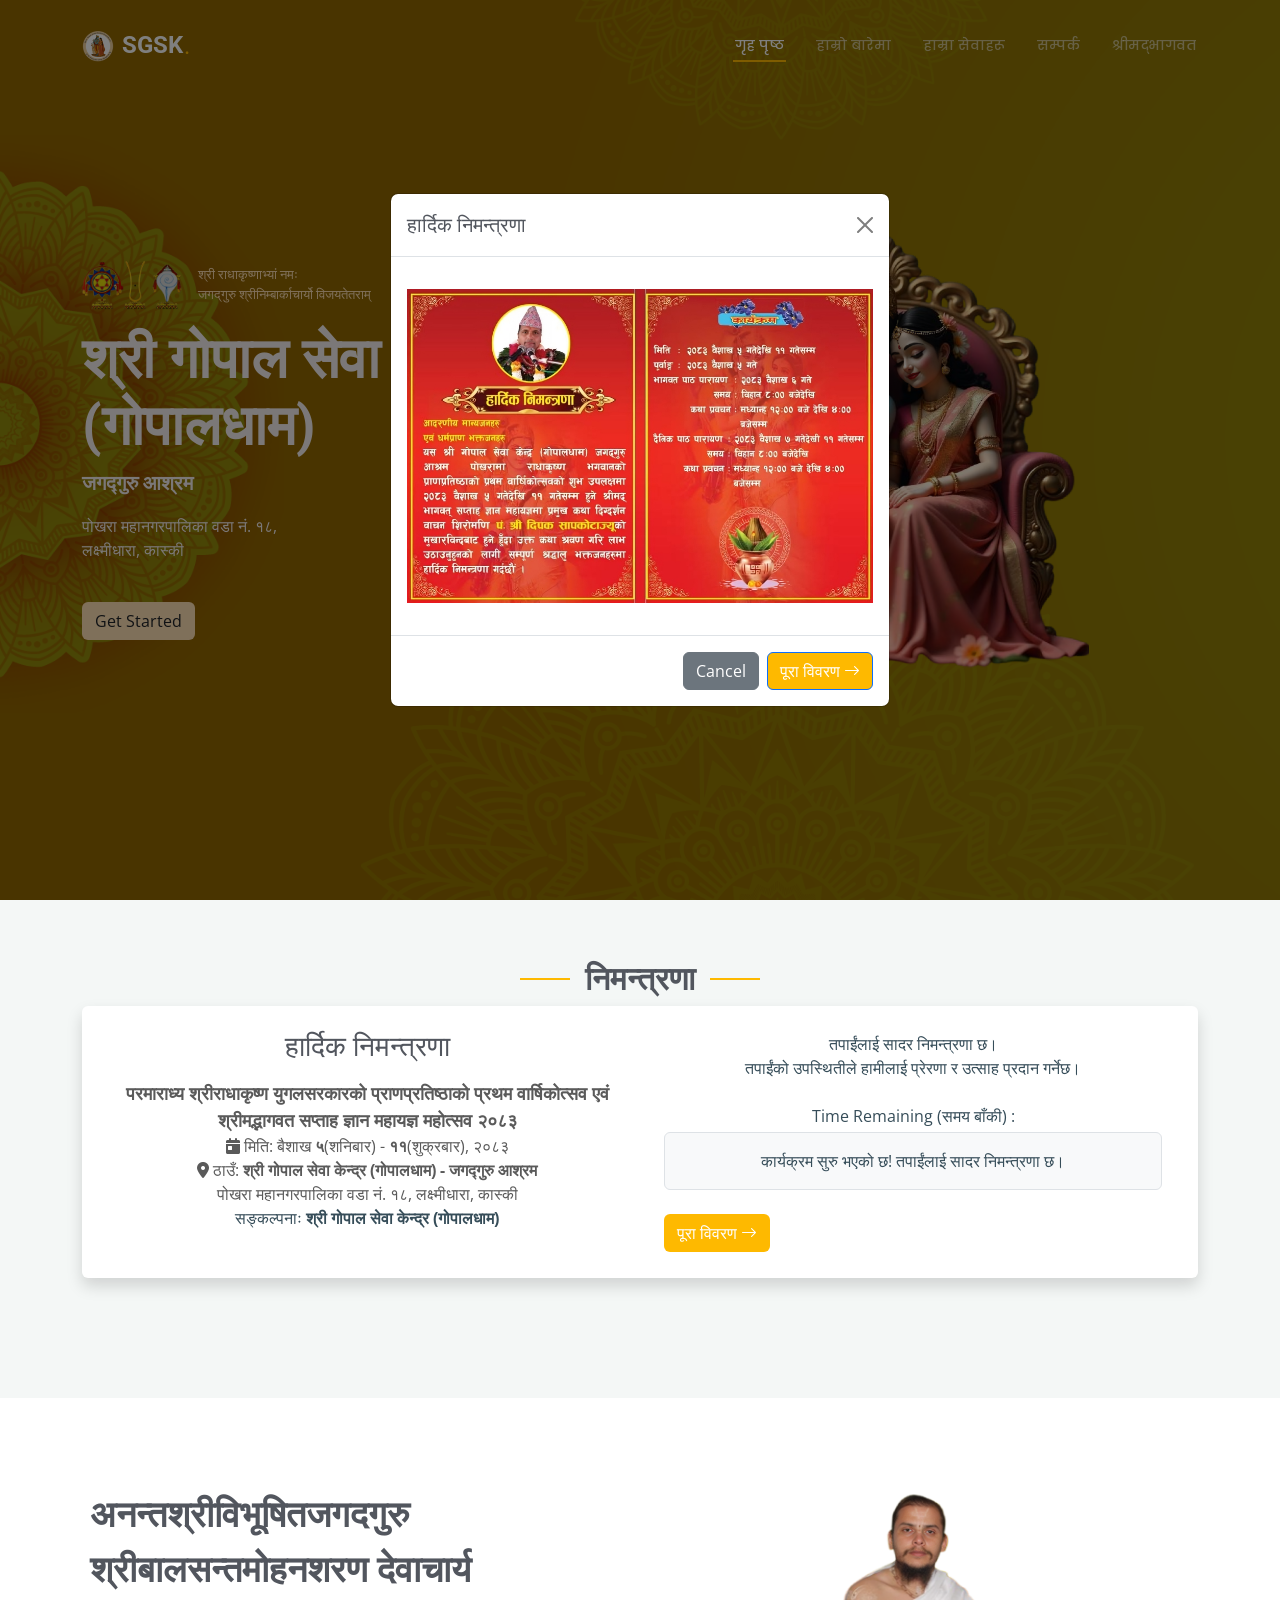
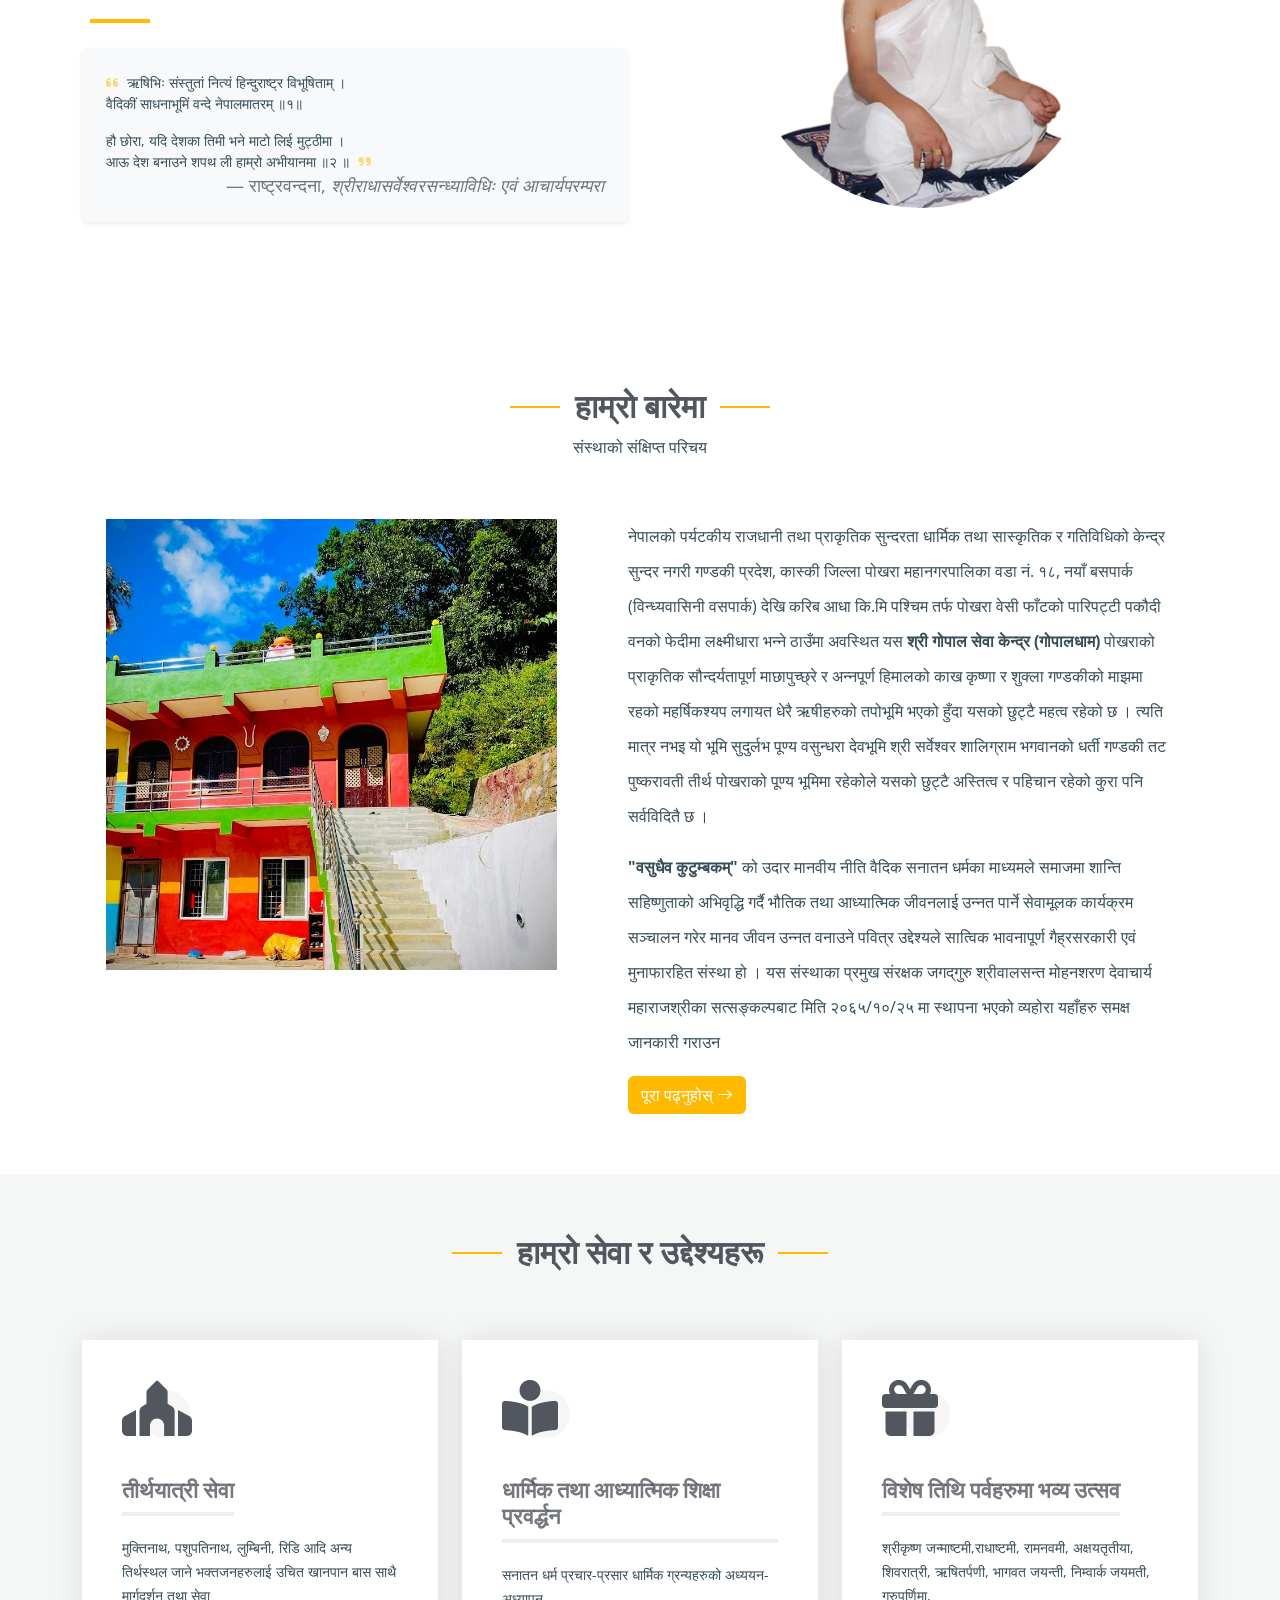
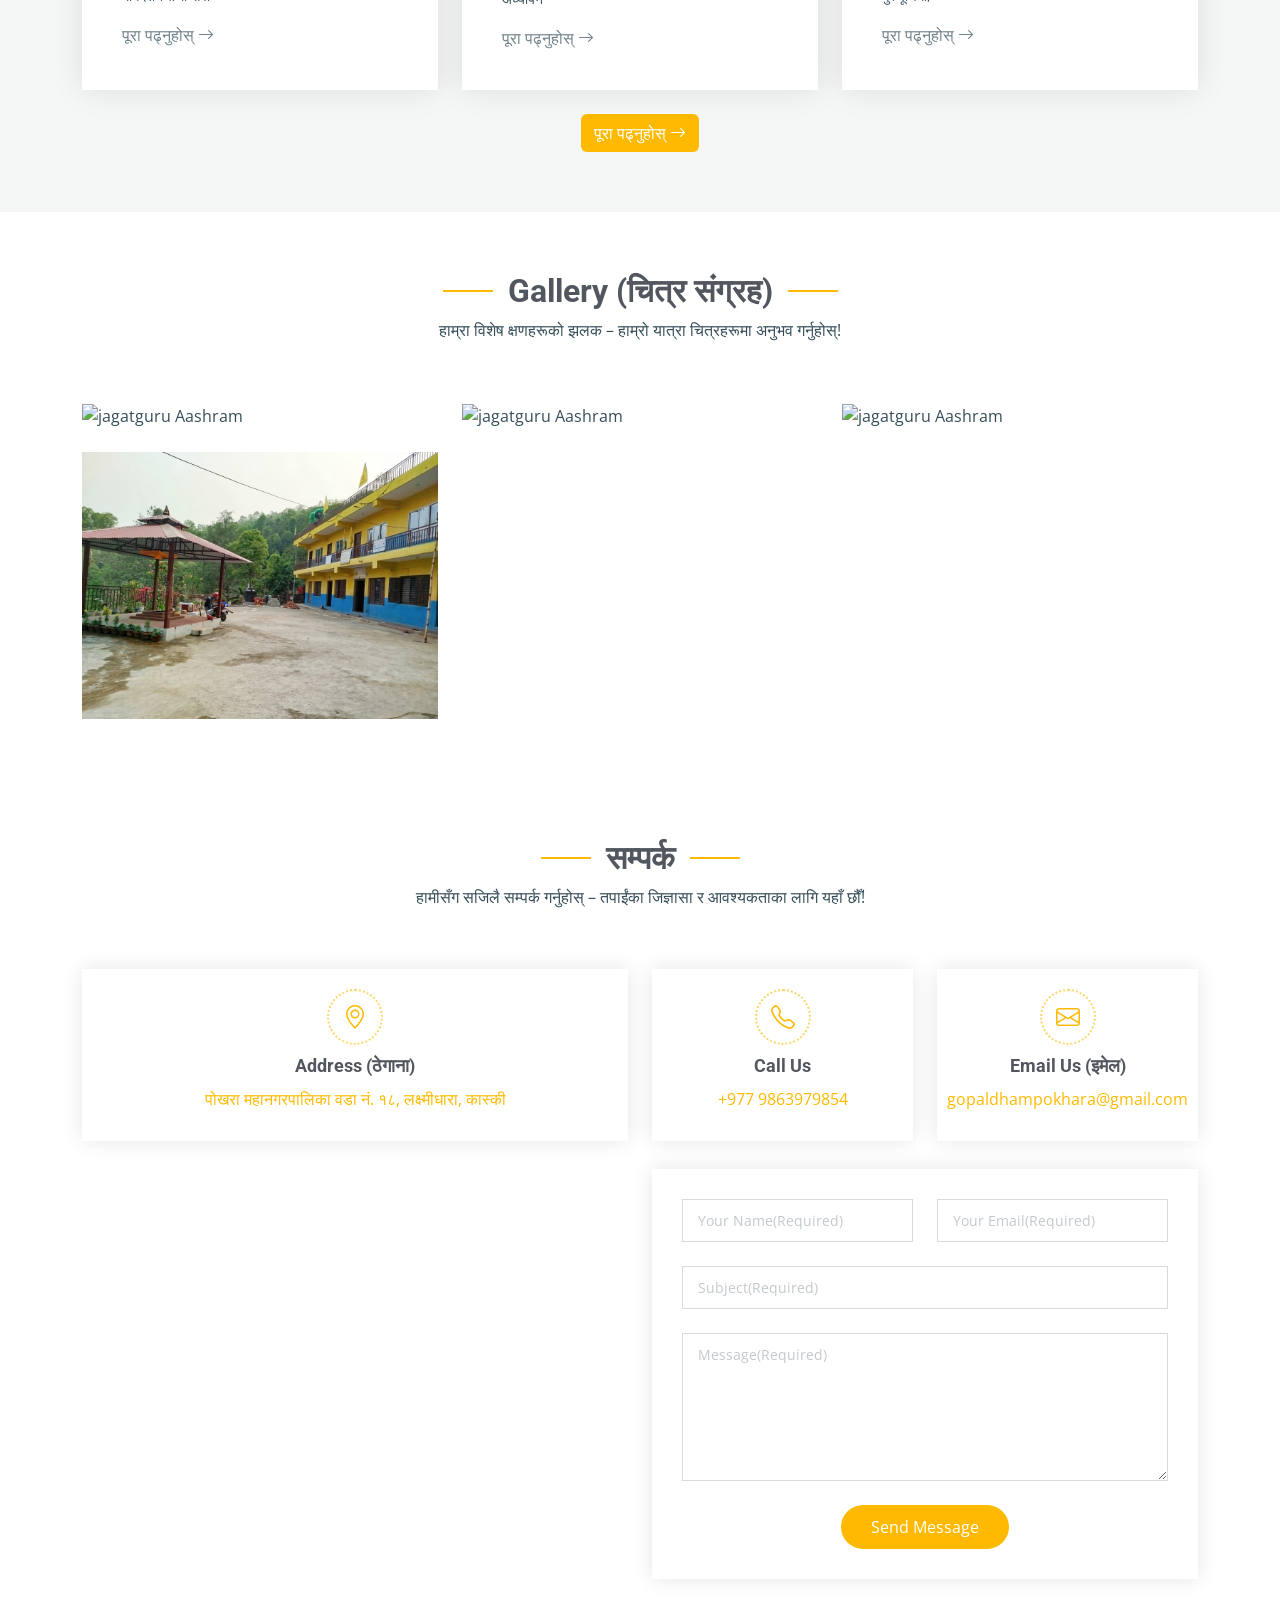
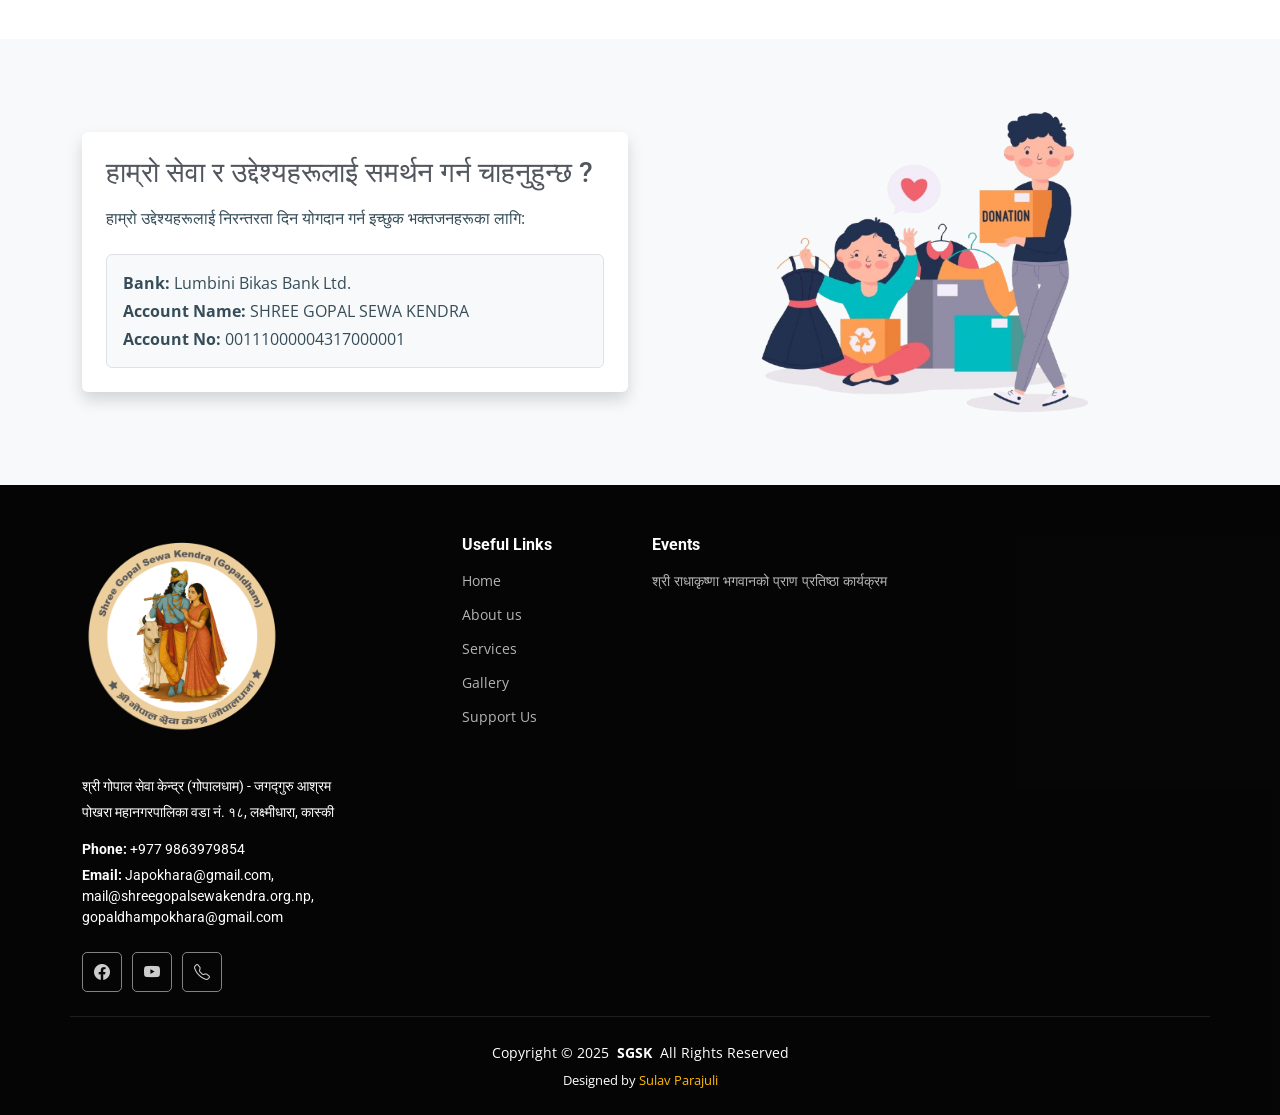
==== commit 09b2989d: "new changes" ====
--- a/index.html
+++ b/index.html
@@ -54,6 +54,7 @@
           <li><a href="about.html">हाम्राे बारेमा</a></li>
           <li><a href="services.html">हाम्रा सेवाहरू</a></li>
           <li><a href="contact.html">सम्पर्क</a></li>
+          <li><a href="anniversary.html">श्रीमद्भागवत</a></li>
         </ul>
         <i class="mobile-nav-toggle d-xl-none bi bi-list"></i>
       </nav>
@@ -81,9 +82,9 @@
             <p style="color:#F6F0F0">पोखरा महानगरपालिका वडा नं. १८, <br /> लक्ष्मीधारा, कास्की</p>
             <div class="d-flex mt-4">
               <a href="#get-started" class="btn d-me-3" style="background-color: #FFE0B5;">Get Started</a>
-              <a href="https://www.youtube.com/watch?v=abcdefghijk" class="btn align-items-center glightbox" style="background-color: #FFF2D7;" >
+              <!-- <a href="https://www.youtube.com/watch?v=abcdefghijk" class="btn align-items-center glightbox" style="background-color: #FFF2D7;" >
                 <i class="bi bi-play-circle me-2"></i><span>Watch Video</span>
-              </a>
+              </a> -->
             </div>
           </div>
           <div class="col-lg-6 d-flex justify-content-between" data-aos="zoom-out" data-aos-delay="100">
@@ -94,7 +95,7 @@
 
     </section><!-- /Hero Section -->
 
-    <!-- <section id="notice" class="notice section light-background">
+    <section id="notice" class="notice section light-background">
       <div class="container section-title" data-aos="fade-up">
         <h2>निमन्त्रणा</h2>
 
@@ -103,8 +104,8 @@
           <div class="col-12 bg-white rounded shadow d-flex flex-column flex-md-row justify-content-between align-items-center" data-aos="fade-right" data-aos-delay="100">
             <div class="p-4 col-lg-6 col-md-6">
               <h3 class="mb-3">हार्दिक निमन्त्रणा</h3>
-              <p class="fw-bold" style="color:#5a5a5a;font-size: large;">परमाराध्य <span class="fw-bold">श्रीराधाकृष्ण</span> युगलसरकारको श्रीविग्रह <span class="fw-bold">प्राणप्रतिष्ठा</span> एवं <span class="fw-bold">श्रीमद्भागवत सप्ताह ज्ञान महायज्ञ महोत्सव २०८२</span></p>
-              <p style="color:#5a5a5a;"><i class="fa-solid fa-calendar-day"></i> मिति: बैशाख <span class="fw-bold">१५</span>(सोमबार) - <span class="fw-bold">२२</span>(सोमबार), २०८२<br /><i class="fa-solid fa-location-dot"></i> ठाउँ: <span class="fw-bold">श्री गोपाल सेवा केन्द्र (गोपालधाम) - जगद्गुरु आश्रम</span><br />पोखरा महानगरपालिका वडा नं. १८, लक्ष्मीधारा, कास्की</p>
+              <p class="fw-bold" style="color:#5a5a5a;font-size: large;">परमाराध्य <span class="fw-bold">श्रीराधाकृष्ण</span> युगलसरकारको <span class="fw-bold">प्राणप्रतिष्ठाको प्रथम वार्षिकोत्सव</span> एवं <span class="fw-bold">श्रीमद्भागवत सप्ताह ज्ञान महायज्ञ महोत्सव २०८३</span></p>
+              <p style="color:#5a5a5a;"><i class="fa-solid fa-calendar-day"></i> मिति: बैशाख <span class="fw-bold">५</span>(शनिबार) - <span class="fw-bold">११</span>(शुक्रबार), २०८३<br /><i class="fa-solid fa-location-dot"></i> ठाउँ: <span class="fw-bold">श्री गोपाल सेवा केन्द्र (गोपालधाम) - जगद्गुरु आश्रम</span><br />पोखरा महानगरपालिका वडा नं. १८, लक्ष्मीधारा, कास्की</p>
               <p class="mb-4">सङ्कल्पनाः <span class="fw-bold">श्री गोपाल सेवा केन्द्र (गोपालधाम)</span></p>
             </div>
             <div class="p-4 col-lg-6 col-md-6">
@@ -115,14 +116,14 @@
                 <span id="countdown-timer"></span>
               </div>
               <div class="icon-box d-flex position-relative">
-                <a href="pranpratishtha.html" class="btn" style="background-color: var(--accent-color);color:white">पूरा विवरण <i class="bi bi-arrow-right"></i></a>
-              </div>
-
-            </div>
-          </div>
-        </div>
-      </div>
-    </section> -->
+                <a href="anniversary.html" class="btn" style="background-color: var(--accent-color);color:white">पूरा विवरण <i class="bi bi-arrow-right"></i></a>
+              </div>
+
+            </div>
+          </div>
+        </div>
+      </div>
+    </section>
 
     <!-- Get Started Section -->
     <section id="get-started" class="get-started section">
@@ -489,7 +490,7 @@
   </footer>
 
   <!-- Modal Popup -->
-<!-- <div class="modal fade" id="welcomeModal" tabindex="-1" aria-hidden="true">
+<div class="modal fade" id="welcomeModal" tabindex="-1" aria-hidden="true">
   <div class="modal-dialog modal-dialog-centered">
     <div class="modal-content">
       <div class="modal-header">
@@ -501,11 +502,11 @@
       </div>
       <div class="modal-footer">
         <button type="button" class="btn btn-secondary" data-bs-dismiss="modal">Cancel</button>
-        <a href="pranpratishtha.html" class="btn btn-primary" style="background-color: var(--accent-color);color:white">पूरा विवरण <i class="bi bi-arrow-right"></i></a>
+        <a href="anniversary.html" class="btn btn-primary" style="background-color: var(--accent-color);color:white">पूरा विवरण <i class="bi bi-arrow-right"></i></a>
       </div>
     </div>
   </div>
-</div> -->
+</div>
 
   <!-- Scroll Top -->
   <a href="#" id="scroll-top" class="scroll-top d-flex align-items-center justify-content-center"><i class="bi bi-arrow-up-short"></i></a>
@@ -536,9 +537,9 @@
         window.location.href = mailtoLink;
     }
   </script>
-  <!-- <script>
+  <script>
     // Set the countdown target date (e.g., 28th April 2025 at 8:00 AM)
-    const targetDate = new Date("April 28, 2025 8:00:00 AM").getTime();
+    const targetDate = new Date("April 18, 2026 8:00:00 AM").getTime();
   
     // Update the countdown every second
     const countdownFunction = setInterval(function() {
@@ -563,9 +564,9 @@
         document.getElementById("countdown-timer").innerHTML = "कार्यक्रम सुरु भएको छ! तपाईंलाई सादर निमन्त्रणा छ। ";
       }
     }, 1000);
-  </script> -->
-
-<!-- <script>
+  </script>
+
+<script>
   // Check if this is the user's first visit
   document.addEventListener('DOMContentLoaded', function() {
     if (!localStorage.getItem('visitedBefore')) {
@@ -577,7 +578,7 @@
       welcomeModal.show();
     }
   });
-</script> -->
+</script>
   
 
 </body>
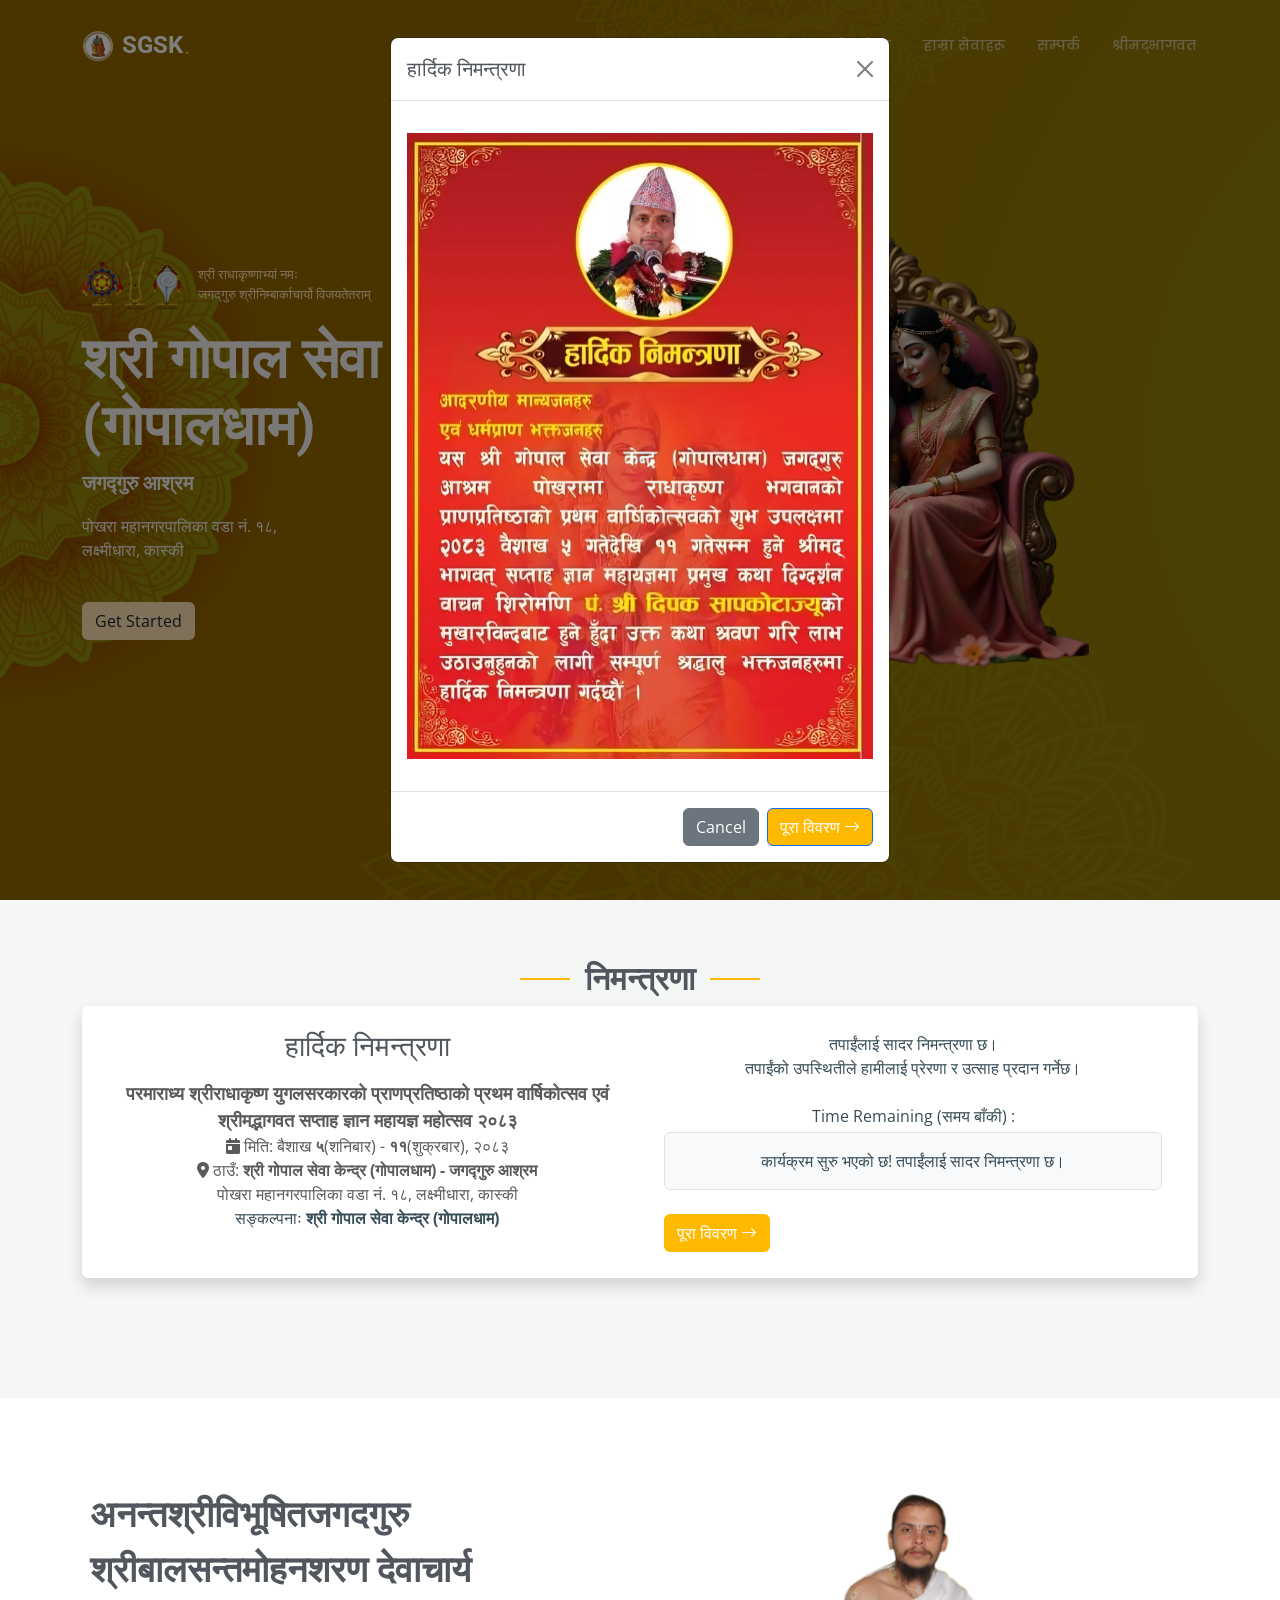
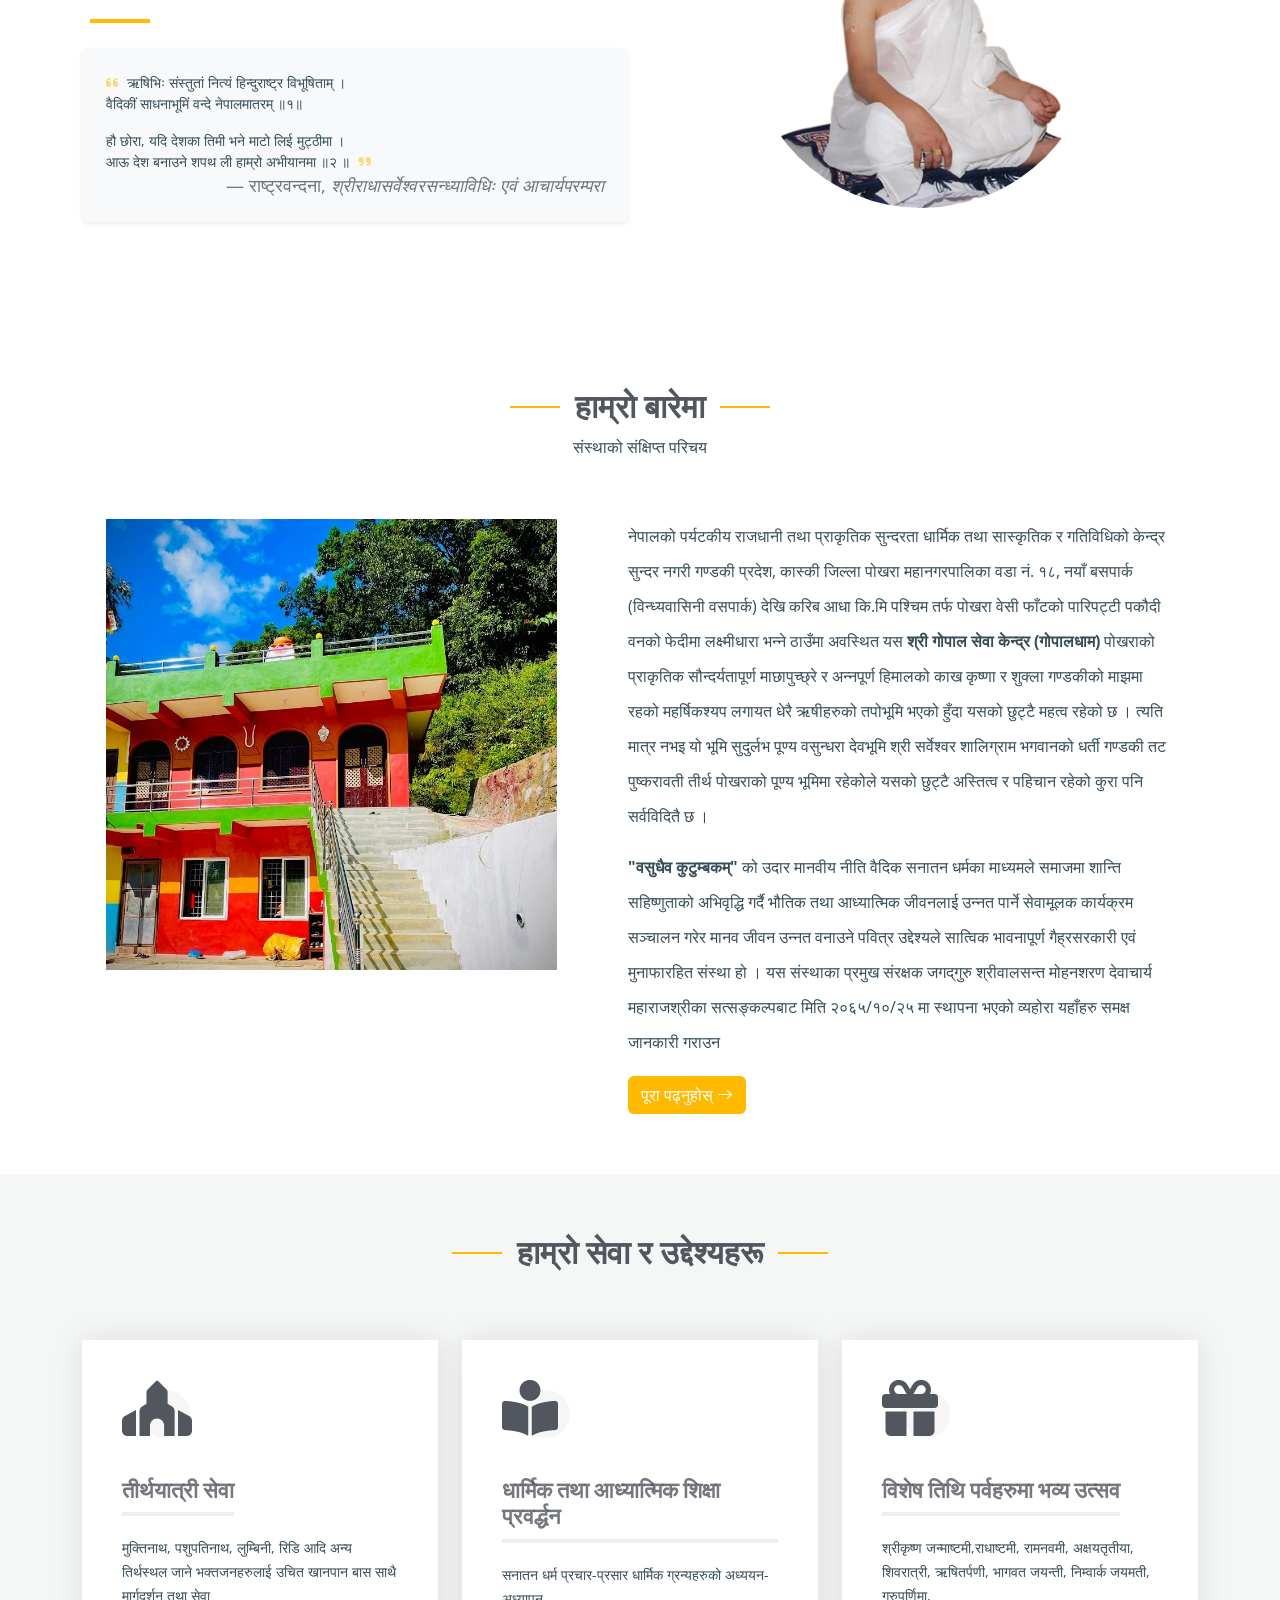
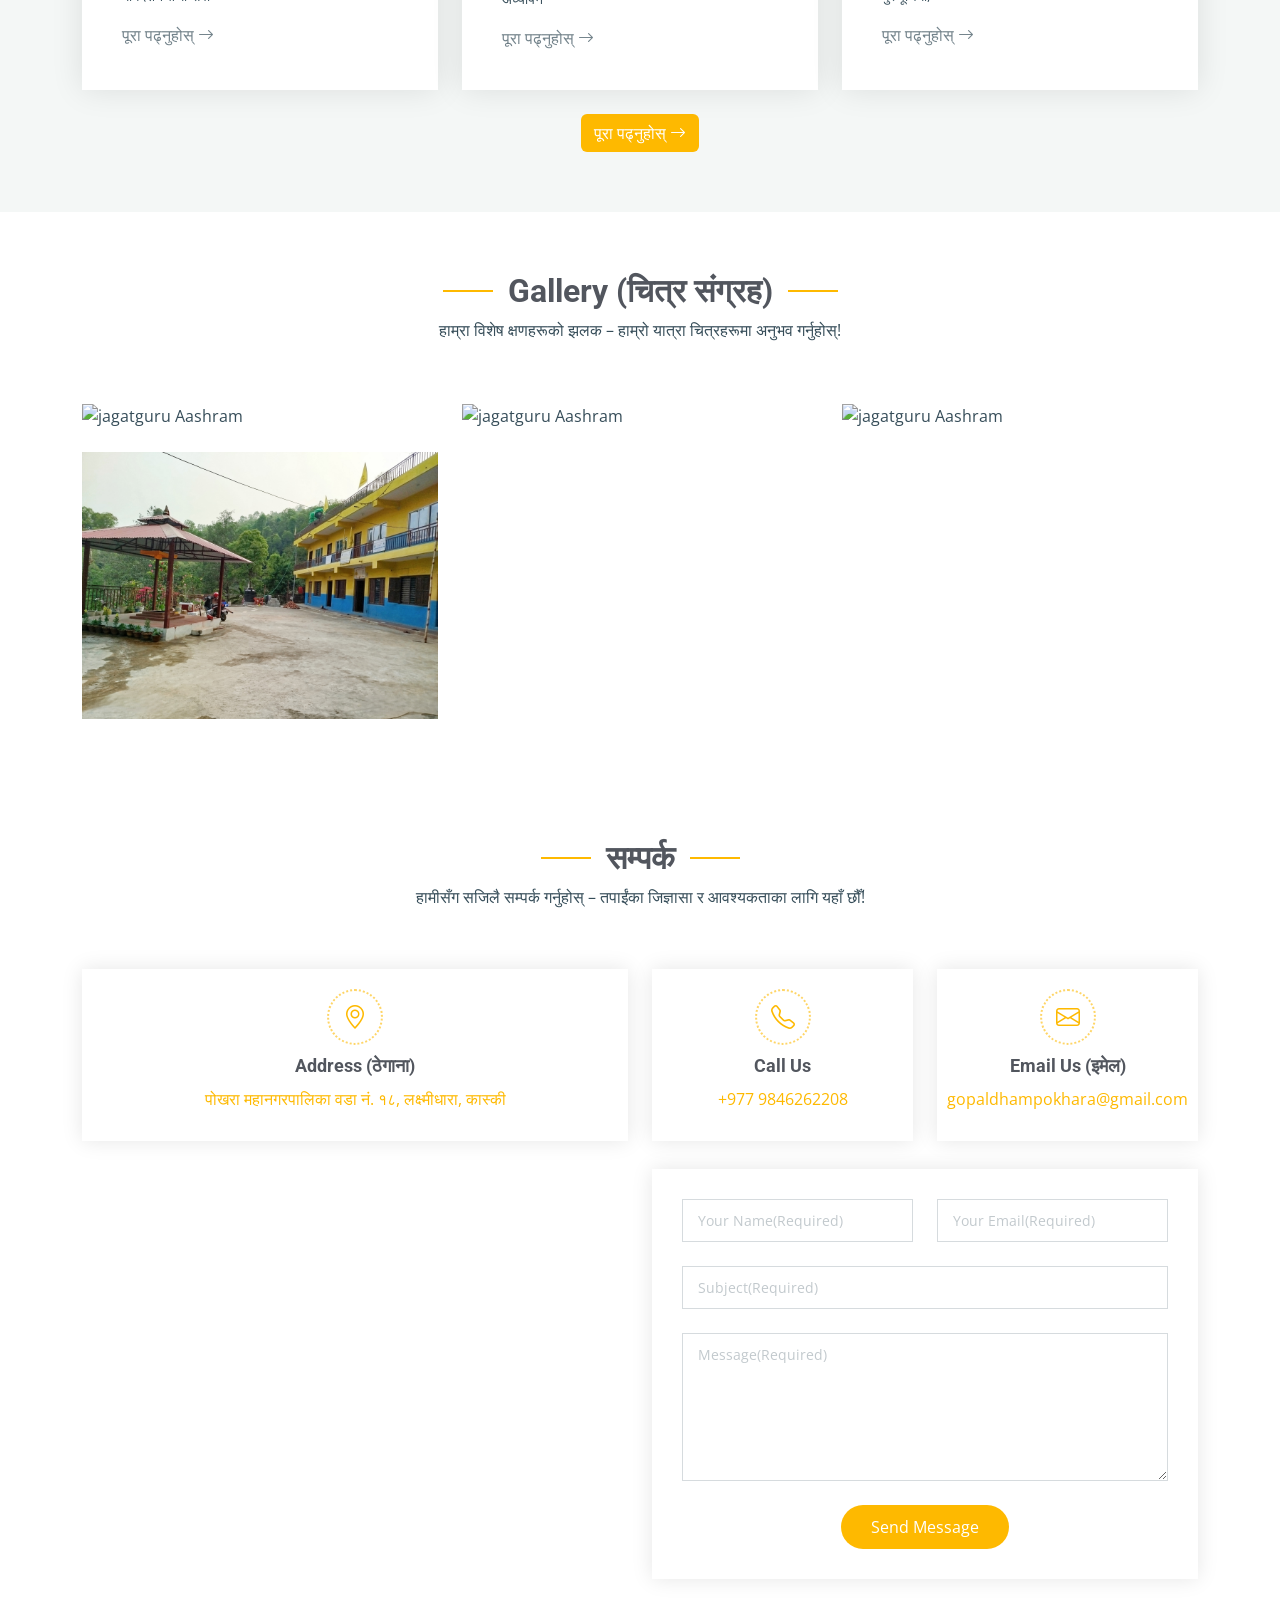
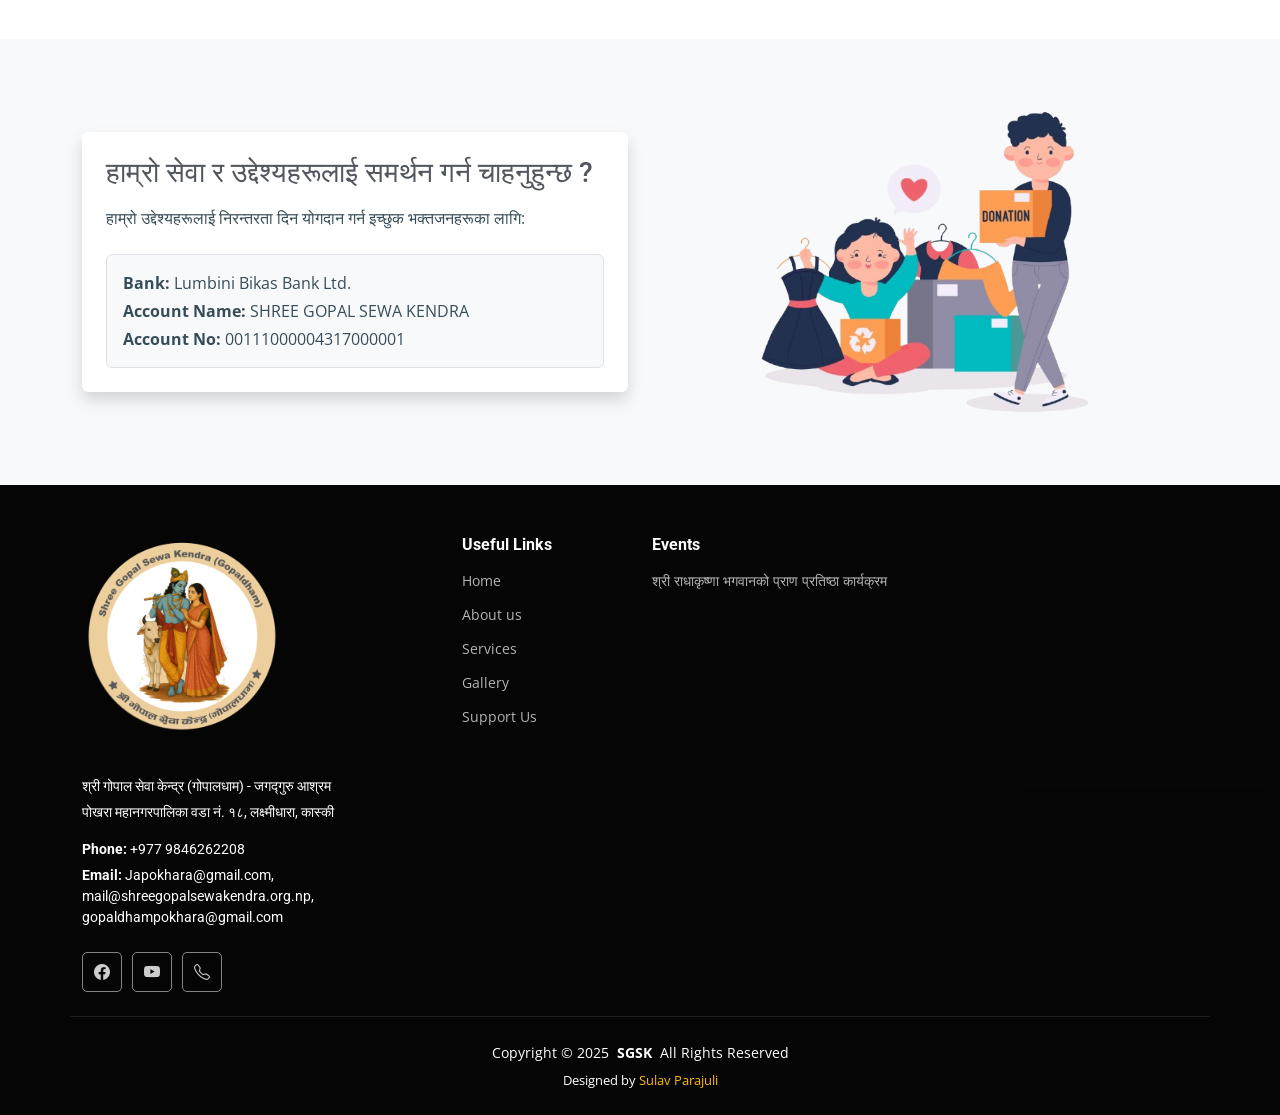
==== commit e3f20695: "updated phone number" ====
--- a/index.html
+++ b/index.html
@@ -350,7 +350,7 @@
             <div class="info-item d-flex flex-column justify-content-center align-items-center" data-aos="fade-up" data-aos-delay="300">
               <i class="bi bi-telephone"></i>
               <h3>Call Us</h3>
-              <a href="tel:+9779863979854">+977 9863979854</a>
+              <a href="tel:+9779846262208">+977 9846262208</a>
             </div>
           </div><!-- End Info Item -->
 
@@ -444,13 +444,13 @@
           <div class="footer-contact pt-3">
             <p>श्री गोपाल सेवा केन्द्र (गोपालधाम) - जगद्गुरु आश्रम</p>
             <p>पोखरा महानगरपालिका वडा नं. १८, लक्ष्मीधारा, कास्की</p>
-            <p class="mt-3"><strong>Phone:</strong> <span>+977 9863979854</span></p>
+            <p class="mt-3"><strong>Phone:</strong> <span>+977 9846262208</span></p>
             <p><strong>Email:</strong> <span>Japokhara@gmail.com, mail@shreegopalsewakendra.org.np, gopaldhampokhara@gmail.com</span></p>
           </div>
           <div class="social-links d-flex mt-4">
             <a href="https://www.facebook.com/shreegopalsewakendra/"><i class="bi bi-facebook"></i></a>
             <a href="https://youtube.com/@gopaldhampokhara?si=ST211cMJ4msP6U4U"><i class="bi bi-youtube"></i></a>
-            <a href="tel:9863979854"><i class="bi bi-telephone"></i></a>
+            <a href="tel:9846262208"><i class="bi bi-telephone"></i></a>
           </div>
         </div>
 
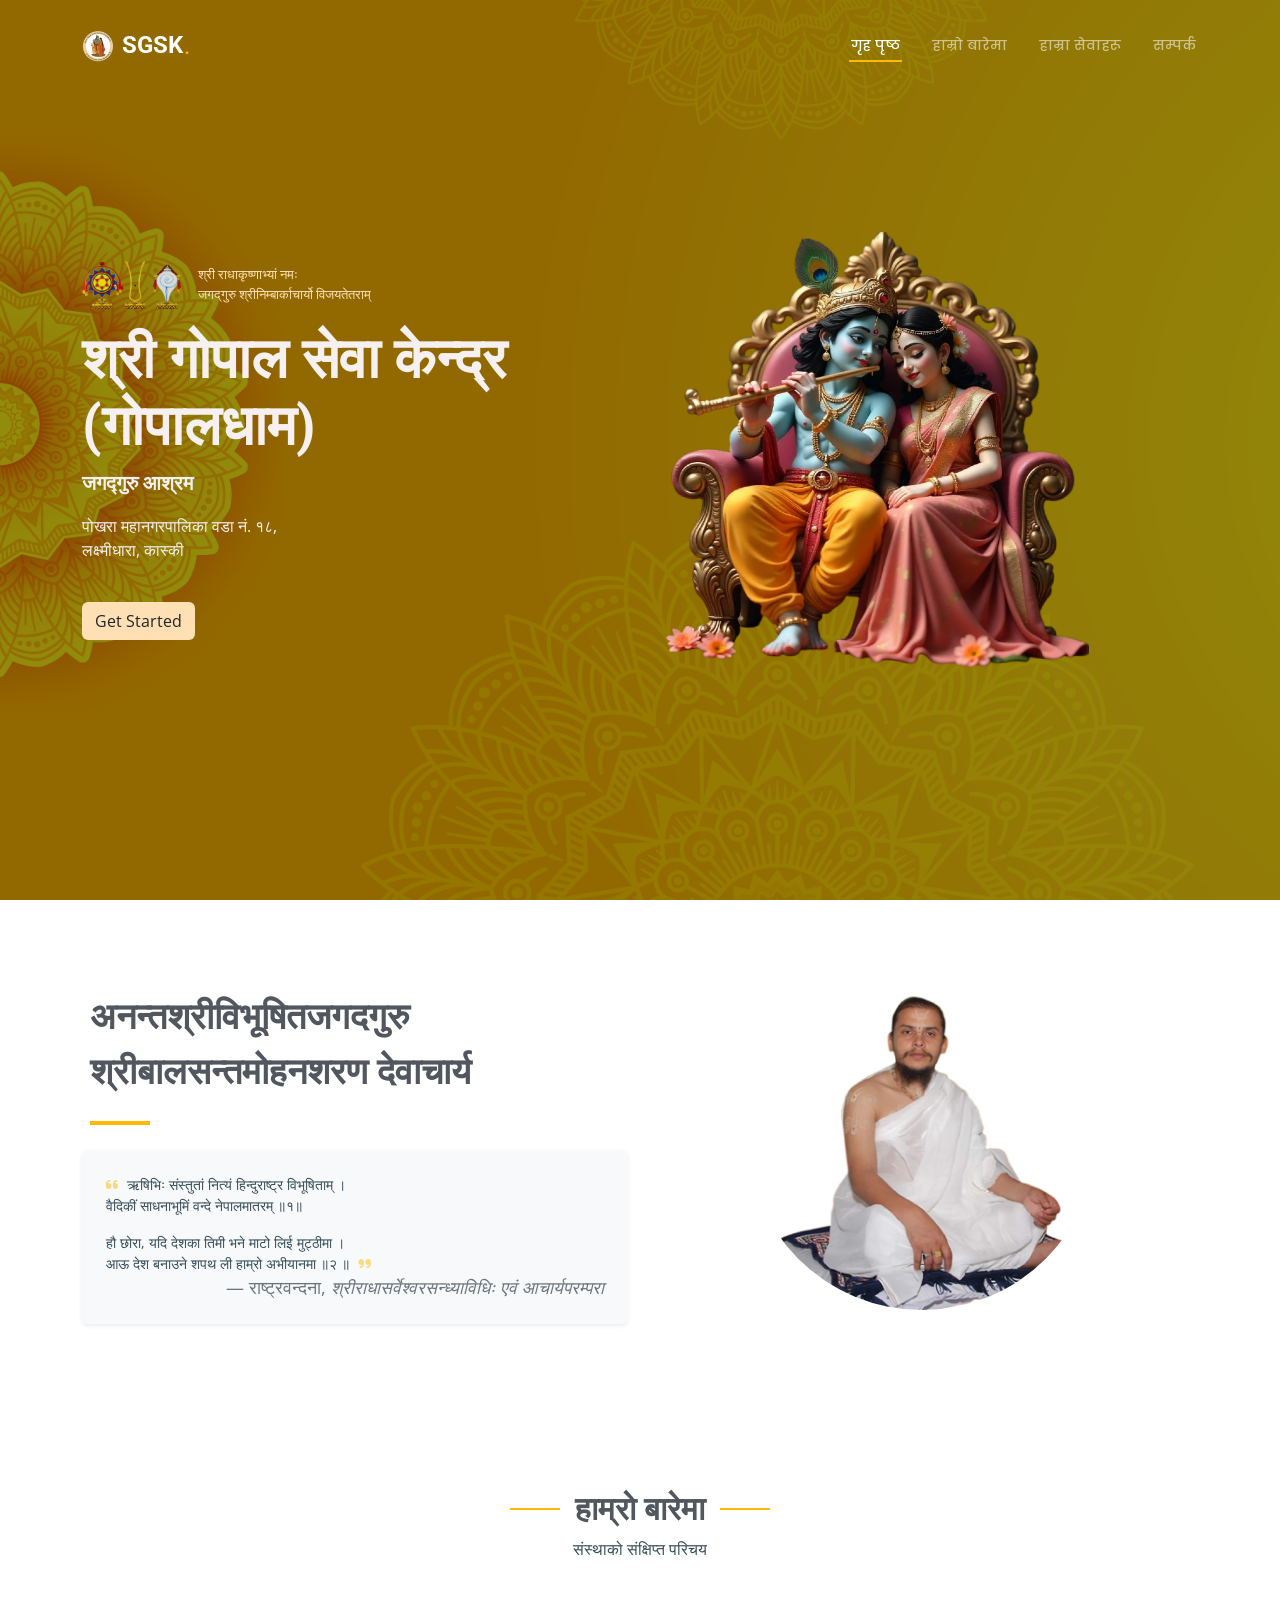
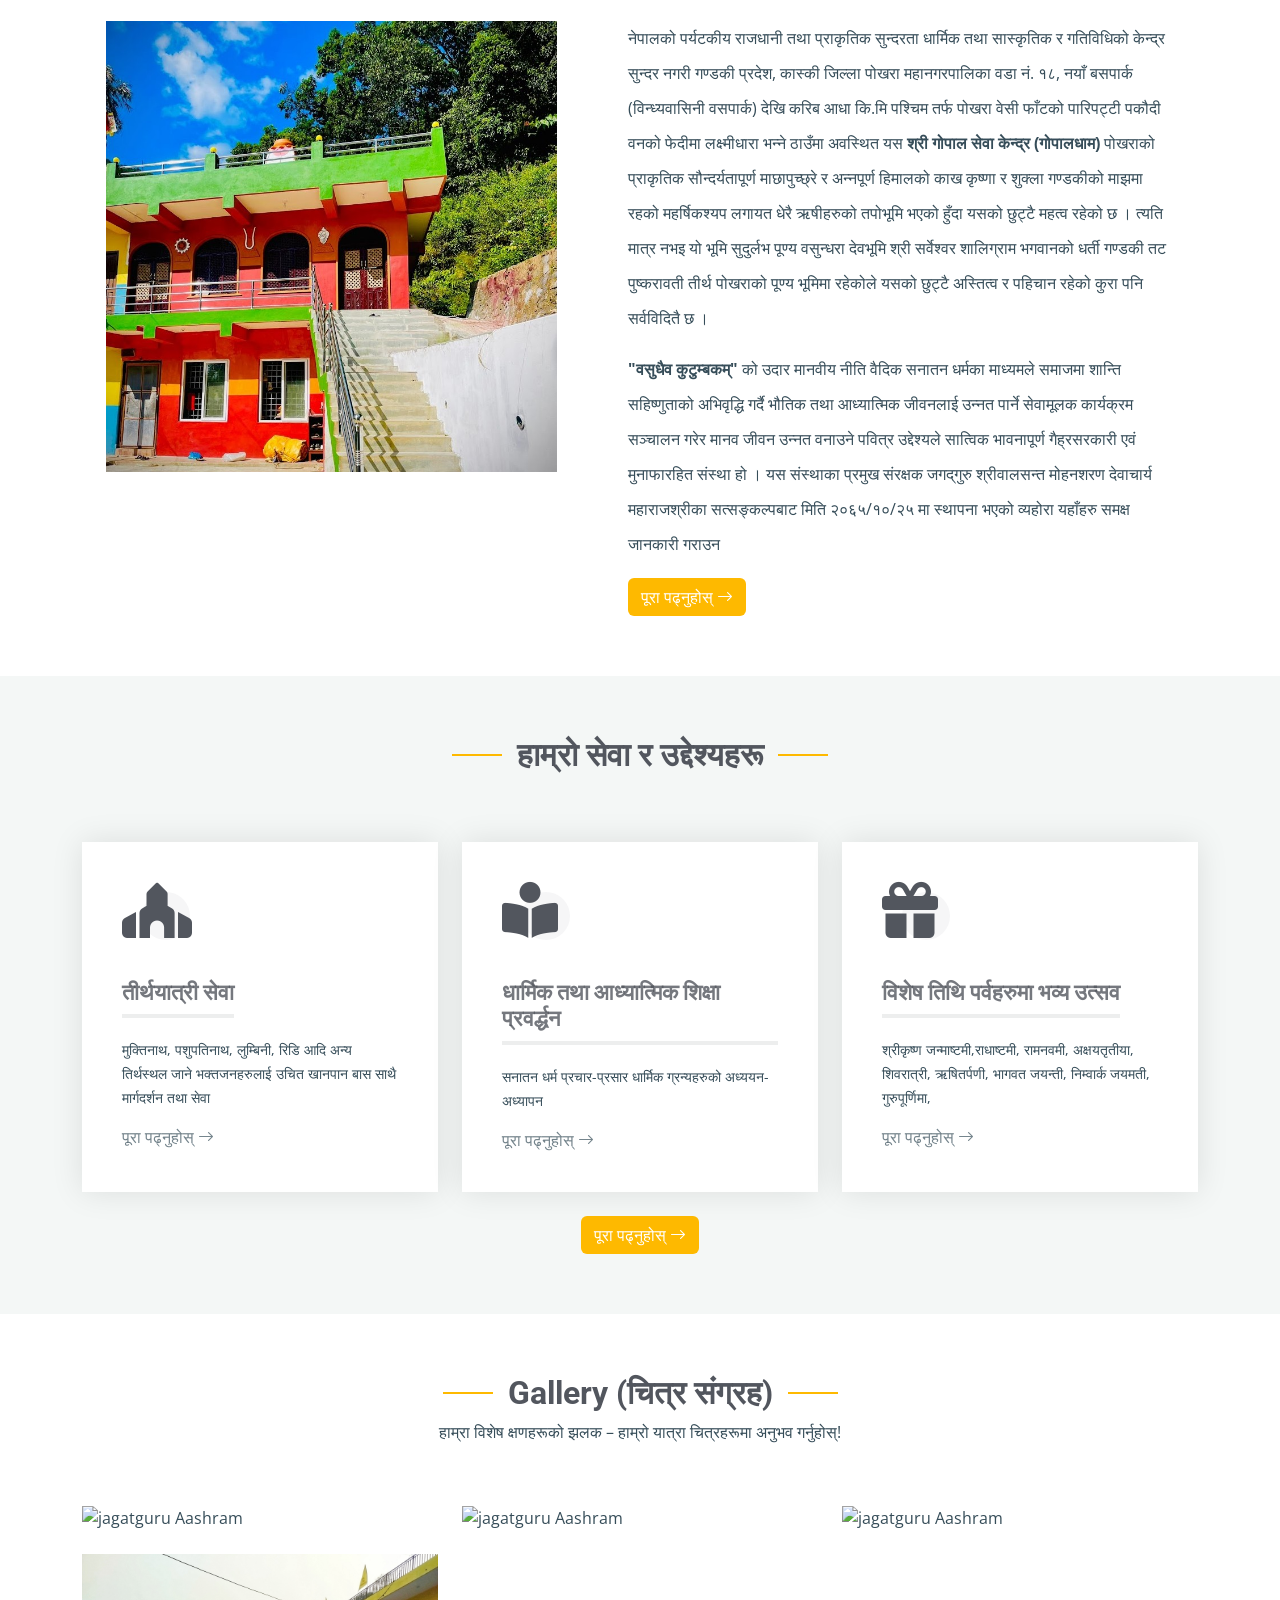
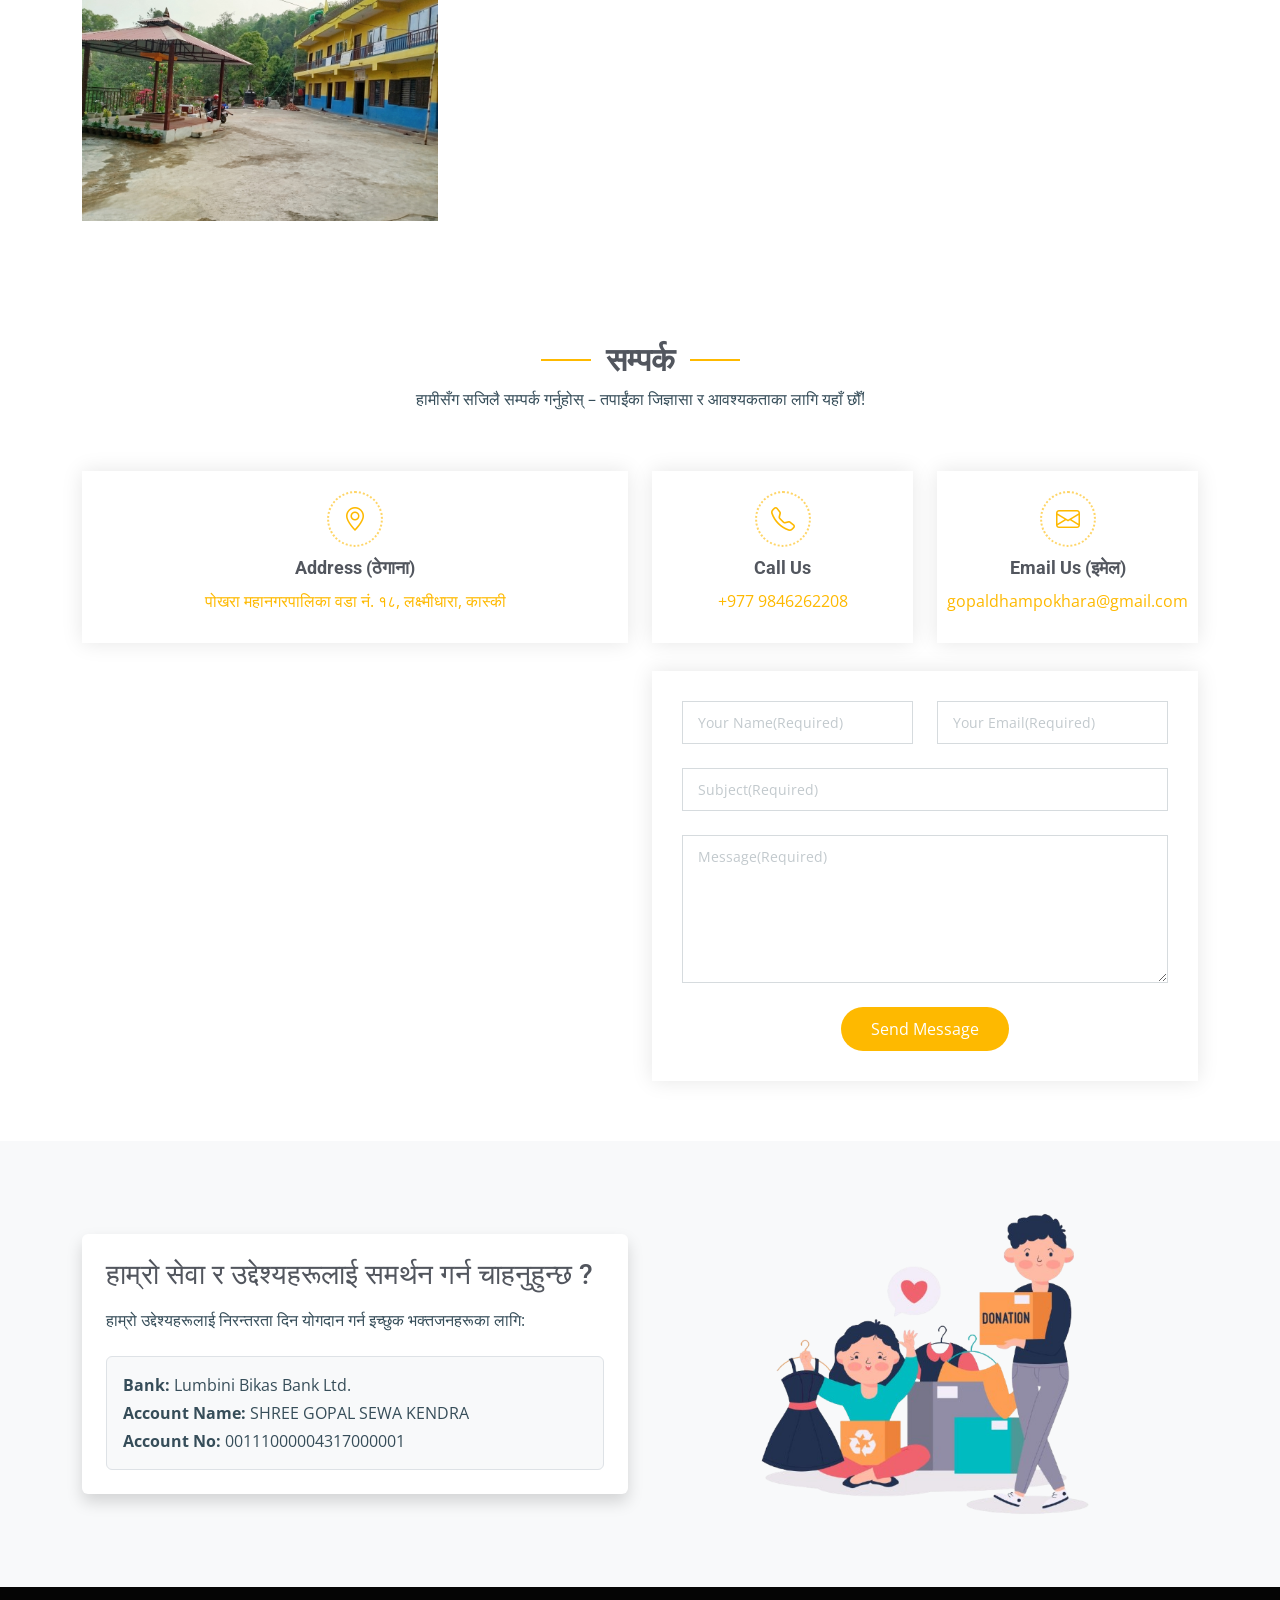
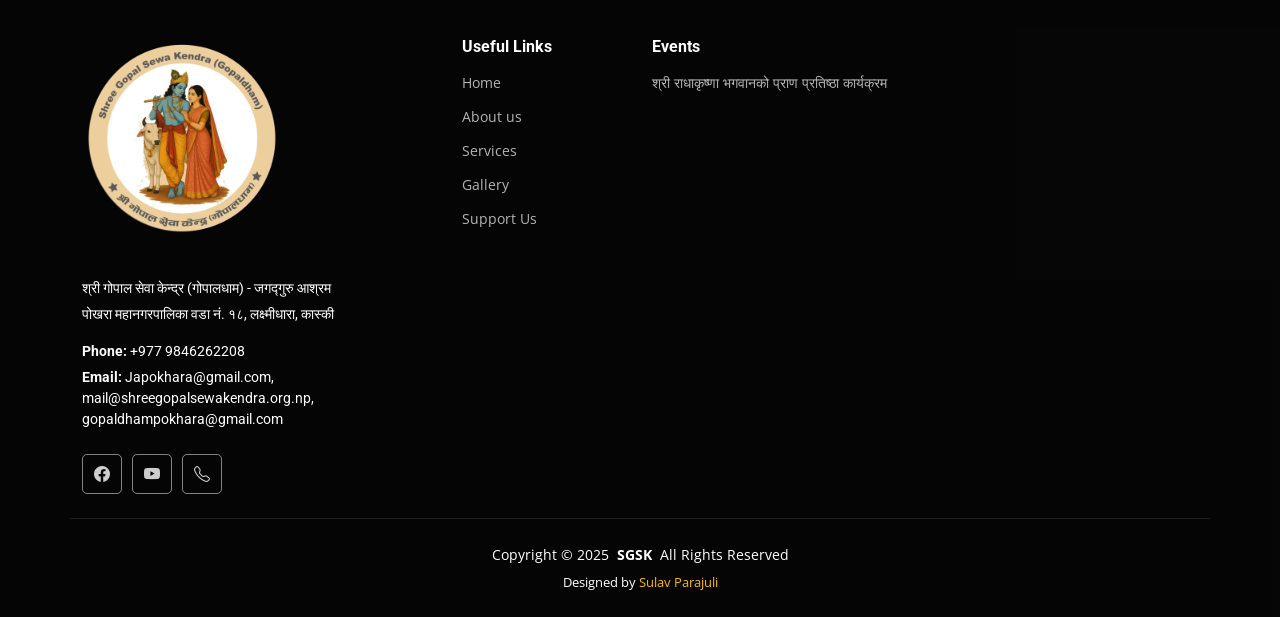
==== commit 33c0694c: "new changes" ====
--- a/index.html
+++ b/index.html
@@ -54,7 +54,7 @@
           <li><a href="about.html">हाम्राे बारेमा</a></li>
           <li><a href="services.html">हाम्रा सेवाहरू</a></li>
           <li><a href="contact.html">सम्पर्क</a></li>
-          <li><a href="anniversary.html">श्रीमद्भागवत</a></li>
+          <!-- <li><a href="anniversary.html">श्रीमद्भागवत</a></li> -->
         </ul>
         <i class="mobile-nav-toggle d-xl-none bi bi-list"></i>
       </nav>
@@ -95,7 +95,7 @@
 
     </section><!-- /Hero Section -->
 
-    <section id="notice" class="notice section light-background">
+    <!-- <section id="notice" class="notice section light-background">
       <div class="container section-title" data-aos="fade-up">
         <h2>निमन्त्रणा</h2>
 
@@ -123,7 +123,7 @@
           </div>
         </div>
       </div>
-    </section>
+    </section> -->
 
     <!-- Get Started Section -->
     <section id="get-started" class="get-started section">
@@ -537,7 +537,7 @@
         window.location.href = mailtoLink;
     }
   </script>
-  <script>
+  <!-- <script>
     // Set the countdown target date (e.g., 28th April 2025 at 8:00 AM)
     const targetDate = new Date("April 18, 2026 8:00:00 AM").getTime();
   
@@ -578,7 +578,7 @@
       welcomeModal.show();
     }
   });
-</script>
+</script> -->
   
 
 </body>
